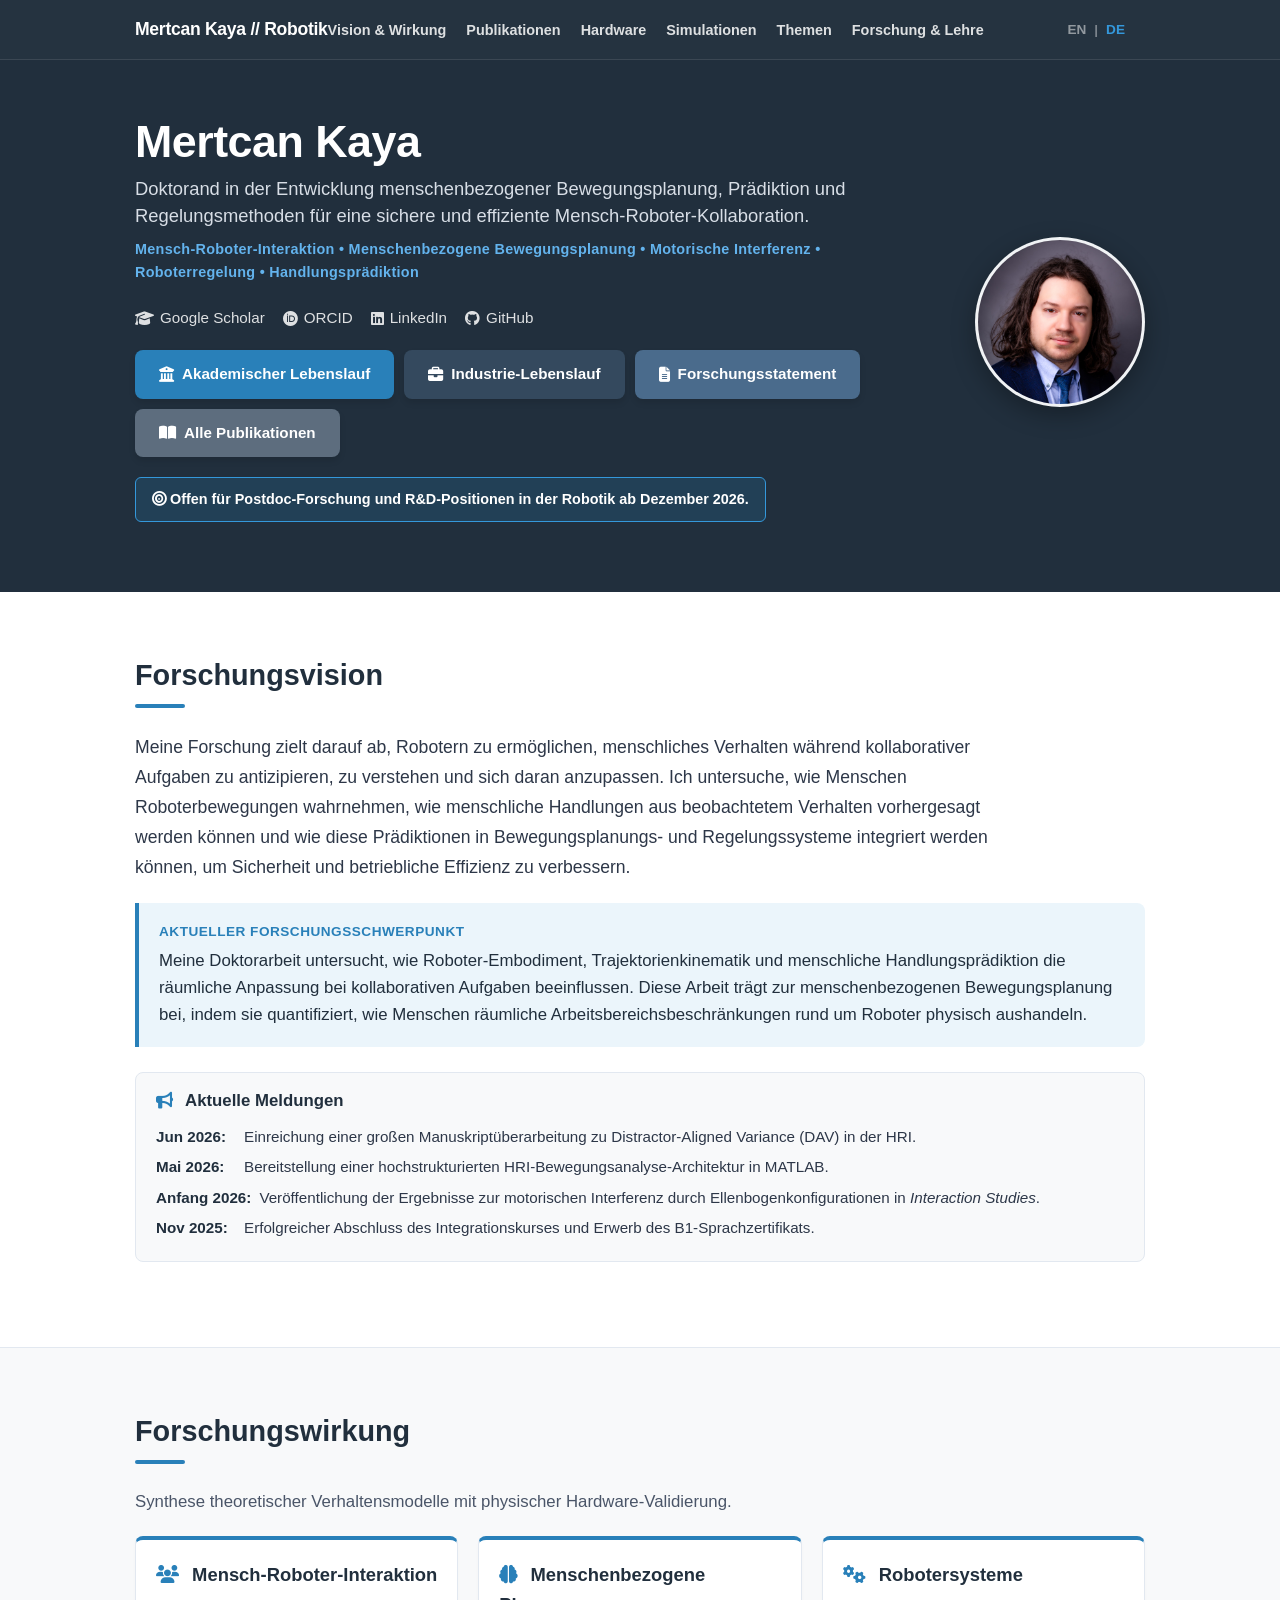
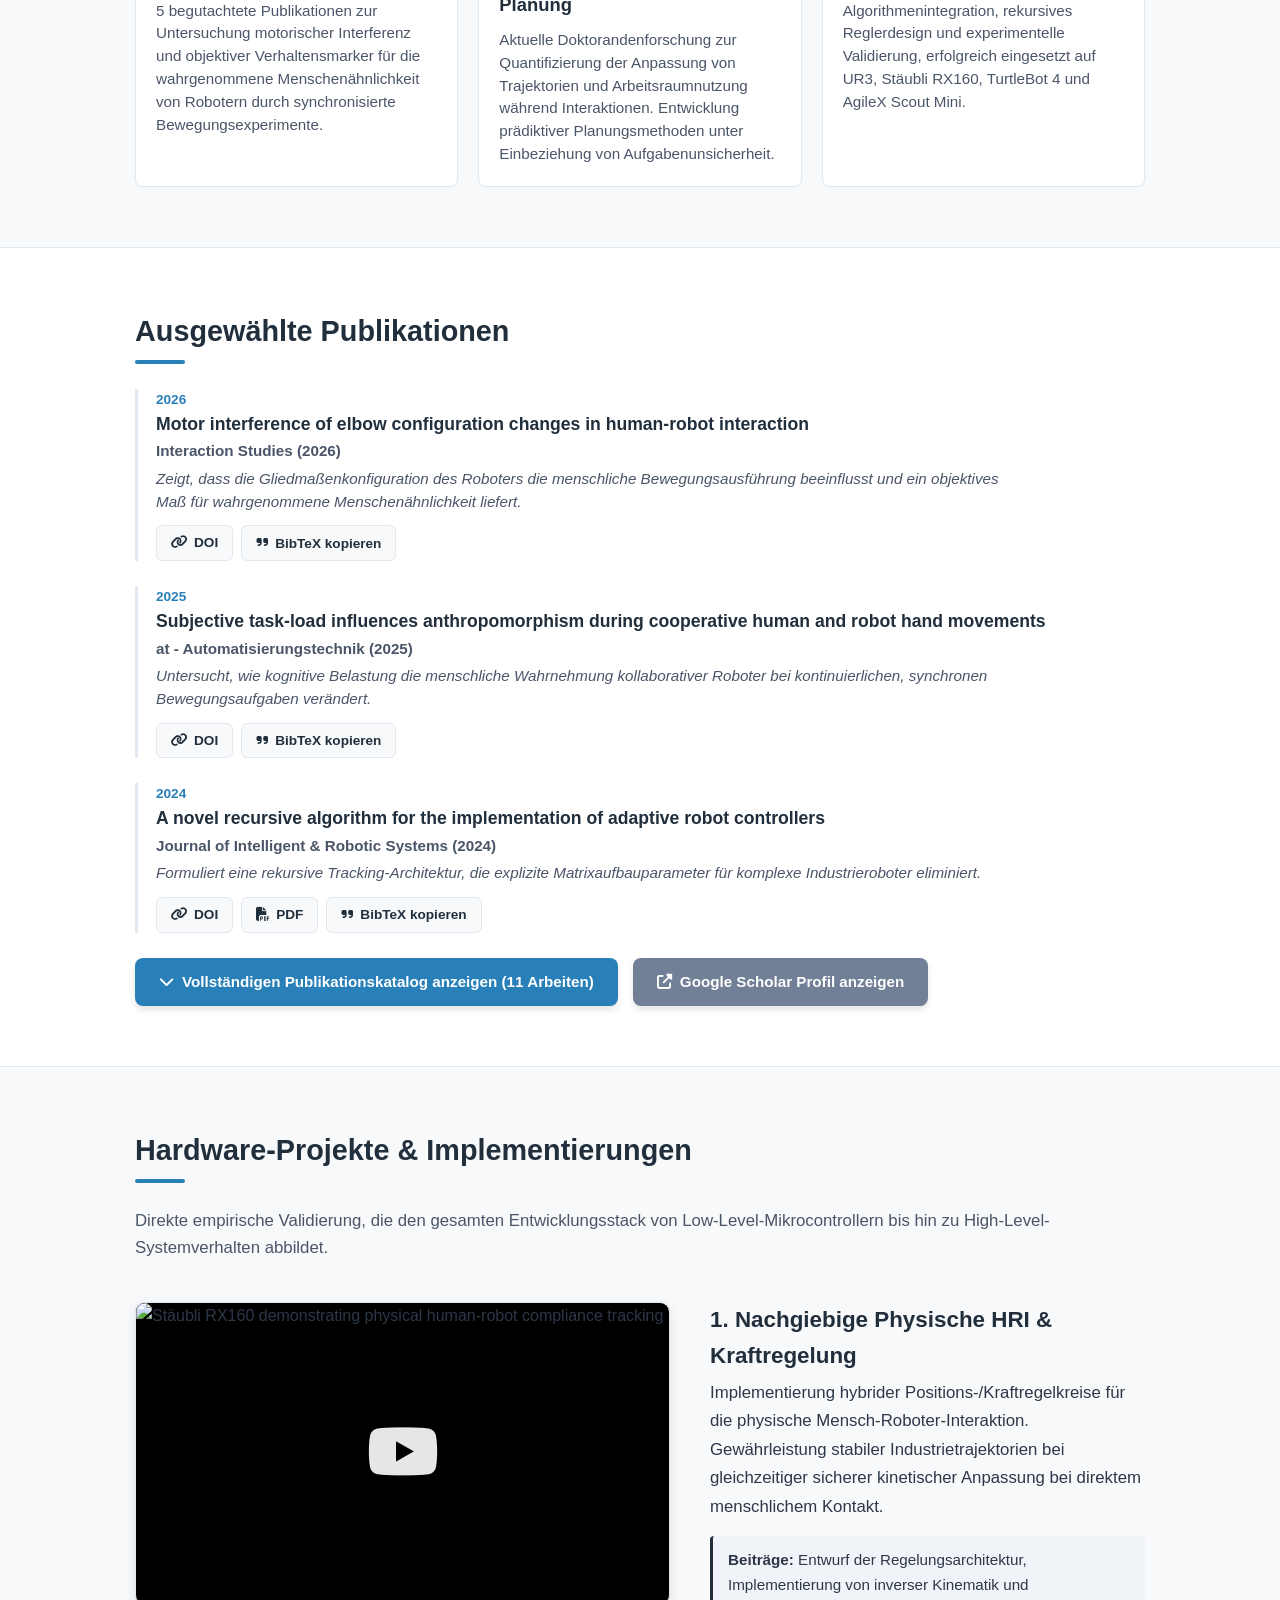
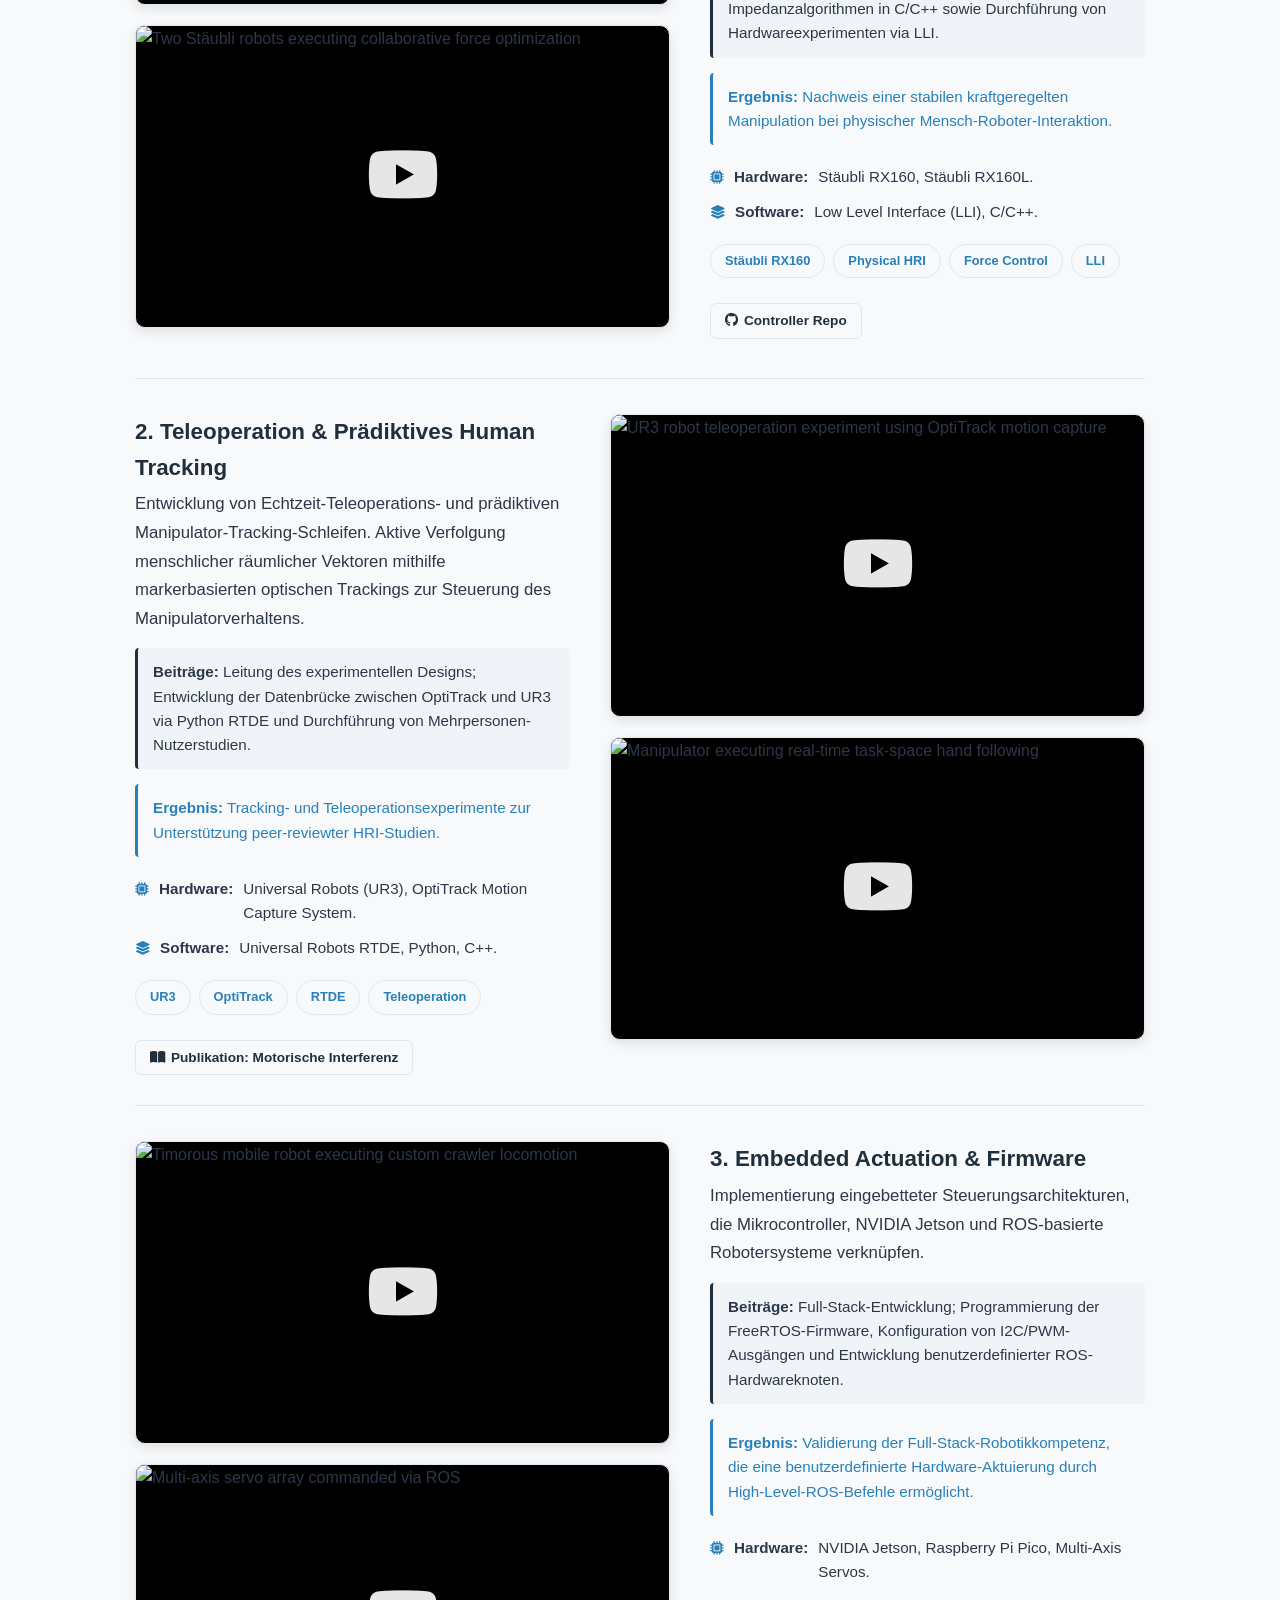
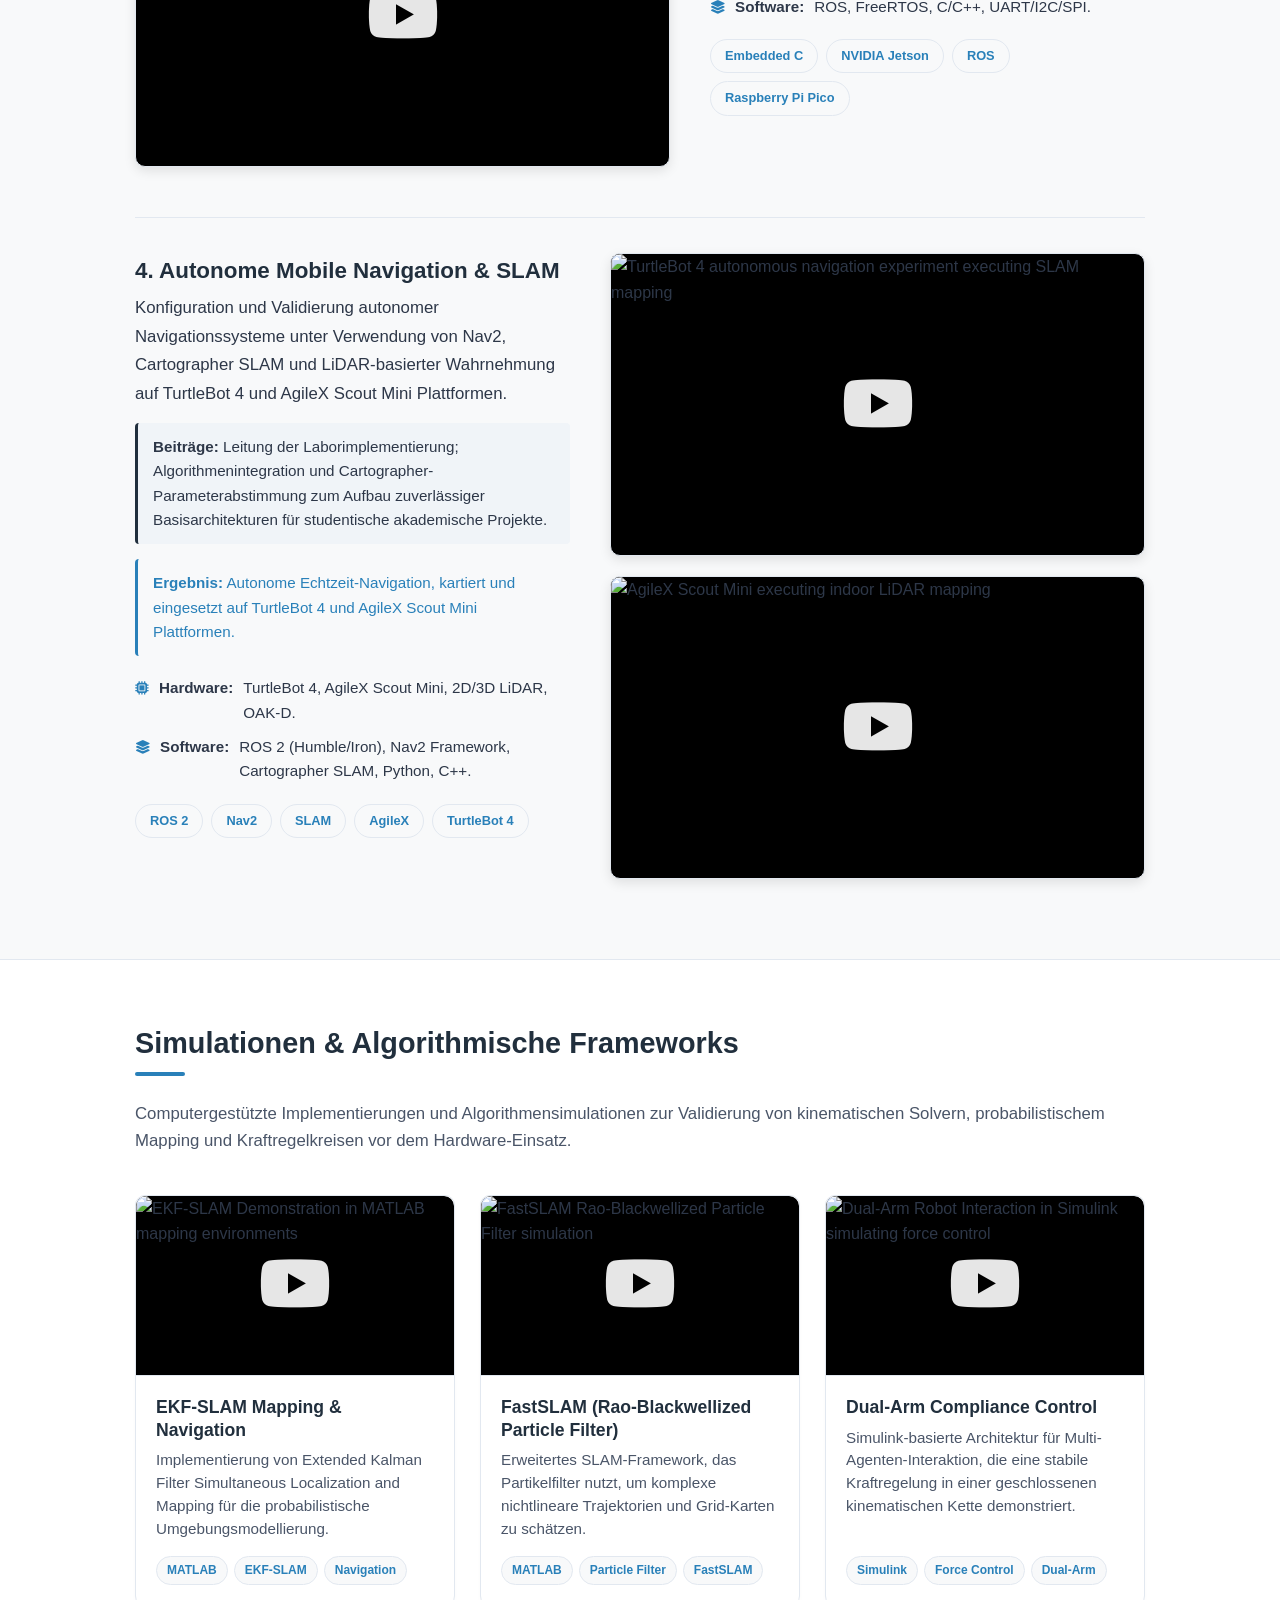
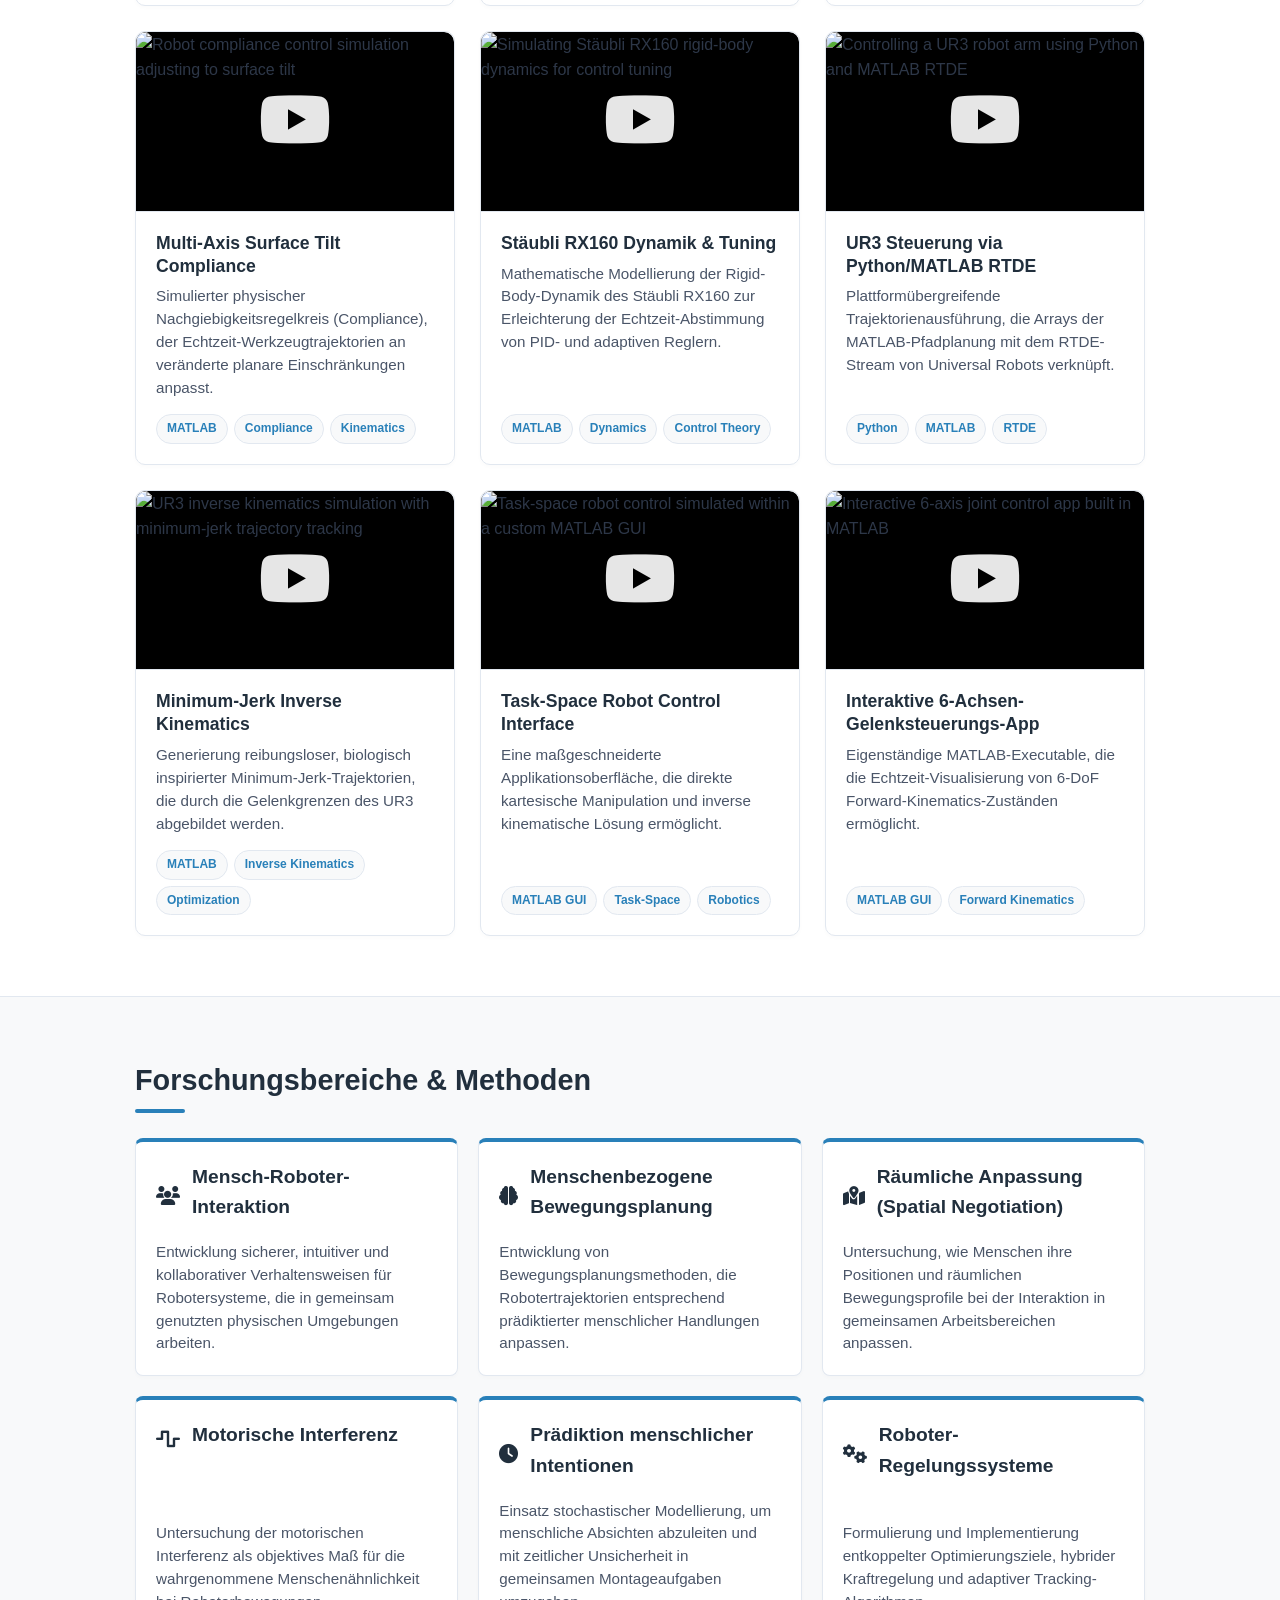
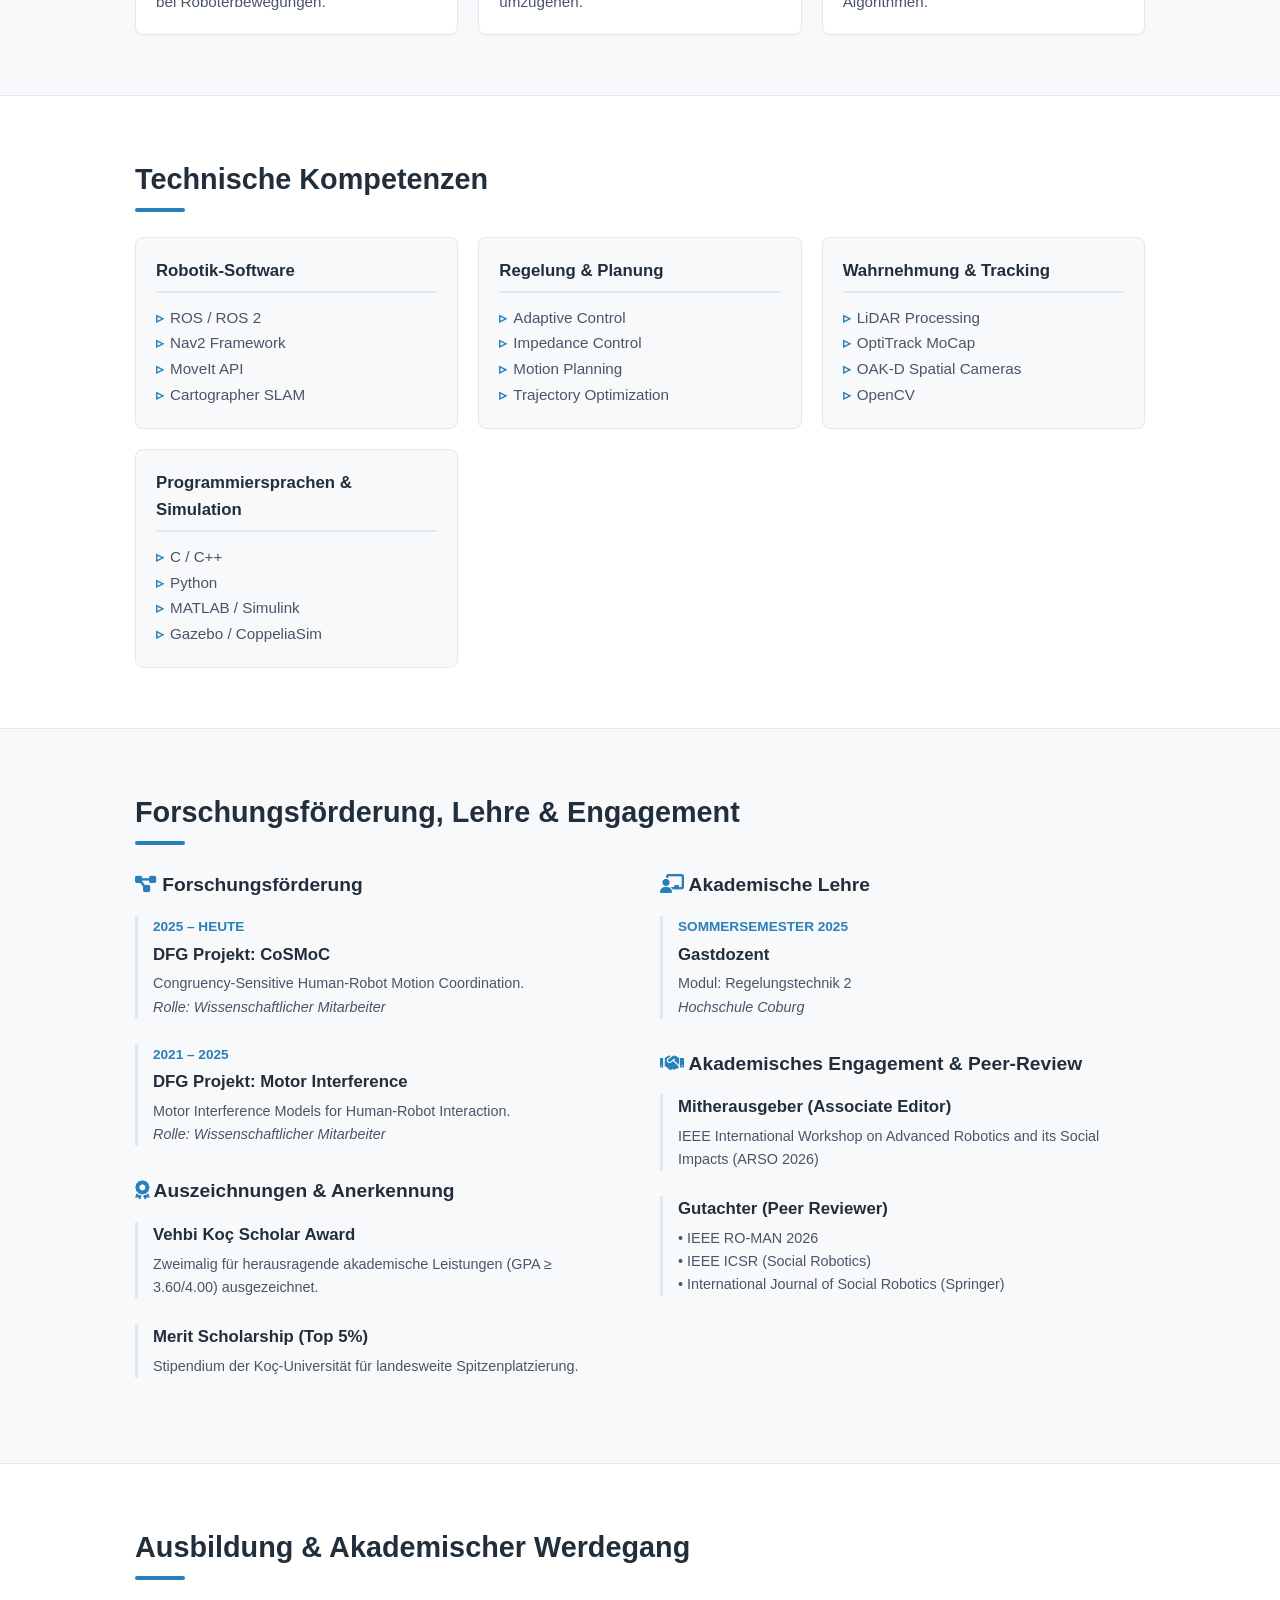
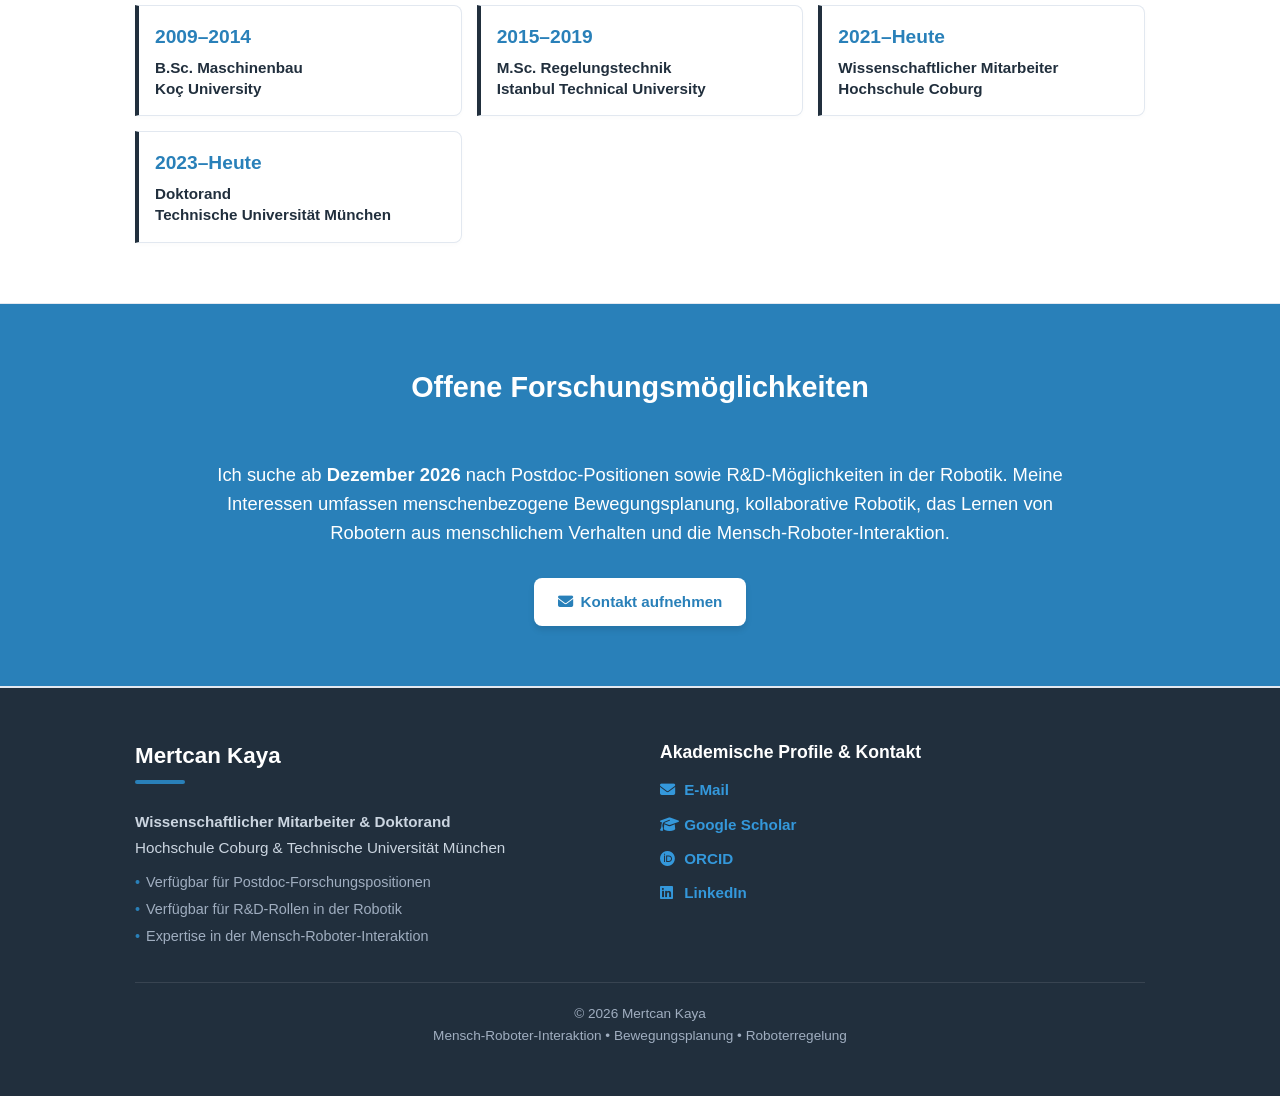
==== index-de.html @ 9ffda9ee "Add German page" ====
<!DOCTYPE html>
<html lang="de">
<head>
    <!-- ==========================================
         DOCUMENT METADATA & SEO CONFIGURATION
         ========================================== -->
    <meta charset="UTF-8">
    <meta name="viewport" content="width=device-width, initial-scale=1.0">
    <title>Mertcan Kaya | Forscher für Mensch-Roboter-Interaktion & Robotik</title>
    
    <meta name="description" content="Mertcan Kaya - Doktorand spezialisiert auf menschenbezogene Bewegungsplanung, Regelungstechnik und Mensch-Roboter-Interaktion (HRI).">
    <meta name="keywords" content="Mensch-Roboter-Interaktion, Menschenbezogene Bewegungsplanung, Robotik, Bewegungsplanung, Motorische Interferenz, Roboterregelung, ROS, Intention Prediction, Embedded Systems">
    <meta name="author" content="Mertcan Kaya">
    <link rel="canonical" href="https://mertcan-kaya.github.io/index-de.html">

    <!-- OpenGraph Tags -->
    <meta property="og:type" content="website">
    <meta property="og:url" content="https://mertcan-kaya.github.io/index-de.html">
    <meta property="og:title" content="Mertcan Kaya | Robotik-Forscher">
    <meta property="og:description" content="Doktorand in der Entwicklung menschenbezogener Bewegungsplanung, Prädiktion und Regelungsmethoden für eine sichere und effiziente Mensch-Roboter-Kollaboration.">
    <meta property="og:image" content="https://mertcan-kaya.github.io/profile.jpg">

    <!-- JSON-LD SCHEMA MARKUP -->
    <script type="application/ld+json">
    {
      "@context": "https://schema.org",
      "@type": "Person",
      "name": "Mertcan Kaya",
      "jobTitle": "Wissenschaftlicher Mitarbeiter & Doktorand",
      "worksFor": {
        "@type": "CollegeOrUniversity",
        "name": "Hochschule Coburg"
      },
      "alumniOf": [
        {
          "@type": "CollegeOrUniversity",
          "name": "Technische Universität München"
        },
        {
          "@type": "CollegeOrUniversity",
          "name": "Istanbul Technical University"
        },
        {
          "@type": "CollegeOrUniversity",
          "name": "Koç University"
        }
      ],
      "knowsAbout": [
        "Human-Robot Interaction",
        "Motion Planning",
        "Robot Control",
        "ROS",
        "Human Intention Prediction",
        "Motor Interference",
        "Embedded Systems"
      ],
      "sameAs": [
        "https://scholar.google.com/citations?user=cU3jkSAAAAAJ",
        "https://orcid.org/0000-0002-3174-9394",
        "https://github.com/mertcan-kaya",
        "https://linkedin.com/in/mertcankaya/"
      ]
    }
    </script>

    <link rel="icon" href="data:image/svg+xml,<svg xmlns=%22http://www.w3.org/2000/svg%22 viewBox=%220 0 100 100%22><text y=%22.9em%22 font-size=%2280%22>🤖</text></svg>">
    <link rel="stylesheet" href="https://cdnjs.cloudflare.com/ajax/libs/font-awesome/6.4.0/css/all.min.css">
    
    <!-- ==========================================
         GLOBAL CSS STYLESHEET
         ========================================== -->
    <style>
        :root {
            --techslate: #212F3D;      
            --textgray: #2D3748;       
            --linkblue: #2980B9;       
            --lightbg: #F8F9FA;        
            --ytred: #CC0000;          
            --bordergray: #E2E8F0;     
        }

        * { box-sizing: border-box; margin: 0; padding: 0; }
        html { scroll-behavior: smooth; scroll-padding-top: 80px; }
        body { font-family: -apple-system, BlinkMacSystemFont, "Segoe UI", Roboto, Helvetica, Arial, sans-serif; color: var(--textgray); line-height: 1.6; background-color: #FFFFFF; padding-top: 60px; }
        a { color: var(--linkblue); text-decoration: none; transition: color 0.2s; }
        a:hover { color: var(--techslate); }

        /* --- Sticky Navigation & Mobile Menu --- */
        .navbar { position: fixed; top: 0; left: 0; width: 100%; height: 60px; background-color: rgba(33, 47, 61, 0.98); z-index: 1000; border-bottom: 1px solid rgba(255,255,255,0.1); }
        .nav-container { max-width: 1050px; margin: 0 auto; height: 100%; display: flex; justify-content: space-between; align-items: center; padding: 0 20px; }
        .nav-brand { color: #FFFFFF; font-weight: 700; font-size: 1.1rem; letter-spacing: -0.3px; transition: opacity 0.2s; }
        .nav-brand:hover { opacity: 0.8; }
        
        .nav-links { display: flex; gap: 20px; list-style: none; }
        .nav-links a { color: rgba(255,255,255,0.85); font-size: 0.9rem; font-weight: 600; }
        .nav-links a:hover { color: #FFFFFF; }
        .menu-toggle { display: none; color: #FFFFFF; font-size: 1.5rem; cursor: pointer; background: none; border: none; }

        /* --- Language Switcher --- */
        .lang-switch { display: flex; gap: 8px; align-items: center; color: rgba(255,255,255,0.4); font-size: 0.85rem; font-weight: 700; margin-left: auto; margin-right: 20px; }
        .lang-switch a { color: rgba(255,255,255,0.5); transition: color 0.2s; }
        .lang-switch a:hover { color: #FFFFFF; }
        .lang-switch a.active { color: #3498DB; pointer-events: none; }
        
        /* --- Layout Containers --- */
        .container { max-width: 1050px; margin: 0 auto; padding: 0 20px; }
        section { padding: 60px 0; border-bottom: 1px solid var(--bordergray); }
        .bg-light { background-color: var(--lightbg); }

        /* --- Hero Section & Banner --- */
        header { background-color: var(--techslate); color: #FFFFFF; padding: 55px 0; }
        .hero-layout { display: flex; align-items: center; justify-content: space-between; gap: 40px; }
        .hero-text { flex: 1; }
        .hero-text h1 { font-size: 2.8rem; font-weight: 800; margin: 0 0 6px 0; letter-spacing: -0.5px; line-height: 1.2; }
        .hero-text .subtitle { font-size: 1.15rem; opacity: 0.95; margin: 0 0 8px 0; font-weight: 400; color: #E2E8F0; line-height: 1.5; }
        .keyword-strip { font-size: 0.9rem; color: #63B3ED; font-weight: 600; margin-bottom: 22px; letter-spacing: 0.3px; }
        
        .hero-photo-container { flex-shrink: 0; margin: 0; }
        .hero-photo { width: 170px; height: 170px; border-radius: 50%; object-fit: cover; border: 3px solid rgba(255, 255, 255, 0.25); box-shadow: 0 8px 24px rgba(0,0,0,0.3); background-color: #ECEFF1; }
        
        .social-links { display: flex; gap: 18px; flex-wrap: wrap; margin: 0 0 20px 0; }
        .social-links a { color: #FFFFFF; font-size: 0.95rem; display: inline-flex; align-items: center; gap: 6px; opacity: 0.85; transition: opacity 0.2s, transform 0.2s; }
        .social-links a:hover { opacity: 1; color: #3498DB; transform: translateY(-2px); }
        .cta-banner { background-color: rgba(41, 128, 185, 0.2); border: 1px solid #3498DB; color: #FFFFFF; padding: 10px 16px; border-radius: 6px; display: inline-block; font-weight: 600; font-size: 0.9rem; margin-bottom: 15px; }
        .btn-group { margin: 12px 0 20px 0; display: flex; gap: 10px; flex-wrap: wrap; }

        /* --- Section Headings --- */
        h2 { font-size: 1.8rem; color: var(--techslate); margin-bottom: 25px; position: relative; padding-bottom: 10px; font-weight: 800; }
        h2::after { content: ''; position: absolute; left: 0; bottom: 0; width: 50px; height: 4px; background-color: var(--linkblue); border-radius: 2px; }
        h3 { font-size: 1.2rem; color: var(--techslate); font-weight: 700; margin-bottom: 8px; }

        /* --- Research Vision & Impact --- */
        .vision-text { font-size: 1.1rem; color: var(--textgray); line-height: 1.7; margin-bottom: 20px; max-width: 900px; }
        .focus-block { background-color: #EBF5FB; border-left: 4px solid var(--linkblue); padding: 18px 20px; border-radius: 0 8px 8px 0; margin-bottom: 25px; font-size: 1.05rem; color: var(--techslate); line-height: 1.6; }
        .focus-block strong { color: var(--linkblue); font-weight: 800; display: block; margin-bottom: 6px; text-transform: uppercase; font-size: 0.85rem; letter-spacing: 0.5px; }
        
        .news-ticker { background-color: var(--lightbg); border: 1px solid var(--bordergray); padding: 15px 20px; border-radius: 8px; margin-bottom: 25px; }
        .news-ticker h3 { font-size: 1.05rem; margin-bottom: 10px; color: var(--techslate); }
        .news-ticker ul { list-style: none; font-size: 0.95rem; color: var(--textgray); }
        .news-ticker li { margin-bottom: 6px; display: flex; gap: 8px; }
        .news-ticker li strong { color: var(--techslate); min-width: 80px; flex-shrink: 0; }

        /* --- Impact Grid --- */
        .contrib-grid { display: grid; grid-template-columns: repeat(auto-fit, minmax(300px, 1fr)); gap: 20px; margin-top: 15px; }
        .contrib-card { background: #FFFFFF; border: 1px solid var(--bordergray); border-radius: 8px; padding: 20px; box-shadow: 0 2px 4px rgba(0,0,0,0.02); display: flex; flex-direction: column; border-top: 4px solid var(--linkblue); transition: transform 0.2s, box-shadow 0.2s; }
        .contrib-card:hover { transform: translateY(-4px); box-shadow: 0 8px 16px rgba(0,0,0,0.06); }
        .contrib-card h3 { font-size: 1.15rem; color: var(--techslate); font-weight: 700; margin-bottom: 10px; }
        .contrib-card p { font-size: 0.95rem; color: #4A5568; line-height: 1.5; }

        /* --- Publications --- */
        .pub-list { list-style: none; margin-bottom: 20px; }
        .pub-item { margin-bottom: 25px; padding-left: 18px; border-left: 3px solid var(--bordergray); transition: border-color 0.2s; }
        .pub-item:hover { border-left-color: var(--linkblue); }
        .pub-year { font-size: 0.85rem; color: var(--linkblue); font-weight: 700; margin-bottom: 2px; }
        .pub-title { font-weight: 700; font-size: 1.1rem; color: var(--techslate); margin-bottom: 4px; line-height: 1.3; }
        .pub-venue { font-size: 0.95rem; color: #4A5568; font-weight: 600; margin-bottom: 4px; }
        .pub-summary { font-size: 0.95rem; color: #4A5568; font-style: italic; margin-bottom: 12px; line-height: 1.5; max-width: 850px; }
        .pub-actions { display: flex; gap: 8px; flex-wrap: wrap; }
        @keyframes fadeInDown { from { opacity: 0; transform: translateY(-10px); } to { opacity: 1; transform: translateY(0); } }
        .drawer-anim { animation: fadeInDown 0.4s ease-out forwards; }

        /* --- Hardware Projects --- */
        .project-block { display: flex; flex-wrap: wrap; gap: 40px; margin-bottom: 35px; }
        .project-info { flex: 1 1 400px; }
        .project-media { flex: 1 1 500px; }
        .project-objective { font-size: 1.05rem; margin-bottom: 15px; color: var(--textgray); line-height: 1.7; }
        .project-role { font-size: 0.95rem; background-color: #F0F4F8; padding: 12px 15px; border-left: 3px solid var(--techslate); border-radius: 4px; margin-bottom: 15px; color: var(--textgray); }
        .project-outcome { font-size: 0.95rem; font-weight: 500; color: var(--linkblue); background-color: var(--lightbg); padding: 12px 15px; border-left: 3px solid var(--linkblue); border-radius: 4px; margin-bottom: 20px; }
        
        .spec-list { list-style: none; margin-bottom: 20px; }
        .spec-list li { font-size: 0.95rem; margin-bottom: 10px; display: flex; align-items: baseline; gap: 10px; }
        .spec-list li i { color: var(--linkblue); font-size: 0.85rem; padding-top: 4px; }
        .tech-tags { display: flex; flex-wrap: wrap; gap: 8px; margin-bottom: 25px; }
        .tech-tags span { background: var(--lightbg); color: var(--linkblue); font-size: 0.8rem; font-weight: 700; padding: 6px 14px; border-radius: 20px; border: 1px solid var(--bordergray); }

        .video-container { position: relative; padding-bottom: 56.25%; height: 0; overflow: hidden; background: #000; cursor: pointer; border-radius: 10px; box-shadow: 0 4px 12px rgba(0,0,0,0.1); border: 1px solid var(--bordergray); margin-bottom: 20px; transition: transform 0.2s, box-shadow 0.2s; }
        .video-container:hover { transform: translateY(-4px); box-shadow: 0 8px 24px rgba(0,0,0,0.15); }
        .video-container iframe, .video-container img { position: absolute; top: 0; left: 0; width: 100%; height: 100%; border: 0; object-fit: cover; }
        .play-overlay-btn { position: absolute; top: 50%; left: 50%; transform: translate(-50%, -50%); font-size: 4rem; color: rgba(255, 255, 255, 0.9); z-index: 2; pointer-events: none; text-shadow: 0 4px 12px rgba(0,0,0,0.4); transition: transform 0.2s, color 0.2s; }
        .video-container:hover .play-overlay-btn { color: var(--ytred); transform: translate(-50%, -50%) scale(1.1); }

        /* --- Sim Grid --- */
        .sim-grid { display: grid; grid-template-columns: repeat(auto-fit, minmax(300px, 1fr)); gap: 25px; margin-top: 20px; }
        .sim-card { background: #FFFFFF; border: 1px solid var(--bordergray); border-radius: 10px; overflow: hidden; box-shadow: 0 2px 4px rgba(0,0,0,0.02); display: flex; flex-direction: column; transition: transform 0.2s, box-shadow 0.2s; }
        .sim-card:hover { transform: translateY(-4px); box-shadow: 0 8px 16px rgba(0,0,0,0.06); }
        .sim-card .video-container { margin-bottom: 0; border-radius: 10px 10px 0 0; border: none; border-bottom: 1px solid var(--bordergray); box-shadow: none; }
        .sim-card .video-container iframe { border-radius: 10px 10px 0 0; }
        .sim-content { padding: 20px; flex-grow: 1; display: flex; flex-direction: column; }
        .sim-content h3 { font-size: 1.1rem; color: var(--techslate); margin-bottom: 8px; line-height: 1.3; font-weight: 700; }
        .sim-content p { font-size: 0.95rem; color: #4A5568; line-height: 1.5; margin-bottom: 15px; flex-grow: 1; }
        .sim-tags { display: flex; flex-wrap: wrap; gap: 6px; list-style: none; margin-top: auto; }
        .sim-tags li { background: var(--lightbg); color: var(--linkblue); font-size: 0.75rem; font-weight: 700; padding: 4px 10px; border-radius: 20px; border: 1px solid var(--bordergray); }

        /* --- Research Themes Grid --- */
        .repo-grid { display: grid; grid-template-columns: repeat(auto-fit, minmax(300px, 1fr)); gap: 20px; margin-top: 20px; }
        .repo-card { background: #FFFFFF; border: 1px solid var(--bordergray); border-radius: 8px; padding: 20px; box-shadow: 0 2px 4px rgba(0,0,0,0.02); display: flex; flex-direction: column; justify-content: space-between; border-top: 4px solid var(--linkblue); transition: transform 0.2s, box-shadow 0.2s; }
        .repo-card:hover { transform: translateY(-4px); box-shadow: 0 8px 16px rgba(0,0,0,0.06); }
        .repo-header { display: flex; align-items: center; gap: 12px; margin-bottom: 10px; }
        .repo-header i { font-size: 1.2rem; color: var(--techslate); }
        .repo-description { font-size: 0.95rem; color: #4A5568; line-height: 1.5; }

        /* --- Education & Appointments Timeline --- */
        .timeline-grid { display: grid; grid-template-columns: repeat(auto-fit, minmax(250px, 1fr)); gap: 15px; margin-top: 20px; }
        .timeline-card { background: #FFFFFF; border: 1px solid var(--bordergray); border-left: 4px solid var(--techslate); padding: 16px; border-radius: 0 8px 8px 0; box-shadow: 0 2px 4px rgba(0,0,0,0.02); transition: border-color 0.2s; }
        .timeline-card:hover { border-left-color: var(--linkblue); }
        .timeline-year { font-size: 1.2rem; font-weight: 800; color: var(--linkblue); margin-bottom: 4px; }
        .timeline-title { font-size: 0.95rem; font-weight: 600; color: var(--techslate); line-height: 1.4; }

        /* --- Technical Skills Matrix --- */
        .skills-grid { display: grid; grid-template-columns: repeat(auto-fit, minmax(240px, 1fr)); gap: 20px; margin-top: 20px; }
        .skills-category { background: var(--lightbg); padding: 20px; border-radius: 8px; border: 1px solid var(--bordergray); }
        .skills-category h3 { font-size: 1.05rem; color: var(--techslate); margin-bottom: 12px; border-bottom: 2px solid var(--bordergray); padding-bottom: 6px; }
        .skills-category ul { list-style: none; font-size: 0.95rem; color: #4A5568; line-height: 1.7; }
        .skills-category ul li::before { content: '▹'; color: var(--linkblue); margin-right: 6px; font-weight: bold; }

        /* --- Academic Block Elements (Funding/Awards) --- */
        .academic-block { margin-bottom: 25px; padding-left: 15px; border-left: 3px solid var(--bordergray); }
        .academic-block-title { font-weight: 700; color: var(--techslate); font-size: 1.05rem; }
        .academic-block-meta { font-size: 0.85rem; color: var(--linkblue); font-weight: 700; margin-bottom: 4px; text-transform: uppercase; }
        .academic-block-desc { font-size: 0.9rem; color: #4A5568; margin-top: 4px; }

        /* --- Buttons --- */
        .btn-small { font-size: 0.85rem; padding: 6px 14px; background: var(--lightbg); color: var(--techslate); border: 1px solid var(--bordergray); border-radius: 6px; font-weight: 600; cursor: pointer; transition: all 0.2s; display: inline-flex; align-items: center; gap: 6px; }
        .btn-small:hover { background: var(--bordergray); transform: translateY(-2px); box-shadow: 0 2px 4px rgba(0,0,0,0.05); }

        .btn { display: inline-flex; align-items: center; gap: 8px; padding: 12px 24px; background-color: var(--techslate); color: #FFFFFF; font-weight: 600; border-radius: 8px; font-size: 0.95rem; border: none; cursor: pointer; transition: all 0.2s; box-shadow: 0 4px 6px rgba(0,0,0,0.1); }
        .btn:hover { background-color: var(--linkblue); color: #FFFFFF; transform: translateY(-2px); box-shadow: 0 6px 12px rgba(0,0,0,0.15); }
        .btn-secondary { background-color: #718096; }

        /* --- Call to Action & Footer --- */
        #opportunities { background-color: var(--linkblue); color: #FFFFFF; text-align: center; padding: 60px 20px; }
        #opportunities h2 { color: #FFFFFF; font-weight: 800; }
        #opportunities h2::after { display: none; }
        
        footer { background: var(--techslate); padding: 50px 0; color: #FFFFFF; border-top: 1px solid var(--bordergray); }
        .contact-grid { display: grid; grid-template-columns: repeat(auto-fit, minmax(300px, 1fr)); gap: 40px; text-align: left; }
        .footer-text { font-size: 0.95rem; color: #CBD5E0; line-height: 1.7; }
        .footer-links a { color: #3498DB; display: block; margin-bottom: 10px; font-weight: 600; font-size: 0.95rem; transition: color 0.2s; }
        .footer-links a:hover { color: #FFFFFF; }
        .availability-list { list-style: none; margin-top: 10px; font-size: 0.9rem; color: #A0AEC0; }
        .availability-list li { margin-bottom: 4px; }
        .availability-list li::before { content: '•'; color: var(--linkblue); margin-right: 6px; }

        /* --- Responsive Viewport Logic --- */
        @media (max-width: 768px) {
            .hero-layout { flex-direction: column; text-align: center; gap: 25px; }
            .hero-photo-container { order: -1; } 
            .social-links, .btn-group { justify-content: center; }
            body { padding-top: 60px; }
            .menu-toggle { display: block; }
            .lang-switch { margin-right: 15px; }
            .nav-links { display: none; flex-direction: column; position: absolute; top: 60px; left: 0; width: 100%; background-color: rgba(33, 47, 61, 0.98); padding: 15px 20px; gap: 15px; border-bottom: 1px solid rgba(255,255,255,0.1); box-shadow: 0 4px 12px rgba(0,0,0,0.1); }
            .nav-links.active { display: flex; }
            .pub-actions { justify-content: flex-start; }
        }
    </style>
</head>
<body>

    <!-- ==========================================
         STICKY NAVIGATION HEADER
         ========================================== -->
    <nav class="navbar">
        <div class="nav-container">
            <div class="nav-brand">Mertcan Kaya // Robotik</div>
            
            <ul class="nav-links" id="navLinks">
                <li><a href="#vision" onclick="toggleMenu()">Vision & Wirkung</a></li>
                <li><a href="#publications" onclick="toggleMenu()">Publikationen</a></li>
                <li><a href="#demos" onclick="toggleMenu()">Hardware</a></li>
                <li><a href="#simulations" onclick="toggleMenu()">Simulationen</a></li>
                <li><a href="#themes" onclick="toggleMenu()">Themen</a></li>
                <li><a href="#funding" onclick="toggleMenu()">Forschung & Lehre</a></li>
            </ul>

            <!-- Language Switcher -->
            <div class="lang-switch">
                <a href="index.html">EN</a> | <a href="index-de.html" class="active">DE</a>
            </div>

            <button class="menu-toggle" onclick="toggleMenu()" aria-label="Toggle navigation">
                <i class="fas fa-bars"></i>
            </button>
        </div>
    </nav>

    <!-- ==========================================
         HERO SECTION (ACADEMIC PROFILE)
         ========================================== -->
    <header>
        <div class="container">
            <div class="hero-layout">
                <div class="hero-text">
                    <h1>Mertcan Kaya</h1>
                    
                    <div class="subtitle">Doktorand in der Entwicklung menschenbezogener Bewegungsplanung, Prädiktion und Regelungsmethoden für eine sichere und effiziente Mensch-Roboter-Kollaboration.</div>
                    
                    <div class="keyword-strip">
                        Mensch-Roboter-Interaktion &bull; Menschenbezogene Bewegungsplanung &bull; Motorische Interferenz &bull; Roboterregelung &bull; Handlungsprädiktion
                    </div>
                    
                    <div class="social-links">
                        <a href="https://scholar.google.com/citations?user=cU3jkSAAAAAJ" target="_blank" rel="noopener noreferrer"><i class="fas fa-graduation-cap"></i> Google Scholar</a>
                        <a href="https://orcid.org/0000-0002-3174-9394" target="_blank" rel="noopener noreferrer"><i class="fab fa-orcid"></i> ORCID</a>
                        <a href="https://linkedin.com/in/mertcankaya/" target="_blank" rel="noopener noreferrer"><i class="fab fa-linkedin"></i> LinkedIn</a>
                        <a href="https://github.com/mertcan-kaya" target="_blank" rel="noopener noreferrer"><i class="fab fa-github"></i> GitHub</a>
                    </div>

                    <div class="btn-group">
                        <a href="Mertcan_Kaya_Academic_CV.pdf" class="btn" style="background-color: var(--linkblue);" download><i class="fas fa-university"></i> Akademischer Lebenslauf</a>
                        <a href="Mertcan_Kaya_Industry_Resume.pdf" class="btn btn-secondary" style="background-color: #34495E;" download><i class="fas fa-briefcase"></i> Industrie-Lebenslauf</a>
                        <a href="Mertcan_Kaya_Research_Statement.pdf" class="btn btn-secondary" style="background-color: #4A6B8C;" download><i class="fas fa-file-alt"></i> Forschungsstatement</a>
                        <a href="Mertcan_Kaya_Complete_Publications.pdf" class="btn btn-secondary" style="background-color: #5D6D7E;" download><i class="fas fa-book-open"></i> Alle Publikationen</a>
                    </div>

                    <div class="cta-banner">
                        <i class="fas fa-bullseye"></i> Offen für Postdoc-Forschung und R&D-Positionen in der Robotik ab Dezember 2026.
                    </div>
                </div>
                <div class="hero-photo-container">
                    <img src="profile.jpg" alt="Porträt von Mertcan Kaya" class="hero-photo">
                </div>
            </div>
        </div>
    </header>

    <!-- ==========================================
         RESEARCH VISION & FOCUS
         ========================================== -->
    <section id="vision">
        <div class="container">
            <h2>Forschungsvision</h2>
            <p class="vision-text">
                Meine Forschung zielt darauf ab, Robotern zu ermöglichen, menschliches Verhalten während kollaborativer Aufgaben zu antizipieren, zu verstehen und sich daran anzupassen. Ich untersuche, wie Menschen Roboterbewegungen wahrnehmen, wie menschliche Handlungen aus beobachtetem Verhalten vorhergesagt werden können und wie diese Prädiktionen in Bewegungsplanungs- und Regelungssysteme integriert werden können, um Sicherheit und betriebliche Effizienz zu verbessern.
            </p>

            <div class="focus-block">
                <strong>Aktueller Forschungsschwerpunkt</strong>
                Meine Doktorarbeit untersucht, wie Roboter-Embodiment, Trajektorienkinematik und menschliche Handlungsprädiktion die räumliche Anpassung bei kollaborativen Aufgaben beeinflussen. Diese Arbeit trägt zur menschenbezogenen Bewegungsplanung bei, indem sie quantifiziert, wie Menschen räumliche Arbeitsbereichsbeschränkungen rund um Roboter physisch aushandeln.
            </div>

            <div class="news-ticker">
                <h3><i class="fas fa-bullhorn" style="color: var(--linkblue); margin-right: 8px;"></i> Aktuelle Meldungen</h3>
                <ul>
                    <li><strong>Jun 2026:</strong> <span>Einreichung einer großen Manuskriptüberarbeitung zu Distractor-Aligned Variance (DAV) in der HRI.</span></li>
                    <li><strong>Mai 2026:</strong> <span>Bereitstellung einer hochstrukturierten HRI-Bewegungsanalyse-Architektur in MATLAB.</span></li>
                    <li><strong>Anfang 2026:</strong> <span>Veröffentlichung der Ergebnisse zur motorischen Interferenz durch Ellenbogenkonfigurationen in <em>Interaction Studies</em>.</span></li>
                    <li><strong>Nov 2025:</strong> <span>Erfolgreicher Abschluss des Integrationskurses und Erwerb des B1-Sprachzertifikats.</span></li>
                </ul>
            </div>
        </div>
    </section>

    <!-- ==========================================
         RESEARCH IMPACT (IDENTITY)
         ========================================== -->
    <section id="impact" class="bg-light">
        <div class="container">
            <h2>Forschungswirkung</h2>
            <p style="font-size: 1.05rem; color: #4A5568; margin-bottom: 20px;">Synthese theoretischer Verhaltensmodelle mit physischer Hardware-Validierung.</p>
            
            <div class="contrib-grid">
                <div class="contrib-card">
                    <h3><i class="fas fa-users" style="color: var(--linkblue); margin-right: 8px;"></i> Mensch-Roboter-Interaktion</h3>
                    <p>5 begutachtete Publikationen zur Untersuchung motorischer Interferenz und objektiver Verhaltensmarker für die wahrgenommene Menschenähnlichkeit von Robotern durch synchronisierte Bewegungsexperimente.</p>
                </div>
                <div class="contrib-card">
                    <h3><i class="fas fa-brain" style="color: var(--linkblue); margin-right: 8px;"></i> Menschenbezogene Planung</h3>
                    <p>Aktuelle Doktorandenforschung zur Quantifizierung der Anpassung von Trajektorien und Arbeitsraumnutzung während Interaktionen. Entwicklung prädiktiver Planungsmethoden unter Einbeziehung von Aufgabenunsicherheit.</p>
                </div>
                <div class="contrib-card">
                    <h3><i class="fas fa-cogs" style="color: var(--linkblue); margin-right: 8px;"></i> Robotersysteme</h3>
                    <p>Algorithmenintegration, rekursives Reglerdesign und experimentelle Validierung, erfolgreich eingesetzt auf UR3, Stäubli RX160, TurtleBot 4 und AgileX Scout Mini.</p>
                </div>
            </div>
        </div>
    </section>

    <!-- ==========================================
         FEATURED PUBLICATIONS (WITH SUMMARIES)
         ========================================== -->
    <section id="publications">
        <div class="container">
            <h2>Ausgewählte Publikationen</h2>
            
            <ul class="pub-list">
                <!-- Paper 1 -->
                <li class="pub-item">
                    <div class="pub-year">2026</div>
                    <div class="pub-title">Motor interference of elbow configuration changes in human-robot interaction</div>
                    <div class="pub-venue">Interaction Studies (2026)</div>
                    <p class="pub-summary">Zeigt, dass die Gliedmaßenkonfiguration des Roboters die menschliche Bewegungsausführung beeinflusst und ein objektives Maß für wahrgenommene Menschenähnlichkeit liefert.</p>
                    <div class="pub-actions">
                        <a href="https://doi.org/10.1075/is.25026.kay" target="_blank" rel="noopener noreferrer" class="btn-small"><i class="fas fa-link"></i> DOI</a>
                        <button class="btn-small" onclick="copyBibtex(this)" data-bibtex="@article{kaya2026motor, title={Motor interference of elbow configuration changes in human-robot interaction}, author={Kaya, Mertcan and Becker, K. and Greve, J. and Keller, J. and Meserle, M. and Först, C. and Siegel, R. and Stelzer, J. and Kühnlenz, Kolja}, journal={Interaction Studies}, volume={26}, number={1}, pages={130--149}, year={2026}, publisher={John Benjamins} }"><i class="fas fa-quote-right"></i> BibTeX kopieren</button>
                    </div>
                </li>
                <!-- Paper 2 -->
                <li class="pub-item">
                    <div class="pub-year">2025</div>
                    <div class="pub-title">Subjective task-load influences anthropomorphism during cooperative human and robot hand movements</div>
                    <div class="pub-venue">at - Automatisierungstechnik (2025)</div>
                    <p class="pub-summary">Untersucht, wie kognitive Belastung die menschliche Wahrnehmung kollaborativer Roboter bei kontinuierlichen, synchronen Bewegungsaufgaben verändert.</p>
                    <div class="pub-actions">
                        <a href="https://doi.org/10.1515/auto-2024-0031" target="_blank" rel="noopener noreferrer" class="btn-small"><i class="fas fa-link"></i> DOI</a>
                        <button class="btn-small" onclick="copyBibtex(this)" data-bibtex="@article{kaya2025subjective, title={Subjective task-load influences anthropomorphism during cooperative human and robot hand movements}, author={Kaya, Mertcan and Kühnlenz, Kolja}, journal={at-Automatisierungstechnik}, volume={73}, number={1}, pages={22--28}, year={2025}, publisher={De Gruyter} }"><i class="fas fa-quote-right"></i> BibTeX kopieren</button>
                    </div>
                </li>
                <!-- Paper 3 -->
                <li class="pub-item">
                    <div class="pub-year">2024</div>
                    <div class="pub-title">A novel recursive algorithm for the implementation of adaptive robot controllers</div>
                    <div class="pub-venue">Journal of Intelligent & Robotic Systems (2024)</div>
                    <p class="pub-summary">Formuliert eine rekursive Tracking-Architektur, die explizite Matrixaufbauparameter für komplexe Industrieroboter eliminiert.</p>
                    <div class="pub-actions">
                        <a href="https://doi.org/10.1007/s10846-024-02135-x" target="_blank" rel="noopener noreferrer" class="btn-small"><i class="fas fa-link"></i> DOI</a>
                        <a href="https://rdcu.be/dPJo1" target="_blank" rel="noopener noreferrer" class="btn-small"><i class="fas fa-file-pdf"></i> PDF</a>
                        <button class="btn-small" onclick="copyBibtex(this)" data-bibtex="@article{kaya2024novel, title={A novel recursive algorithm for the implementation of adaptive robot controllers}, author={Kaya, Mertcan and Akbulut, M. A. and Bayraktaroglu, Z. Y. and Kühnlenz, Kolja}, journal={Journal of Intelligent \& Robotic Systems}, volume={110}, number={3}, pages={115}, year={2024}, publisher={Springer} }"><i class="fas fa-quote-right"></i> BibTeX kopieren</button>
                    </div>
                </li>
            </ul>

            <!-- Expandable Drawer for remaining papers -->
            <div id="extended-pubs" style="display: none; padding-top: 10px; border-top: 1px dashed var(--bordergray);">
                
                <h3 style="font-size: 1.15rem; margin: 25px 0 15px 0; color: var(--techslate);">Begutachtete Konferenzbeiträge</h3>
                <ul class="pub-list">
                    <li class="pub-item">
                        <div class="pub-year">2025</div>
                        <div class="pub-title">Towards motor interference of limb configuration changes — A potential measure for human-likeness of robots</div>
                        <div class="pub-venue">Artificial Intelligence in HCI. HCII 2025</div>
                        <div class="pub-actions">
                            <a href="https://doi.org/10.1007/978-3-031-93429-2_9" target="_blank" rel="noopener noreferrer" class="btn-small"><i class="fas fa-link"></i> DOI</a>
                        </div>
                    </li>
                    <li class="pub-item">
                        <div class="pub-year">2024</div>
                        <div class="pub-title">Explorative study on motor interference during synchronous human and robot arm movements under varied presence of a robot head</div>
                        <div class="pub-venue">IEEE International Conference on Robotics and Biomimetics (ROBIO)</div>
                        <div class="pub-actions">
                            <a href="https://doi.org/10.1109/ROBIO64047.2024.10907577" target="_blank" rel="noopener noreferrer" class="btn-small"><i class="fas fa-link"></i> DOI</a>
                        </div>
                    </li>
                    <li class="pub-item">
                        <div class="pub-year">2023</div>
                        <div class="pub-title">Towards prediction of motor interference during synchronous human-robot arm movements using subjective ratings of anthropomorphism</div>
                        <div class="pub-venue">IEEE International Conference on Robot and Human Interactive Communication (RO-MAN)</div>
                        <div class="pub-actions">
                            <a href="https://doi.org/10.1109/RO-MAN57019.2023.10309618" target="_blank" rel="noopener noreferrer" class="btn-small"><i class="fas fa-link"></i> DOI</a>
                        </div>
                    </li>
                    <li class="pub-item">
                        <div class="pub-year">2022</div>
                        <div class="pub-title">Motor interference of incongruent hand motions in HRI depends on movement velocity</div>
                        <div class="pub-venue">Social Robotics. ICSR 2022</div>
                        <div class="pub-actions">
                            <a href="https://doi.org/10.1007/978-3-031-24667-8_30" target="_blank" rel="noopener noreferrer" class="btn-small"><i class="fas fa-link"></i> DOI</a>
                        </div>
                    </li>
                    <li class="pub-item">
                        <div class="pub-year">2018</div>
                        <div class="pub-title">İşbirlikçi robot uygulamaları için hibrit konum/kuvvet kontrolü</div>
                        <div class="pub-venue">TOK2018 Otomatik Kontrol Ulusal Toplantısı</div>
                        <div class="pub-actions">
                            <a href="https://www.researchgate.net/publication/327819785_Isbirlikci_Robot_Uygulamalari_icin_Hibrit_KonumKuvvet_Kontrolu" target="_blank" rel="noopener noreferrer" class="btn-small"><i class="fas fa-external-link-alt"></i> ResearchGate</a>
                        </div>
                    </li>
                    <li class="pub-item">
                        <div class="pub-year">2018</div>
                        <div class="pub-title">6-eksenli endüstriyel manipülatörün eklem sürtünmelerinin tanılanması</div>
                        <div class="pub-venue">TOK2018 Otomatik Kontrol Ulusal Toplantısı</div>
                        <div class="pub-actions">
                            <a href="https://www.researchgate.net/publication/327821137_6-eksenli_Endustriyel_Manipulatorun_Eklem_Surtunmelerinin_Tanilanmasi" target="_blank" rel="noopener noreferrer" class="btn-small"><i class="fas fa-external-link-alt"></i> ResearchGate</a>
                        </div>
                    </li>
                </ul>

                <h3 style="font-size: 1.15rem; margin: 25px 0 15px 0; color: var(--techslate);">Preprints & Eingereichte Manuskripte</h3>
                <ul class="pub-list">
                    <li class="pub-item">
                        <div class="pub-year">2026</div>
                        <div class="pub-title">Disentangling Hardware Embodiment and Trajectory Kinematics During Human-Robot Spatial Negotiation</div>
                        <div class="pub-venue">Under Review: Advanced Robotics Research</div>
                        <div class="pub-actions">
                            <a href="https://doi.org/10.5281/zenodo.20611666" target="_blank" rel="noopener noreferrer" class="btn-small"><i class="fas fa-link"></i> Preprint DOI</a>
                        </div>
                    </li>
                    <li class="pub-item">
                        <div class="pub-year">2026</div>
                        <div class="pub-title">The Geometry of Interference: Quantifying Spatial Leakage and Biomechanical Adaptation During Human-Robot Collaboration</div>
                        <div class="pub-venue">Preprint Archive</div>
                        <div class="pub-actions">
                            <a href="https://doi.org/10.5281/zenodo.20609858" target="_blank" rel="noopener noreferrer" class="btn-small"><i class="fas fa-link"></i> Preprint DOI</a>
                        </div>
                    </li>
                </ul>
            </div>

            <!-- Interactive Buttons -->
            <div style="margin-top: 25px; display: flex; gap: 15px; flex-wrap: wrap;">
                <button id="togglePubBtn" onclick="togglePublications()" class="btn" style="background-color: var(--linkblue);">
                    <i class="fas fa-chevron-down"></i> Vollständigen Publikationskatalog anzeigen (11 Arbeiten)
                </button>
                <a href="https://scholar.google.com/citations?user=cU3jkSAAAAAJ" target="_blank" rel="noopener noreferrer" class="btn btn-secondary">
                    <i class="fas fa-external-link-alt"></i> Google Scholar Profil anzeigen
                </a>
            </div>
        </div>
    </section>

    <!-- ==========================================
         DEEP-DIVE HARDWARE PROJECTS (WITH ROLES)
         ========================================== -->
    <section id="demos" class="bg-light">
        <div class="container">
            <h2>Hardware-Projekte & Implementierungen</h2>
            <p style="margin-bottom: 40px; font-size: 1.05rem; color: #4A5568;">Direkte empirische Validierung, die den gesamten Entwicklungsstack von Low-Level-Mikrocontrollern bis hin zu High-Level-Systemverhalten abbildet.</p>
            
            <!-- Project 1: Physical HRI & Force Control -->
            <div class="project-block" style="border-bottom: 1px solid var(--bordergray); padding-bottom: 30px;">
                <div class="project-media">
                    <div class="video-container" onclick="injectActiveStream(this, 'B89a4sofGeU')">
                        <img src="https://img.youtube.com/vi/B89a4sofGeU/maxresdefault.jpg" alt="Stäubli RX160 demonstrating physical human-robot compliance tracking">
                        <div class="play-overlay-btn"><i class="fab fa-youtube"></i></div>
                    </div>
                    <div class="video-container" onclick="injectActiveStream(this, 'FfO-nDWP9zw')">
                        <img src="https://img.youtube.com/vi/FfO-nDWP9zw/maxresdefault.jpg" alt="Two Stäubli robots executing collaborative force optimization">
                        <div class="play-overlay-btn"><i class="fab fa-youtube"></i></div>
                    </div>
                </div>

                <div class="project-info">
                    <h3 style="font-size: 1.4rem; border:none; margin-bottom: 5px;">1. Nachgiebige Physische HRI & Kraftregelung</h3>
                    <p class="project-objective">
                        Implementierung hybrider Positions-/Kraftregelkreise für die physische Mensch-Roboter-Interaktion. Gewährleistung stabiler Industrietrajektorien bei gleichzeitiger sicherer kinetischer Anpassung bei direktem menschlichem Kontakt.
                    </p>
                    <div class="project-role">
                        <strong>Beiträge:</strong> Entwurf der Regelungsarchitektur, Implementierung von inverser Kinematik und Impedanzalgorithmen in C/C++ sowie Durchführung von Hardwareexperimenten via LLI.
                    </div>
                    <div class="project-outcome">
                        <strong>Ergebnis:</strong> Nachweis einer stabilen kraftgeregelten Manipulation bei physischer Mensch-Roboter-Interaktion.
                    </div>
                    
                    <ul class="spec-list">
                        <li><i class="fas fa-microchip"></i> <strong>Hardware:</strong> Stäubli RX160, Stäubli RX160L.</li>
                        <li><i class="fas fa-layer-group"></i> <strong>Software:</strong> Low Level Interface (LLI), C/C++.</li>
                    </ul>

                    <div class="tech-tags">
                        <span>Stäubli RX160</span><span>Physical HRI</span><span>Force Control</span><span>LLI</span>
                    </div>

                    <div class="project-actions">
                        <a href="https://github.com/mertcan-kaya/adaptive-newton-euler-algorithm-simulation" target="_blank" rel="noopener noreferrer" class="btn-small"><i class="fab fa-github"></i> Controller Repo</a>
                    </div>
                </div>
            </div>

            <!-- Project 2: Predictive Tracking & Teleoperation -->
            <div class="project-block" style="border-bottom: 1px solid var(--bordergray); padding-bottom: 30px;">
                <div class="project-info">
                    <h3 style="font-size: 1.4rem; border:none; margin-bottom: 5px;">2. Teleoperation & Prädiktives Human Tracking</h3>
                    <p class="project-objective">
                        Entwicklung von Echtzeit-Teleoperations- und prädiktiven Manipulator-Tracking-Schleifen. Aktive Verfolgung menschlicher räumlicher Vektoren mithilfe markerbasierten optischen Trackings zur Steuerung des Manipulatorverhaltens.
                    </p>
                    <div class="project-role">
                        <strong>Beiträge:</strong> Leitung des experimentellen Designs; Entwicklung der Datenbrücke zwischen OptiTrack und UR3 via Python RTDE und Durchführung von Mehrpersonen-Nutzerstudien.
                    </div>
                    <div class="project-outcome">
                        <strong>Ergebnis:</strong> Tracking- und Teleoperationsexperimente zur Unterstützung peer-reviewter HRI-Studien.
                    </div>
                    
                    <ul class="spec-list">
                        <li><i class="fas fa-microchip"></i> <strong>Hardware:</strong> Universal Robots (UR3), OptiTrack Motion Capture System.</li>
                        <li><i class="fas fa-layer-group"></i> <strong>Software:</strong> Universal Robots RTDE, Python, C++.</li>
                    </ul>

                    <div class="tech-tags">
                        <span>UR3</span><span>OptiTrack</span><span>RTDE</span><span>Teleoperation</span>
                    </div>

                    <div class="project-actions">
                        <a href="https://doi.org/10.1075/is.25026.kay" target="_blank" rel="noopener noreferrer" class="btn-small"><i class="fas fa-book-open"></i> Publikation: Motorische Interferenz</a>
                    </div>
                </div>

                <div class="project-media">
                    <div class="video-container" onclick="injectActiveStream(this, 'aLx3pHwVC0A')">
                        <img src="https://img.youtube.com/vi/aLx3pHwVC0A/maxresdefault.jpg" alt="UR3 robot teleoperation experiment using OptiTrack motion capture">
                        <div class="play-overlay-btn"><i class="fab fa-youtube"></i></div>
                    </div>
                    <div class="video-container" onclick="injectActiveStream(this, 'zUnmRKnR9GQ')">
                        <img src="https://img.youtube.com/vi/zUnmRKnR9GQ/maxresdefault.jpg" alt="Manipulator executing real-time task-space hand following">
                        <div class="play-overlay-btn"><i class="fab fa-youtube"></i></div>
                    </div>
                </div>
            </div>

            <!-- Project 3: Embedded Firmware -->
            <div class="project-block" style="border-bottom: 1px solid var(--bordergray); padding-bottom: 30px;">
                <div class="project-media">
                    <div class="video-container" onclick="injectActiveStream(this, 'VcGA7Ie5stE')">
                        <img src="https://img.youtube.com/vi/VcGA7Ie5stE/maxresdefault.jpg" alt="Timorous mobile robot executing custom crawler locomotion">
                        <div class="play-overlay-btn"><i class="fab fa-youtube"></i></div>
                    </div>
                    <div class="video-container" onclick="injectActiveStream(this, 'uuwwoLcsMk8')">
                        <img src="https://img.youtube.com/vi/uuwwoLcsMk8/maxresdefault.jpg" alt="Multi-axis servo array commanded via ROS">
                        <div class="play-overlay-btn"><i class="fab fa-youtube"></i></div>
                    </div>
                </div>

                <div class="project-info">
                    <h3 style="font-size: 1.4rem; border:none; margin-bottom: 5px;">3. Embedded Actuation & Firmware</h3>
                    <p class="project-objective">
                        Implementierung eingebetteter Steuerungsarchitekturen, die Mikrocontroller, NVIDIA Jetson und ROS-basierte Robotersysteme verknüpfen.
                    </p>
                    <div class="project-role">
                        <strong>Beiträge:</strong> Full-Stack-Entwicklung; Programmierung der FreeRTOS-Firmware, Konfiguration von I2C/PWM-Ausgängen und Entwicklung benutzerdefinierter ROS-Hardwareknoten.
                    </div>
                    <div class="project-outcome">
                        <strong>Ergebnis:</strong> Validierung der Full-Stack-Robotikkompetenz, die eine benutzerdefinierte Hardware-Aktuierung durch High-Level-ROS-Befehle ermöglicht.
                    </div>
                    
                    <ul class="spec-list">
                        <li><i class="fas fa-microchip"></i> <strong>Hardware:</strong> NVIDIA Jetson, Raspberry Pi Pico, Multi-Axis Servos.</li>
                        <li><i class="fas fa-layer-group"></i> <strong>Software:</strong> ROS, FreeRTOS, C/C++, UART/I2C/SPI.</li>
                    </ul>

                    <div class="tech-tags">
                        <span>Embedded C</span><span>NVIDIA Jetson</span><span>ROS</span><span>Raspberry Pi Pico</span>
                    </div>
                </div>
            </div>

            <!-- Project 4: Navigation -->
            <div class="project-block" style="margin-bottom: 0;">
                <div class="project-info">
                    <h3 style="font-size: 1.4rem; border:none; margin-bottom: 5px;">4. Autonome Mobile Navigation & SLAM</h3>
                    <p class="project-objective">
                        Konfiguration und Validierung autonomer Navigationssysteme unter Verwendung von Nav2, Cartographer SLAM und LiDAR-basierter Wahrnehmung auf TurtleBot 4 und AgileX Scout Mini Plattformen.
                    </p>
                    <div class="project-role">
                        <strong>Beiträge:</strong> Leitung der Laborimplementierung; Algorithmenintegration und Cartographer-Parameterabstimmung zum Aufbau zuverlässiger Basisarchitekturen für studentische akademische Projekte.
                    </div>
                    <div class="project-outcome">
                        <strong>Ergebnis:</strong> Autonome Echtzeit-Navigation, kartiert und eingesetzt auf TurtleBot 4 und AgileX Scout Mini Plattformen.
                    </div>
                    
                    <ul class="spec-list">
                        <li><i class="fas fa-microchip"></i> <strong>Hardware:</strong> TurtleBot 4, AgileX Scout Mini, 2D/3D LiDAR, OAK-D.</li>
                        <li><i class="fas fa-layer-group"></i> <strong>Software:</strong> ROS 2 (Humble/Iron), Nav2 Framework, Cartographer SLAM, Python, C++.</li>
                    </ul>

                    <div class="tech-tags">
                        <span>ROS 2</span><span>Nav2</span><span>SLAM</span><span>AgileX</span><span>TurtleBot 4</span>
                    </div>
                </div>

                <div class="project-media">
                    <div class="video-container" onclick="injectActiveStream(this, 'wKTWUI6W_yU')">
                        <img src="https://img.youtube.com/vi/wKTWUI6W_yU/maxresdefault.jpg" alt="TurtleBot 4 autonomous navigation experiment executing SLAM mapping">
                        <div class="play-overlay-btn"><i class="fab fa-youtube"></i></div>
                    </div>
                    <div class="video-container" onclick="injectActiveStream(this, 'zq1n08jojjY')">
                        <img src="https://img.youtube.com/vi/zq1n08jojjY/maxresdefault.jpg" alt="AgileX Scout Mini executing indoor LiDAR mapping">
                        <div class="play-overlay-btn"><i class="fab fa-youtube"></i></div>
                    </div>
                </div>
            </div>

        </div>
    </section>

    <!-- ==========================================
         SIMULATION & SOFTWARE ENGINEERING
         ========================================== -->
    <section id="simulations">
        <div class="container">
            <h2>Simulationen & Algorithmische Frameworks</h2>
            <p style="margin-bottom: 40px; font-size: 1.05rem; color: #4A5568;">Computergestützte Implementierungen und Algorithmensimulationen zur Validierung von kinematischen Solvern, probabilistischem Mapping und Kraftregelkreisen vor dem Hardware-Einsatz.</p>
            
            <div class="sim-grid">
                <!-- Card 1 -->
                <div class="sim-card">
                    <div class="video-container" onclick="injectActiveStream(this, '5aXs2z0-k20')">
                        <img src="https://img.youtube.com/vi/5aXs2z0-k20/maxresdefault.jpg" alt="EKF-SLAM Demonstration in MATLAB mapping environments">
                        <div class="play-overlay-btn"><i class="fab fa-youtube"></i></div>
                    </div>
                    <div class="sim-content">
                        <h3>EKF-SLAM Mapping & Navigation</h3>
                        <p>Implementierung von Extended Kalman Filter Simultaneous Localization and Mapping für die probabilistische Umgebungsmodellierung.</p>
                        <ul class="sim-tags">
                            <li>MATLAB</li><li>EKF-SLAM</li><li>Navigation</li>
                        </ul>
                    </div>
                </div>
                
                <!-- Card 2 -->
                <div class="sim-card">
                    <div class="video-container" onclick="injectActiveStream(this, 'hYqvL2lM8AM')">
                        <img src="https://img.youtube.com/vi/hYqvL2lM8AM/maxresdefault.jpg" alt="FastSLAM Rao-Blackwellized Particle Filter simulation">
                        <div class="play-overlay-btn"><i class="fab fa-youtube"></i></div>
                    </div>
                    <div class="sim-content">
                        <h3>FastSLAM (Rao-Blackwellized Particle Filter)</h3>
                        <p>Erweitertes SLAM-Framework, das Partikelfilter nutzt, um komplexe nichtlineare Trajektorien und Grid-Karten zu schätzen.</p>
                        <ul class="sim-tags">
                            <li>MATLAB</li><li>Particle Filter</li><li>FastSLAM</li>
                        </ul>
                    </div>
                </div>

                <!-- Card 3 -->
                <div class="sim-card">
                    <div class="video-container" onclick="injectActiveStream(this, '71y0swKdNmU')">
                        <img src="https://img.youtube.com/vi/71y0swKdNmU/maxresdefault.jpg" alt="Dual-Arm Robot Interaction in Simulink simulating force control">
                        <div class="play-overlay-btn"><i class="fab fa-youtube"></i></div>
                    </div>
                    <div class="sim-content">
                        <h3>Dual-Arm Compliance Control</h3>
                        <p>Simulink-basierte Architektur für Multi-Agenten-Interaktion, die eine stabile Kraftregelung in einer geschlossenen kinematischen Kette demonstriert.</p>
                        <ul class="sim-tags">
                            <li>Simulink</li><li>Force Control</li><li>Dual-Arm</li>
                        </ul>
                    </div>
                </div>

                <!-- Card 4 -->
                <div class="sim-card">
                    <div class="video-container" onclick="injectActiveStream(this, 'noft-dm6Gng')">
                        <img src="https://img.youtube.com/vi/noft-dm6Gng/maxresdefault.jpg" alt="Robot compliance control simulation adjusting to surface tilt">
                        <div class="play-overlay-btn"><i class="fab fa-youtube"></i></div>
                    </div>
                    <div class="sim-content">
                        <h3>Multi-Axis Surface Tilt Compliance</h3>
                        <p>Simulierter physischer Nachgiebigkeitsregelkreis (Compliance), der Echtzeit-Werkzeugtrajektorien an veränderte planare Einschränkungen anpasst.</p>
                        <ul class="sim-tags">
                            <li>MATLAB</li><li>Compliance</li><li>Kinematics</li>
                        </ul>
                    </div>
                </div>

                <!-- Card 5 -->
                <div class="sim-card">
                    <div class="video-container" onclick="injectActiveStream(this, 'Jq6Gz3_m04o')">
                        <img src="https://img.youtube.com/vi/Jq6Gz3_m04o/maxresdefault.jpg" alt="Simulating Stäubli RX160 rigid-body dynamics for control tuning">
                        <div class="play-overlay-btn"><i class="fab fa-youtube"></i></div>
                    </div>
                    <div class="sim-content">
                        <h3>Stäubli RX160 Dynamik & Tuning</h3>
                        <p>Mathematische Modellierung der Rigid-Body-Dynamik des Stäubli RX160 zur Erleichterung der Echtzeit-Abstimmung von PID- und adaptiven Reglern.</p>
                        <ul class="sim-tags">
                            <li>MATLAB</li><li>Dynamics</li><li>Control Theory</li>
                        </ul>
                    </div>
                </div>

                <!-- Card 6 -->
                <div class="sim-card">
                    <div class="video-container" onclick="injectActiveStream(this, 'CrSR1my7nMs')">
                        <img src="https://img.youtube.com/vi/CrSR1my7nMs/maxresdefault.jpg" alt="Controlling a UR3 robot arm using Python and MATLAB RTDE">
                        <div class="play-overlay-btn"><i class="fab fa-youtube"></i></div>
                    </div>
                    <div class="sim-content">
                        <h3>UR3 Steuerung via Python/MATLAB RTDE</h3>
                        <p>Plattformübergreifende Trajektorienausführung, die Arrays der MATLAB-Pfadplanung mit dem RTDE-Stream von Universal Robots verknüpft.</p>
                        <ul class="sim-tags">
                            <li>Python</li><li>MATLAB</li><li>RTDE</li>
                        </ul>
                    </div>
                </div>

                <!-- Card 7 -->
                <div class="sim-card">
                    <div class="video-container" onclick="injectActiveStream(this, 'r2KRwtLdDbg')">
                        <img src="https://img.youtube.com/vi/r2KRwtLdDbg/maxresdefault.jpg" alt="UR3 inverse kinematics simulation with minimum-jerk trajectory tracking">
                        <div class="play-overlay-btn"><i class="fab fa-youtube"></i></div>
                    </div>
                    <div class="sim-content">
                        <h3>Minimum-Jerk Inverse Kinematics</h3>
                        <p>Generierung reibungsloser, biologisch inspirierter Minimum-Jerk-Trajektorien, die durch die Gelenkgrenzen des UR3 abgebildet werden.</p>
                        <ul class="sim-tags">
                            <li>MATLAB</li><li>Inverse Kinematics</li><li>Optimization</li>
                        </ul>
                    </div>
                </div>

                <!-- Card 8 -->
                <div class="sim-card">
                    <div class="video-container" onclick="injectActiveStream(this, 'dfl15NNtMaI')">
                        <img src="https://img.youtube.com/vi/dfl15NNtMaI/maxresdefault.jpg" alt="Task-space robot control simulated within a custom MATLAB GUI">
                        <div class="play-overlay-btn"><i class="fab fa-youtube"></i></div>
                    </div>
                    <div class="sim-content">
                        <h3>Task-Space Robot Control Interface</h3>
                        <p>Eine maßgeschneiderte Applikationsoberfläche, die direkte kartesische Manipulation und inverse kinematische Lösung ermöglicht.</p>
                        <ul class="sim-tags">
                            <li>MATLAB GUI</li><li>Task-Space</li><li>Robotics</li>
                        </ul>
                    </div>
                </div>

                <!-- Card 9 -->
                <div class="sim-card">
                    <div class="video-container" onclick="injectActiveStream(this, 'qGfQyo6yixs')">
                        <img src="https://img.youtube.com/vi/qGfQyo6yixs/maxresdefault.jpg" alt="Interactive 6-axis joint control app built in MATLAB">
                        <div class="play-overlay-btn"><i class="fab fa-youtube"></i></div>
                    </div>
                    <div class="sim-content">
                        <h3>Interaktive 6-Achsen-Gelenksteuerungs-App</h3>
                        <p>Eigenständige MATLAB-Executable, die die Echtzeit-Visualisierung von 6-DoF Forward-Kinematics-Zuständen ermöglicht.</p>
                        <ul class="sim-tags">
                            <li>MATLAB GUI</li><li>Forward Kinematics</li>
                        </ul>
                    </div>
                </div>
            </div>
        </div>
    </section>

    <!-- ==========================================
         RESEARCH AREAS & METHODOLOGIES
         ========================================== -->
    <section id="themes" class="bg-light">
        <div class="container">
            <h2>Forschungsbereiche & Methoden</h2>
            
            <div class="repo-grid">
                <div class="repo-card">
                    <div class="repo-header"><i class="fas fa-users"></i><h3>Mensch-Roboter-Interaktion</h3></div>
                    <p class="repo-description">Entwicklung sicherer, intuitiver und kollaborativer Verhaltensweisen für Robotersysteme, die in gemeinsam genutzten physischen Umgebungen arbeiten.</p>
                </div>
                <div class="repo-card">
                    <div class="repo-header"><i class="fas fa-brain"></i><h3>Menschenbezogene Bewegungsplanung</h3></div>
                    <p class="repo-description">Entwicklung von Bewegungsplanungsmethoden, die Robotertrajektorien entsprechend prädiktierter menschlicher Handlungen anpassen.</p>
                </div>
                <div class="repo-card">
                    <div class="repo-header"><i class="fas fa-map-marked-alt"></i><h3>Räumliche Anpassung (Spatial Negotiation)</h3></div>
                    <p class="repo-description">Untersuchung, wie Menschen ihre Positionen und räumlichen Bewegungsprofile bei der Interaktion in gemeinsamen Arbeitsbereichen anpassen.</p>
                </div>
                <div class="repo-card">
                    <div class="repo-header"><i class="fas fa-wave-square"></i><h3>Motorische Interferenz</h3></div>
                    <p class="repo-description">Untersuchung der motorischen Interferenz als objektives Maß für die wahrgenommene Menschenähnlichkeit bei Roboterbewegungen.</p>
                </div>
                <div class="repo-card">
                    <div class="repo-header"><i class="fas fa-clock"></i><h3>Prädiktion menschlicher Intentionen</h3></div>
                    <p class="repo-description">Einsatz stochastischer Modellierung, um menschliche Absichten abzuleiten und mit zeitlicher Unsicherheit in gemeinsamen Montageaufgaben umzugehen.</p>
                </div>
                <div class="repo-card">
                    <div class="repo-header"><i class="fas fa-cogs"></i><h3>Roboter-Regelungssysteme</h3></div>
                    <p class="repo-description">Formulierung und Implementierung entkoppelter Optimierungsziele, hybrider Kraftregelung und adaptiver Tracking-Algorithmen.</p>
                </div>
            </div>
        </div>
    </section>

    <!-- ==========================================
         TECHNICAL COMPETENCY MATRIX
         ========================================== -->
    <section id="skills">
        <div class="container">
            <h2>Technische Kompetenzen</h2>
            <div class="skills-grid">
                <div class="skills-category">
                    <h3>Robotik-Software</h3>
                    <ul>
                        <li>ROS / ROS 2</li>
                        <li>Nav2 Framework</li>
                        <li>MoveIt API</li>
                        <li>Cartographer SLAM</li>
                    </ul>
                </div>
                <div class="skills-category">
                    <h3>Regelung & Planung</h3>
                    <ul>
                        <li>Adaptive Control</li>
                        <li>Impedance Control</li>
                        <li>Motion Planning</li>
                        <li>Trajectory Optimization</li>
                    </ul>
                </div>
                <div class="skills-category">
                    <h3>Wahrnehmung & Tracking</h3>
                    <ul>
                        <li>LiDAR Processing</li>
                        <li>OptiTrack MoCap</li>
                        <li>OAK-D Spatial Cameras</li>
                        <li>OpenCV</li>
                    </ul>
                </div>
                <div class="skills-category">
                    <h3>Programmiersprachen & Simulation</h3>
                    <ul>
                        <li>C / C++</li>
                        <li>Python</li>
                        <li>MATLAB / Simulink</li>
                        <li>Gazebo / CoppeliaSim</li>
                    </ul>
                </div>
            </div>
        </div>
    </section>

    <!-- ==========================================
         FUNDING, TEACHING & SERVICE
         ========================================== -->
    <section id="funding" class="bg-light">
        <div class="container">
            <h2>Forschungsförderung, Lehre & Engagement</h2>
            
            <div style="display: grid; grid-template-columns: repeat(auto-fit, minmax(300px, 1fr)); gap: 40px; margin-top: 20px;">
                <!-- Funding & Awards Column -->
                <div>
                    <h3 style="margin-bottom: 15px;"><i class="fas fa-project-diagram" style="color: var(--linkblue);"></i> Forschungsförderung</h3>
                    <div class="academic-block">
                        <div class="academic-block-meta">2025 – Heute</div>
                        <div class="academic-block-title">DFG Projekt: CoSMoC</div>
                        <div class="academic-block-desc">Congruency-Sensitive Human-Robot Motion Coordination.<br><em>Rolle: Wissenschaftlicher Mitarbeiter</em></div>
                    </div>
                    <div class="academic-block">
                        <div class="academic-block-meta">2021 – 2025</div>
                        <div class="academic-block-title">DFG Projekt: Motor Interference</div>
                        <div class="academic-block-desc">Motor Interference Models for Human-Robot Interaction.<br><em>Rolle: Wissenschaftlicher Mitarbeiter</em></div>
                    </div>
                    
                    <h3 style="margin-top: 30px; margin-bottom: 15px;"><i class="fas fa-award" style="color: var(--linkblue);"></i> Auszeichnungen & Anerkennung</h3>
                    <div class="academic-block">
                        <div class="academic-block-title">Vehbi Koç Scholar Award</div>
                        <div class="academic-block-desc">Zweimalig für herausragende akademische Leistungen (GPA &ge; 3.60/4.00) ausgezeichnet.</div>
                    </div>
                    <div class="academic-block">
                        <div class="academic-block-title">Merit Scholarship (Top 5%)</div>
                        <div class="academic-block-desc">Stipendium der Koç-Universität für landesweite Spitzenplatzierung.</div>
                    </div>
                </div>

                <!-- Academic Instruction & Service Column -->
                <div>
                    <h3 style="margin-bottom: 15px;"><i class="fas fa-chalkboard-teacher" style="color: var(--linkblue);"></i> Akademische Lehre</h3>
                    <div class="academic-block">
                        <div class="academic-block-meta">Sommersemester 2025</div>
                        <div class="academic-block-title">Gastdozent</div>
                        <div class="academic-block-desc">Modul: Regelungstechnik 2<br><em>Hochschule Coburg</em></div>
                    </div>

                    <h3 style="margin-top: 30px; margin-bottom: 15px;"><i class="fas fa-handshake" style="color: var(--linkblue);"></i> Akademisches Engagement & Peer-Review</h3>
                    <div class="academic-block">
                        <div class="academic-block-title">Mitherausgeber (Associate Editor)</div>
                        <div class="academic-block-desc">IEEE International Workshop on Advanced Robotics and its Social Impacts (ARSO 2026)</div>
                    </div>
                    <div class="academic-block">
                        <div class="academic-block-title">Gutachter (Peer Reviewer)</div>
                        <div class="academic-block-desc">
                            &bull; IEEE RO-MAN 2026<br>
                            &bull; IEEE ICSR (Social Robotics)<br>
                            &bull; International Journal of Social Robotics (Springer)
                        </div>
                    </div>
                </div>
            </div>
        </div>
    </section>

    <!-- ==========================================
         EDUCATION & ACADEMIC APPOINTMENTS
         ========================================== -->
    <section id="timeline">
        <div class="container">
            <h2>Ausbildung & Akademischer Werdegang</h2>
            <div class="timeline-grid">
                <div class="timeline-card">
                    <div class="timeline-year">2009–2014</div>
                    <div class="timeline-title">B.Sc. Maschinenbau<br>Koç University</div>
                </div>
                <div class="timeline-card">
                    <div class="timeline-year">2015–2019</div>
                    <div class="timeline-title">M.Sc. Regelungstechnik<br>Istanbul Technical University</div>
                </div>
                <div class="timeline-card">
                    <div class="timeline-year">2021–Heute</div>
                    <div class="timeline-title">Wissenschaftlicher Mitarbeiter<br>Hochschule Coburg</div>
                </div>
                <div class="timeline-card">
                    <div class="timeline-year">2023–Heute</div>
                    <div class="timeline-title">Doktorand<br>Technische Universität München</div>
                </div>
            </div>
        </div>
    </section>

    <!-- ==========================================
         OPPORTUNITIES SECTION
         ========================================== -->
    <section id="opportunities" style="background-color: var(--linkblue); color: #FFFFFF; text-align: center; padding: 60px 20px;">
        <div class="container">
            <h2 style="color: #FFFFFF; font-weight: 800;">Offene Forschungsmöglichkeiten</h2>
            <style>#opportunities h2::after { display: none; }</style>
            <p style="font-size: 1.15rem; max-width: 850px; margin: 0 auto; line-height: 1.6; padding-top: 15px;">
                Ich suche ab <strong>Dezember 2026</strong> nach Postdoc-Positionen sowie R&D-Möglichkeiten in der Robotik. Meine Interessen umfassen menschenbezogene Bewegungsplanung, kollaborative Robotik, das Lernen von Robotern aus menschlichem Verhalten und die Mensch-Roboter-Interaktion.
            </p>
            <div style="margin-top: 30px;">
                <a href="mailto:mertcan.kaya@hs-coburg.de" class="btn" style="background-color: #FFFFFF; color: var(--linkblue);"><i class="fas fa-envelope"></i> Kontakt aufnehmen</a>
            </div>
        </div>
    </section>

    <!-- ==========================================
         PROFESSIONAL ACADEMIC FOOTER
         ========================================== -->
    <footer>
        <div class="container">
            <div class="contact-grid">
                <div>
                    <h2 style="color: #FFFFFF; font-size: 1.4rem;">Mertcan Kaya</h2>
                    <p class="footer-text">
                        <strong>Wissenschaftlicher Mitarbeiter & Doktorand</strong><br>Hochschule Coburg &amp; Technische Universität München<br>
                    </p>
                    <ul class="availability-list">
                        <li>Verfügbar für Postdoc-Forschungspositionen</li>
                        <li>Verfügbar für R&D-Rollen in der Robotik</li>
                        <li>Expertise in der Mensch-Roboter-Interaktion</li>
                    </ul>
                </div>
                <div class="footer-links">
                    <h3 style="color: #FFFFFF; font-size: 1.1rem; margin-bottom: 12px;">Akademische Profile & Kontakt</h3>
                    <a href="mailto:mertcan.kaya@hs-coburg.de"><i class="fas fa-envelope" style="width: 20px;"></i> E-Mail</a>
                    <a href="https://scholar.google.com/citations?user=cU3jkSAAAAAJ" target="_blank" rel="noopener noreferrer"><i class="fas fa-graduation-cap" style="width: 20px;"></i> Google Scholar</a>
                    <a href="https://orcid.org/0000-0002-3174-9394" target="_blank" rel="noopener noreferrer"><i class="fab fa-orcid" style="width: 20px;"></i> ORCID</a>
                    <a href="https://linkedin.com/in/mertcankaya/" target="_blank" rel="noopener noreferrer"><i class="fab fa-linkedin" style="width: 20px;"></i> LinkedIn</a>
                </div>
            </div>
            
            <div style="border-top: 1px solid rgba(255,255,255,0.1); margin-top: 30px; padding-top: 20px; text-align: center; color: #A0AEC0; font-size: 0.85rem;">
                &copy; 2026 Mertcan Kaya<br>
                Mensch-Roboter-Interaktion &bull; Bewegungsplanung &bull; Roboterregelung
            </div>
        </div>
    </footer>

    <!-- ==========================================
         INTERACTIVE SCRIPTS
         ========================================== -->
    <script>
        // YouTube Lazy-Load Injection
        function injectActiveStream(container, videoId) {
            container.innerHTML = `<iframe src="https://www.youtube.com/embed/${videoId}?autoplay=1" allow="autoplay; encrypted-media" allowfullscreen style="border-radius: 10px;"></iframe>`;
            container.removeAttribute('onclick'); 
        }

        // Mobile Menu Toggle
        function toggleMenu() {
            const navLinks = document.getElementById('navLinks');
            navLinks.classList.toggle('active');
        }

        // Publication Drawer Toggle
        function togglePublications() {
            var drawer = document.getElementById("extended-pubs");
            var btn = document.getElementById("togglePubBtn");
            
            if (drawer.style.display === "none" || drawer.style.display === "") {
                drawer.style.display = "block";
                drawer.classList.add("drawer-anim"); 
                btn.innerHTML = '<i class="fas fa-chevron-up"></i> Weniger Publikationen anzeigen';
            } else {
                drawer.style.display = "none";
                drawer.classList.remove("drawer-anim");
                btn.innerHTML = '<i class="fas fa-chevron-down"></i> Vollständigen Publikationskatalog anzeigen (11 Arbeiten)';
            }
        }

        // Copy BibTeX Functionality
        function copyBibtex(button) {
            const bibtex = button.getAttribute('data-bibtex');
            if (navigator.clipboard && window.isSecureContext) {
                navigator.clipboard.writeText(bibtex).then(() => {
                    const originalText = button.innerHTML;
                    button.innerHTML = '<i class="fas fa-check"></i> Kopiert!';
                    setTimeout(() => { button.innerHTML = originalText; }, 2000);
                });
            } else {
                let textArea = document.createElement("textarea");
                textArea.value = bibtex;
                textArea.style.position = "fixed";
                document.body.appendChild(textArea);
                textArea.focus();
                textArea.select();
                try {
                    document.execCommand('copy');
                    const originalText = button.innerHTML;
                    button.innerHTML = '<i class="fas fa-check"></i> Kopiert!';
                    setTimeout(() => { button.innerHTML = originalText; }, 2000);
                } catch (err) {
                    console.error('Fallback: Oops, unable to copy', err);
                }
                document.body.removeChild(textArea);
            }
        }
    </script>

</body>
</html>
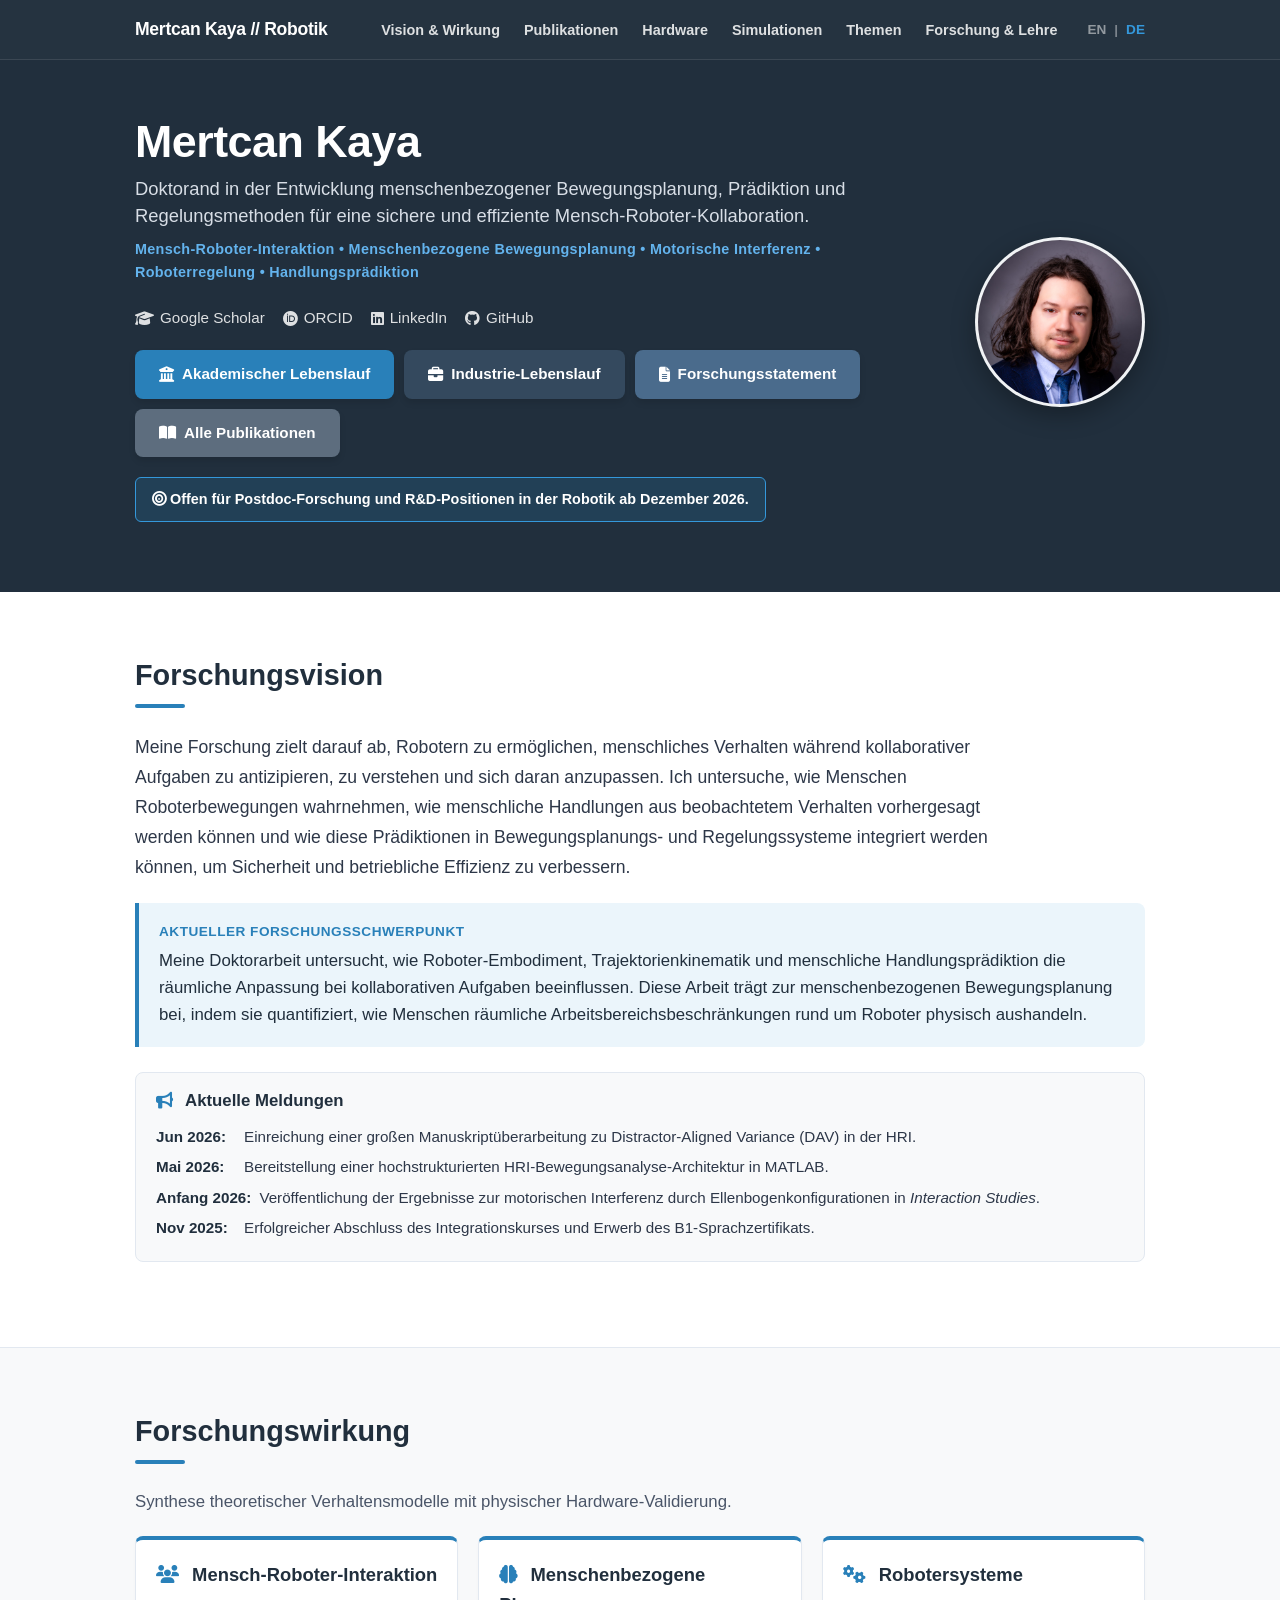
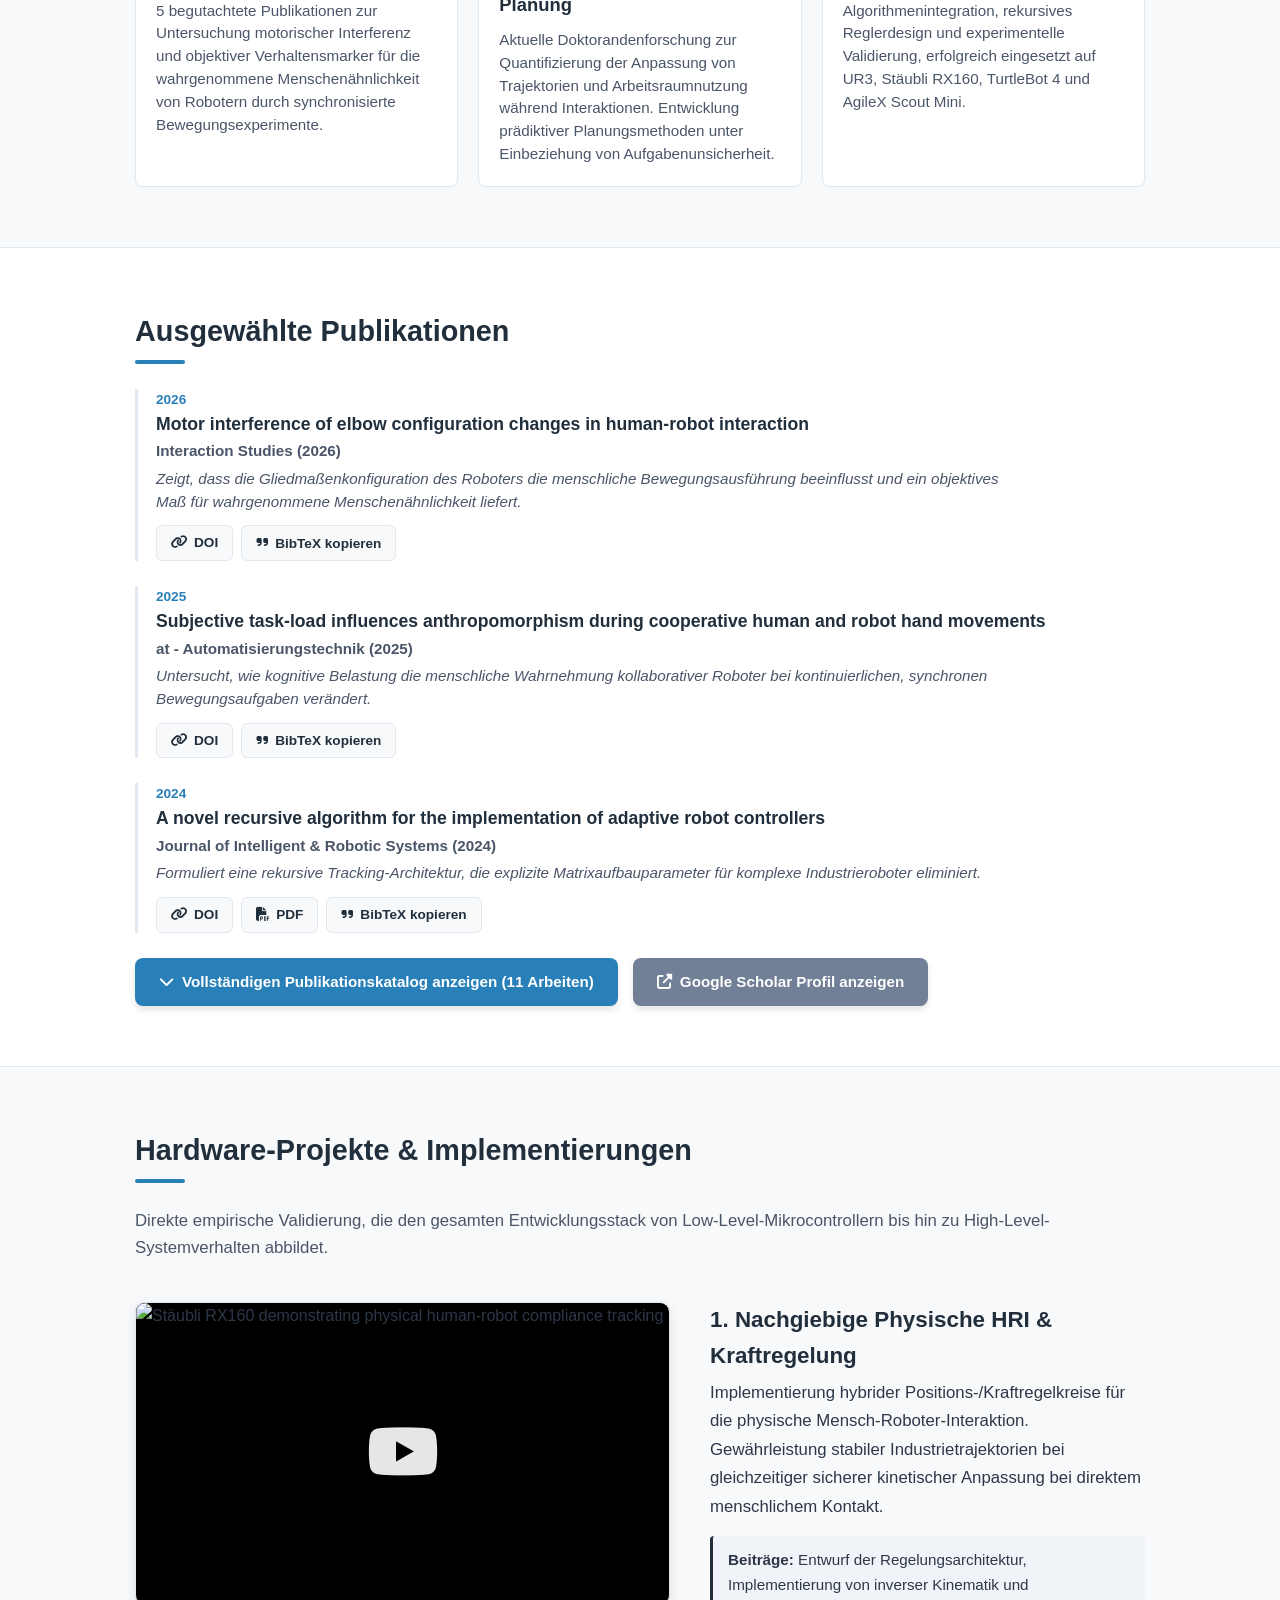
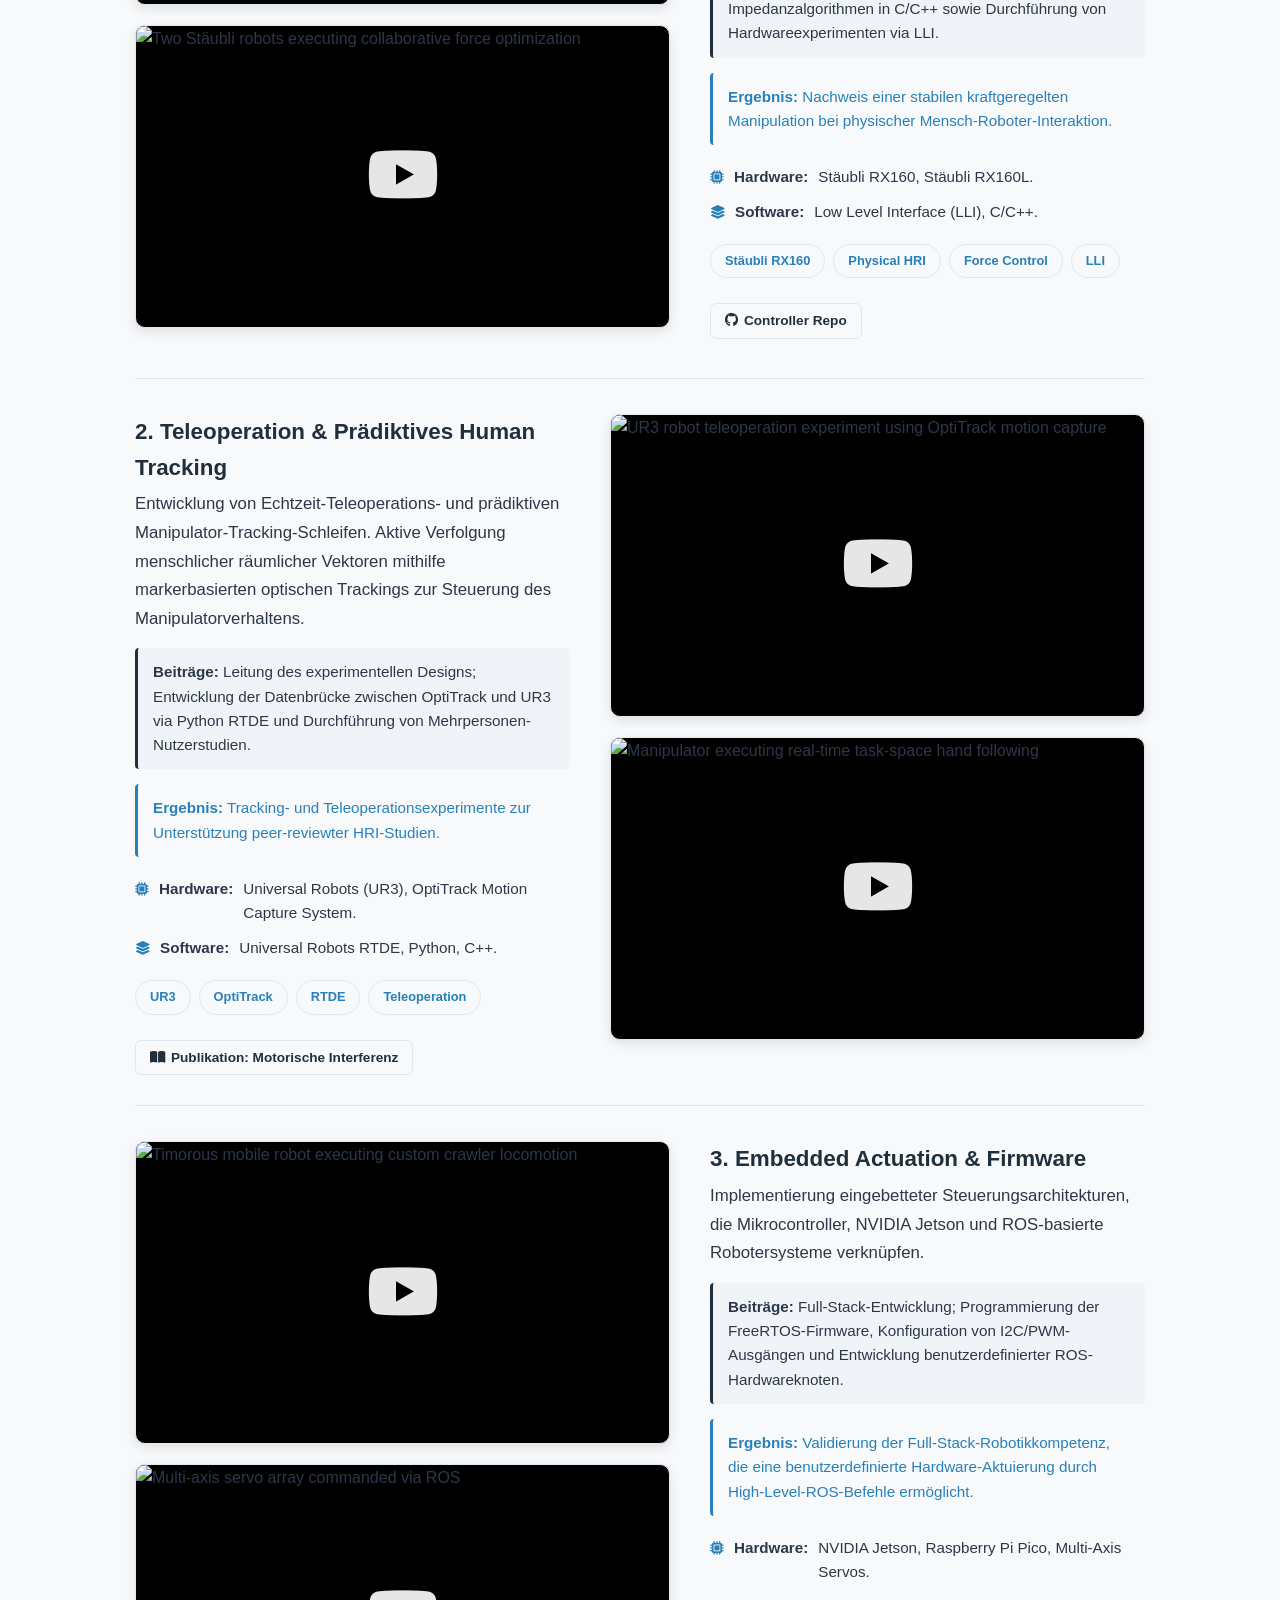
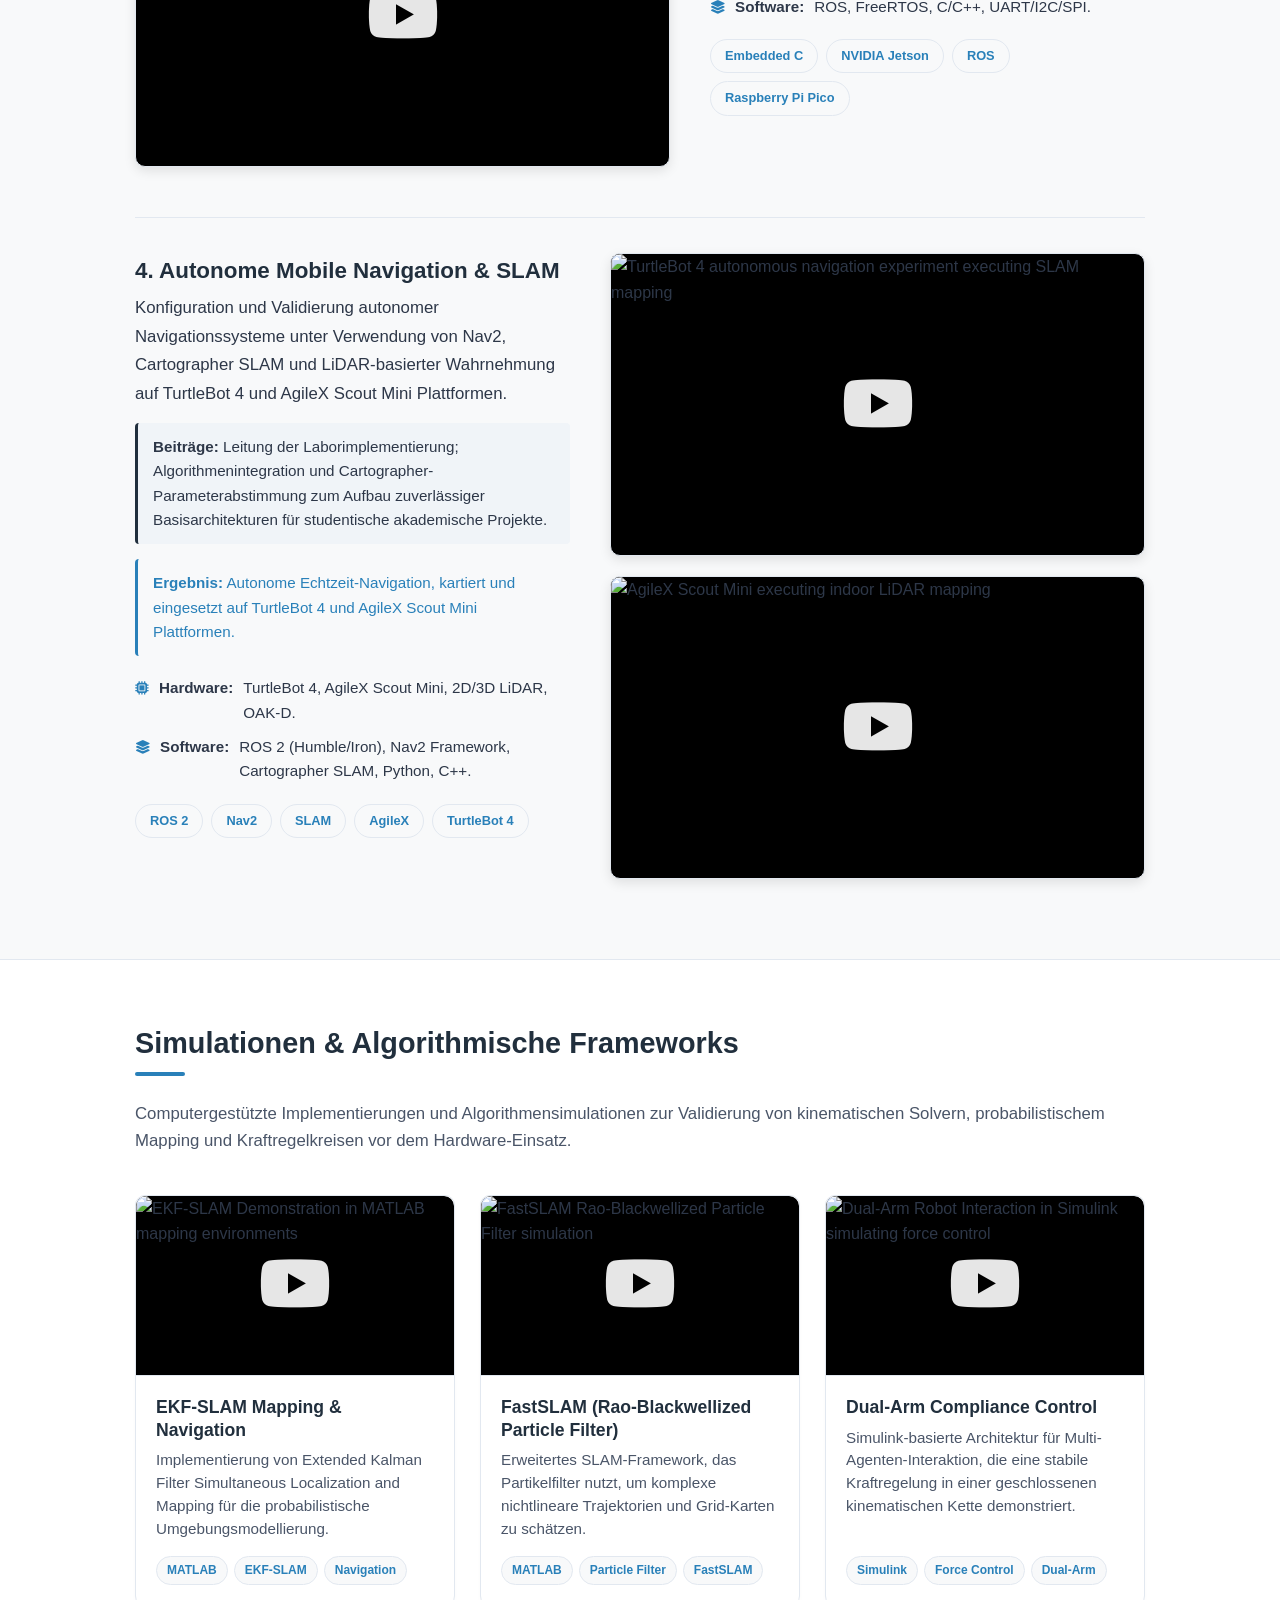
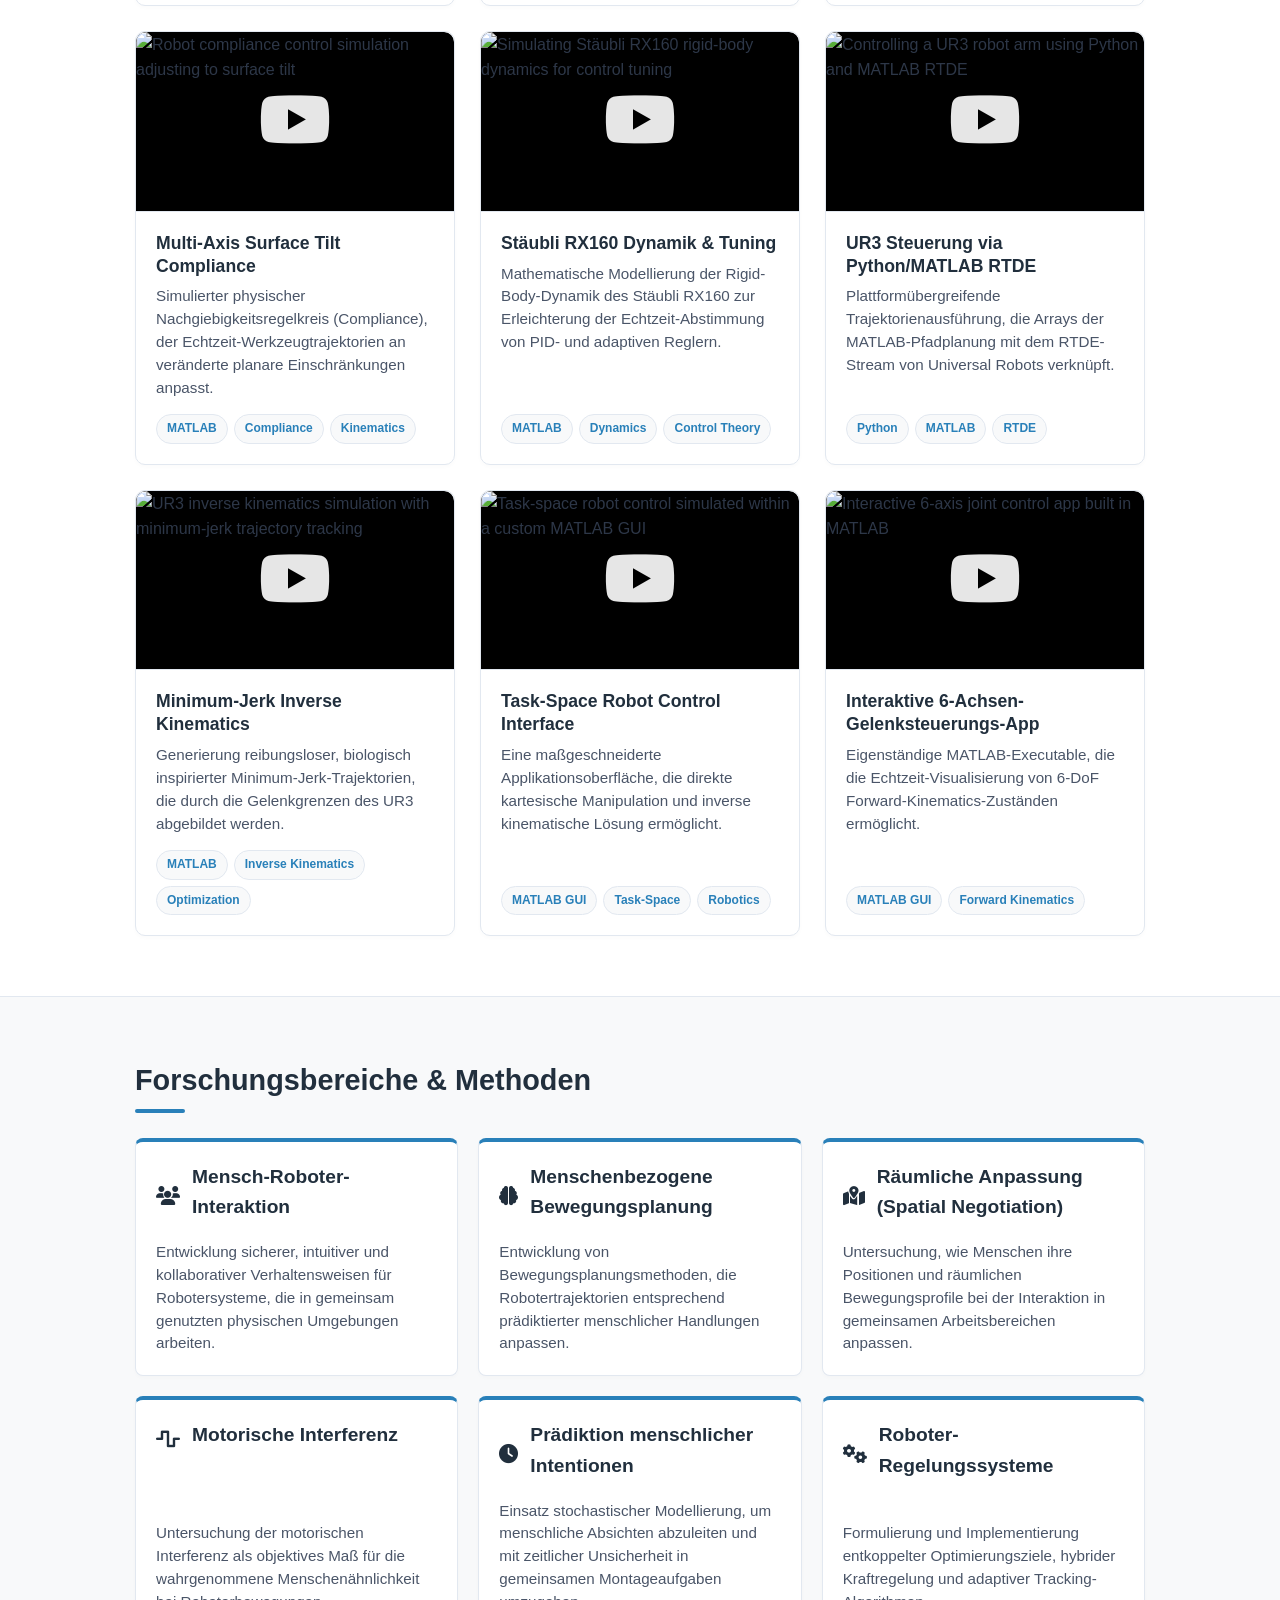
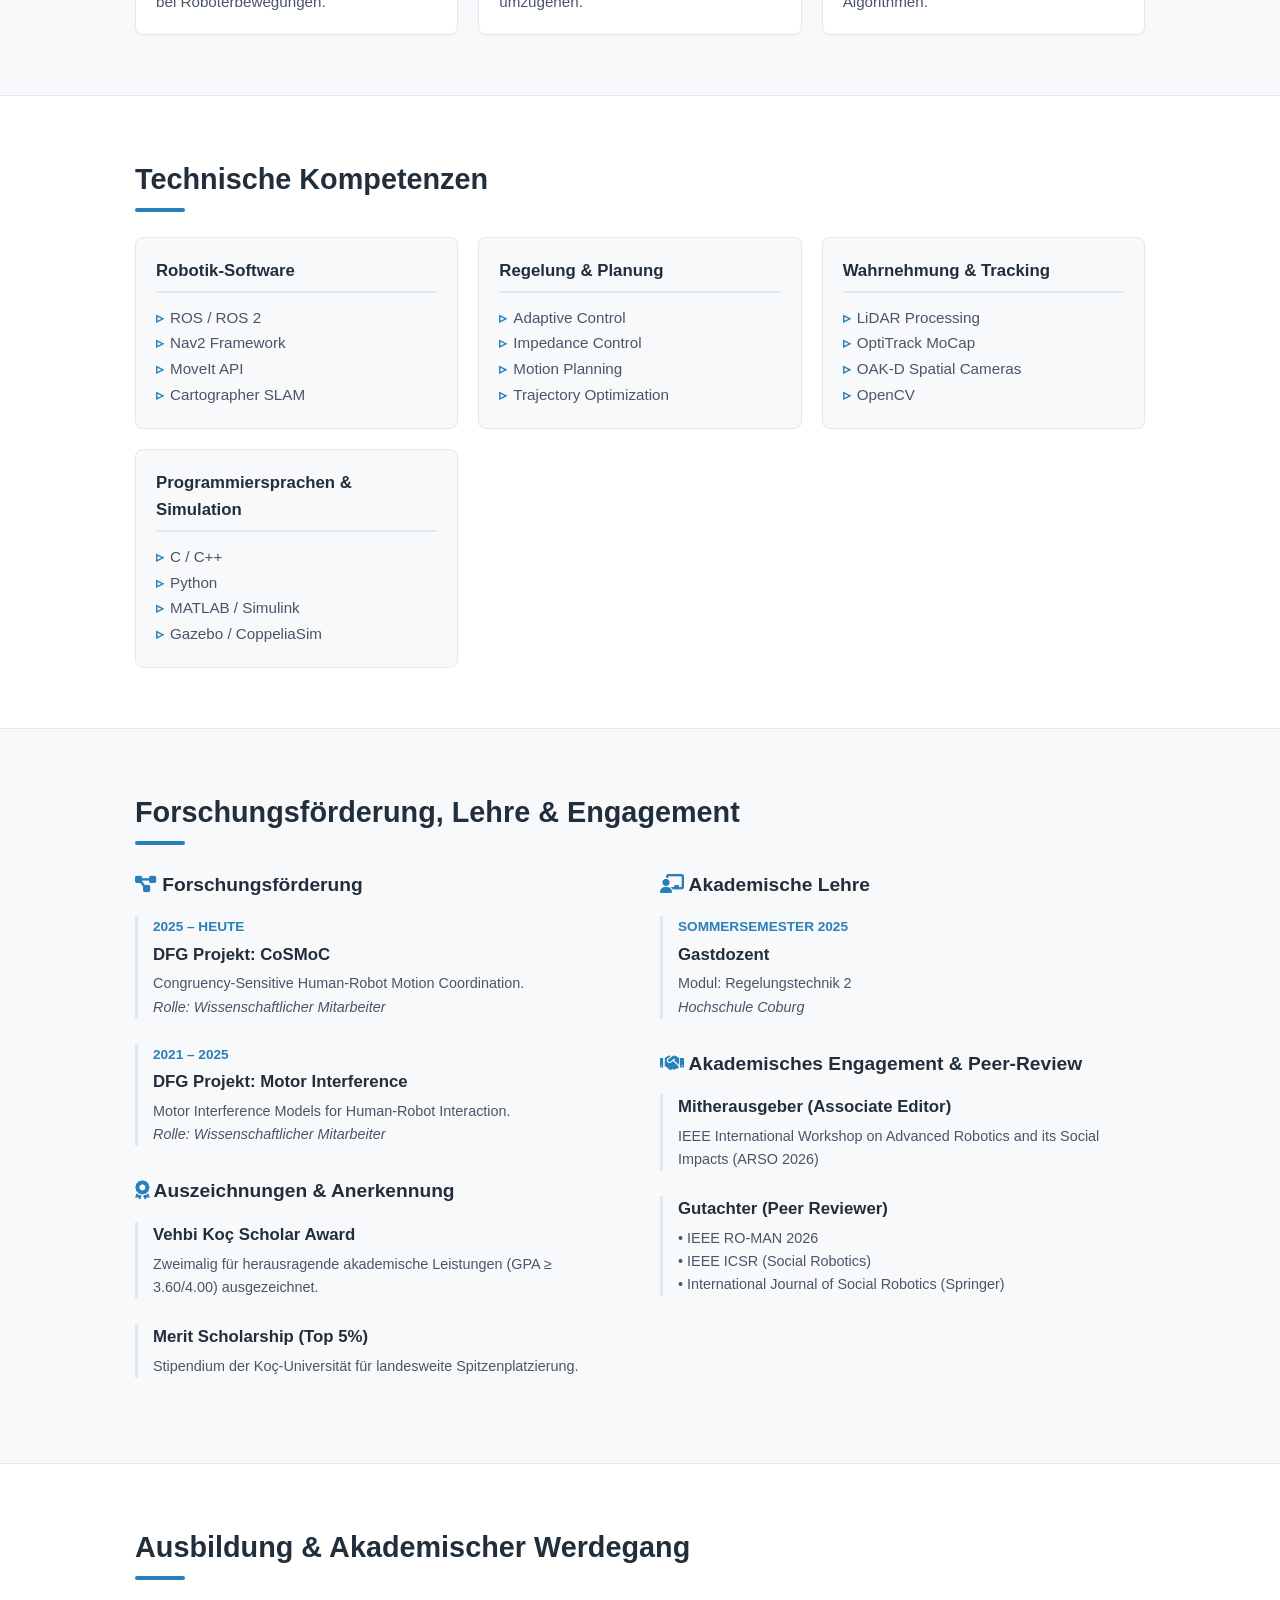
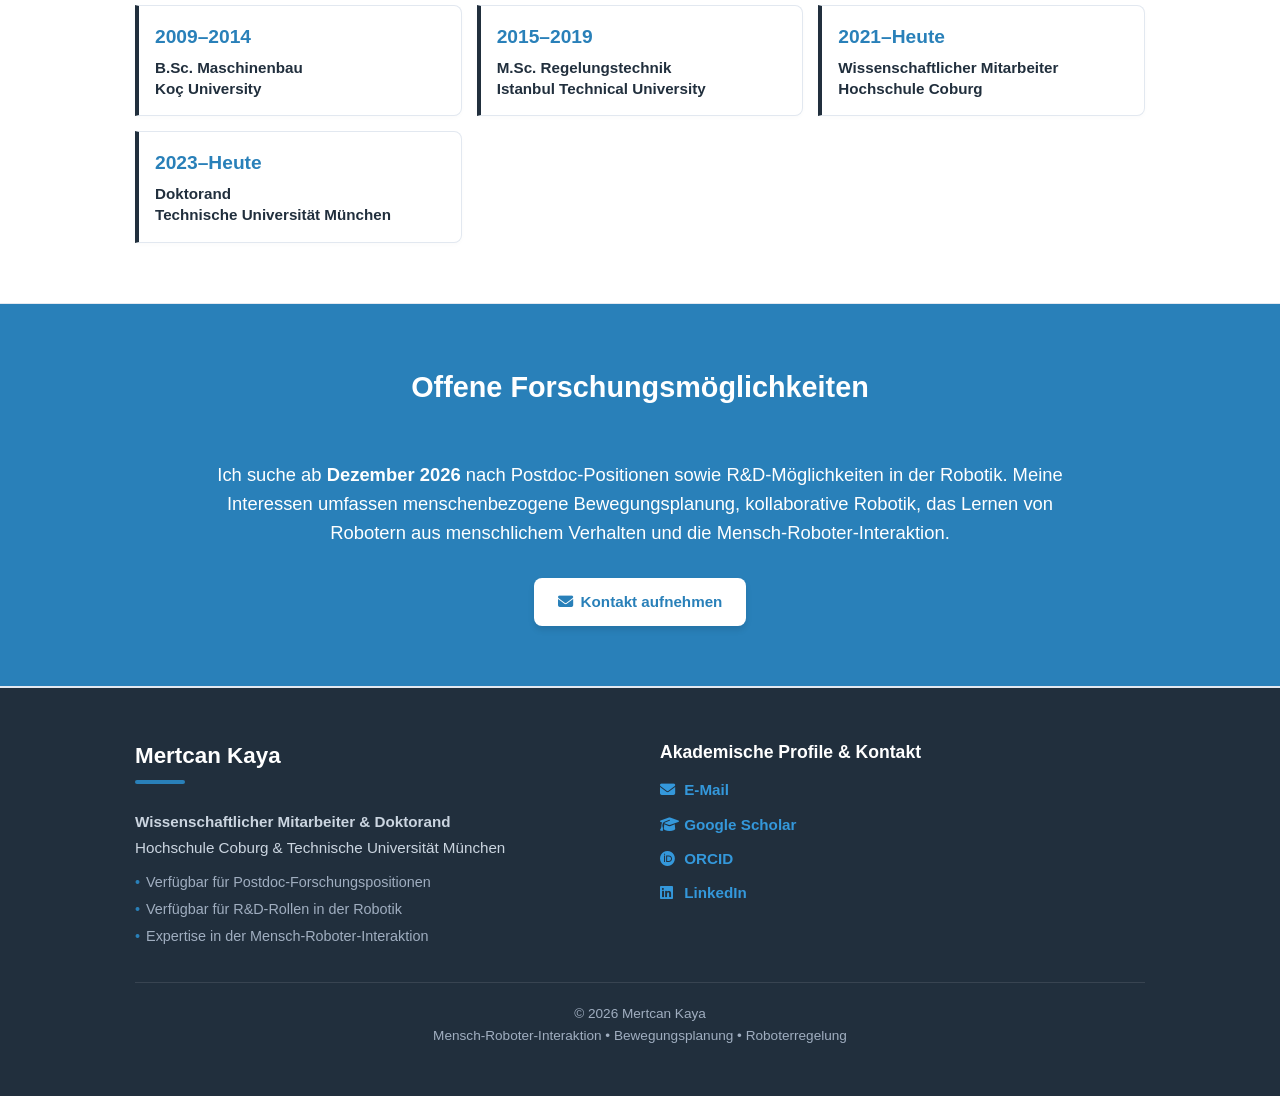
==== commit 0243f6e7: "Refine navbar and lang-switch styles for mobile Adjusted styles for navigation and language switcher" ====
--- a/index-de.html
+++ b/index-de.html
@@ -87,17 +87,17 @@
 
         /* --- Sticky Navigation & Mobile Menu --- */
         .navbar { position: fixed; top: 0; left: 0; width: 100%; height: 60px; background-color: rgba(33, 47, 61, 0.98); z-index: 1000; border-bottom: 1px solid rgba(255,255,255,0.1); }
-        .nav-container { max-width: 1050px; margin: 0 auto; height: 100%; display: flex; justify-content: space-between; align-items: center; padding: 0 20px; }
+        .nav-container { max-width: 1050px; margin: 0 auto; height: 100%; display: flex; align-items: center; padding: 0 20px; }
         .nav-brand { color: #FFFFFF; font-weight: 700; font-size: 1.1rem; letter-spacing: -0.3px; transition: opacity 0.2s; }
         .nav-brand:hover { opacity: 0.8; }
         
-        .nav-links { display: flex; gap: 20px; list-style: none; }
+        .nav-links { display: flex; gap: 24px; list-style: none; margin-left: auto; margin-right: 30px; }
         .nav-links a { color: rgba(255,255,255,0.85); font-size: 0.9rem; font-weight: 600; }
         .nav-links a:hover { color: #FFFFFF; }
         .menu-toggle { display: none; color: #FFFFFF; font-size: 1.5rem; cursor: pointer; background: none; border: none; }
 
         /* --- Language Switcher --- */
-        .lang-switch { display: flex; gap: 8px; align-items: center; color: rgba(255,255,255,0.4); font-size: 0.85rem; font-weight: 700; margin-left: auto; margin-right: 20px; }
+        .lang-switch { display: flex; gap: 8px; align-items: center; color: rgba(255,255,255,0.4); font-size: 0.85rem; font-weight: 700; }
         .lang-switch a { color: rgba(255,255,255,0.5); transition: color 0.2s; }
         .lang-switch a:hover { color: #FFFFFF; }
         .lang-switch a.active { color: #3498DB; pointer-events: none; }
@@ -248,9 +248,12 @@
             .social-links, .btn-group { justify-content: center; }
             body { padding-top: 60px; }
             .menu-toggle { display: block; }
-            .lang-switch { margin-right: 15px; }
+            
+            /* Mobile adjustment for language switcher */
+            .lang-switch { margin-left: auto; margin-right: 20px; }
+            
             .nav-links { display: none; flex-direction: column; position: absolute; top: 60px; left: 0; width: 100%; background-color: rgba(33, 47, 61, 0.98); padding: 15px 20px; gap: 15px; border-bottom: 1px solid rgba(255,255,255,0.1); box-shadow: 0 4px 12px rgba(0,0,0,0.1); }
-            .nav-links.active { display: flex; }
+            .nav-links.active { display: flex; margin-left: 0; margin-right: 0; }
             .pub-actions { justify-content: flex-start; }
         }
     </style>
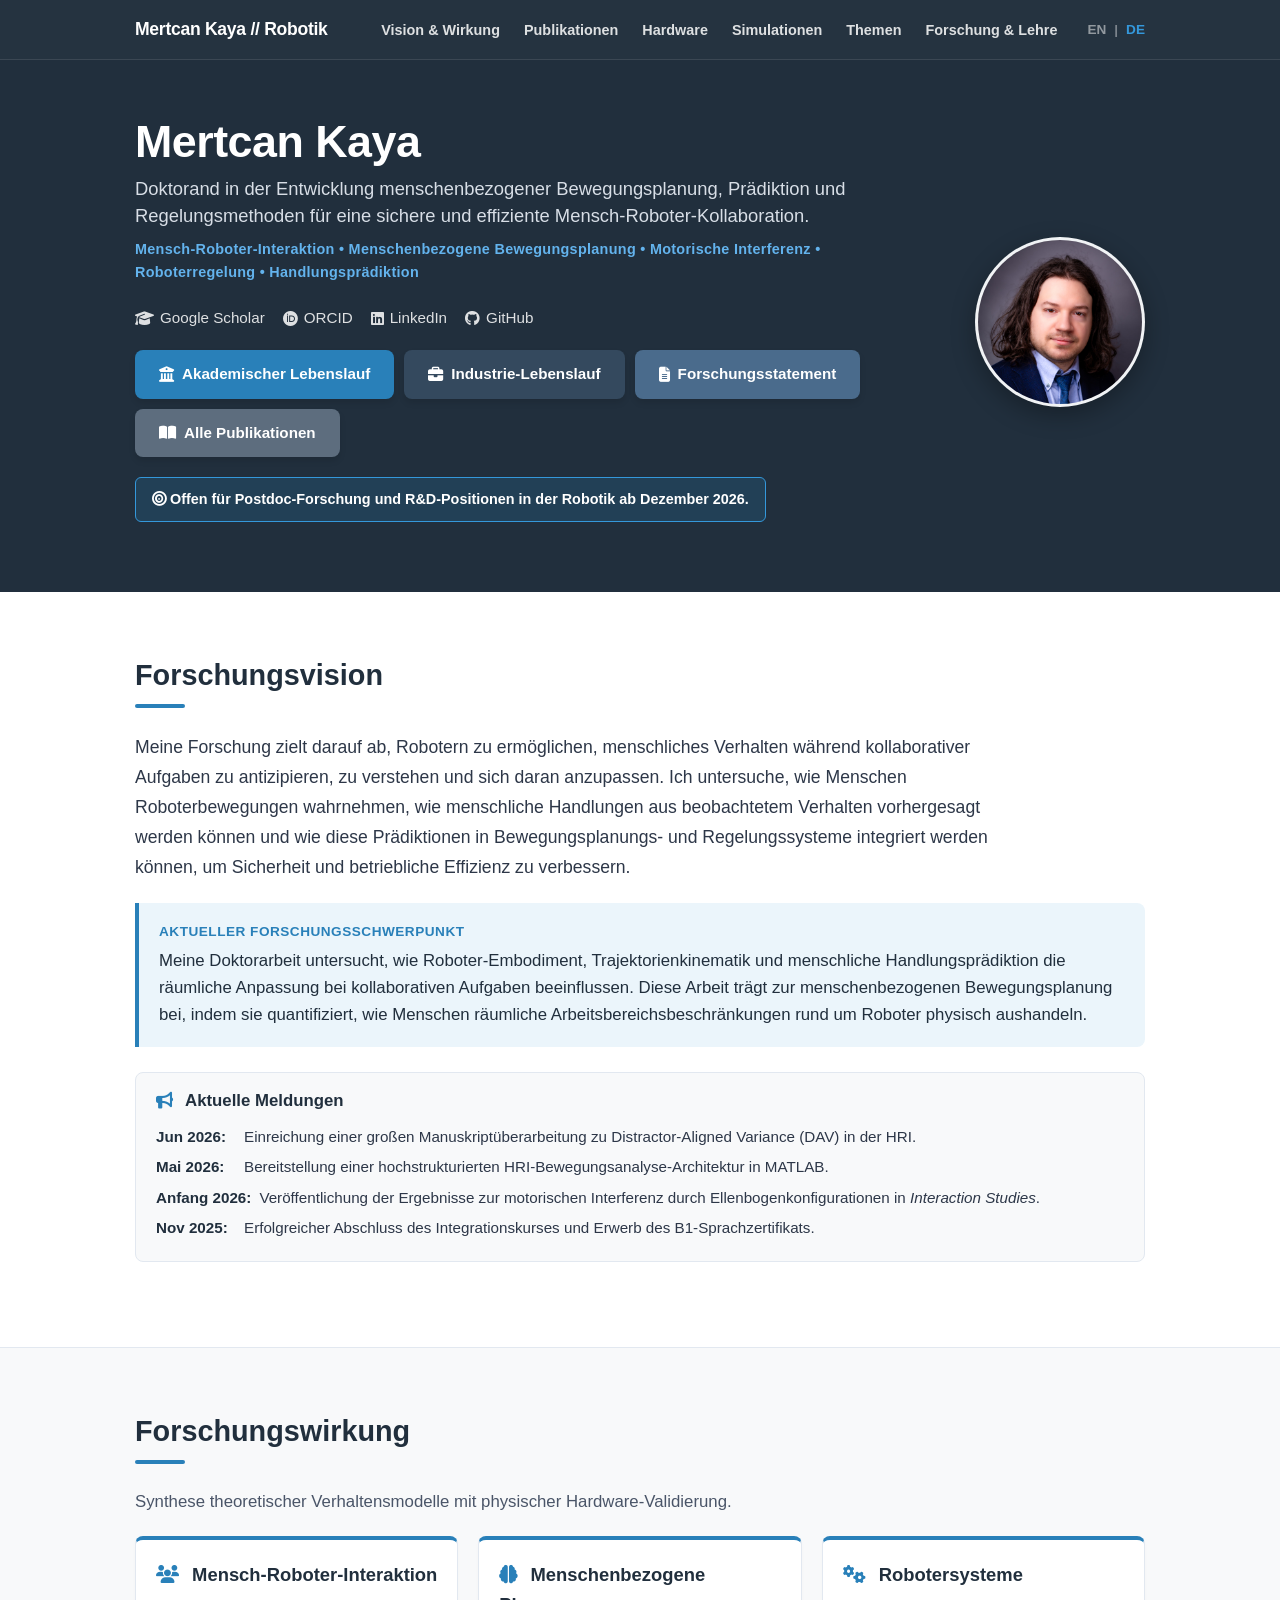
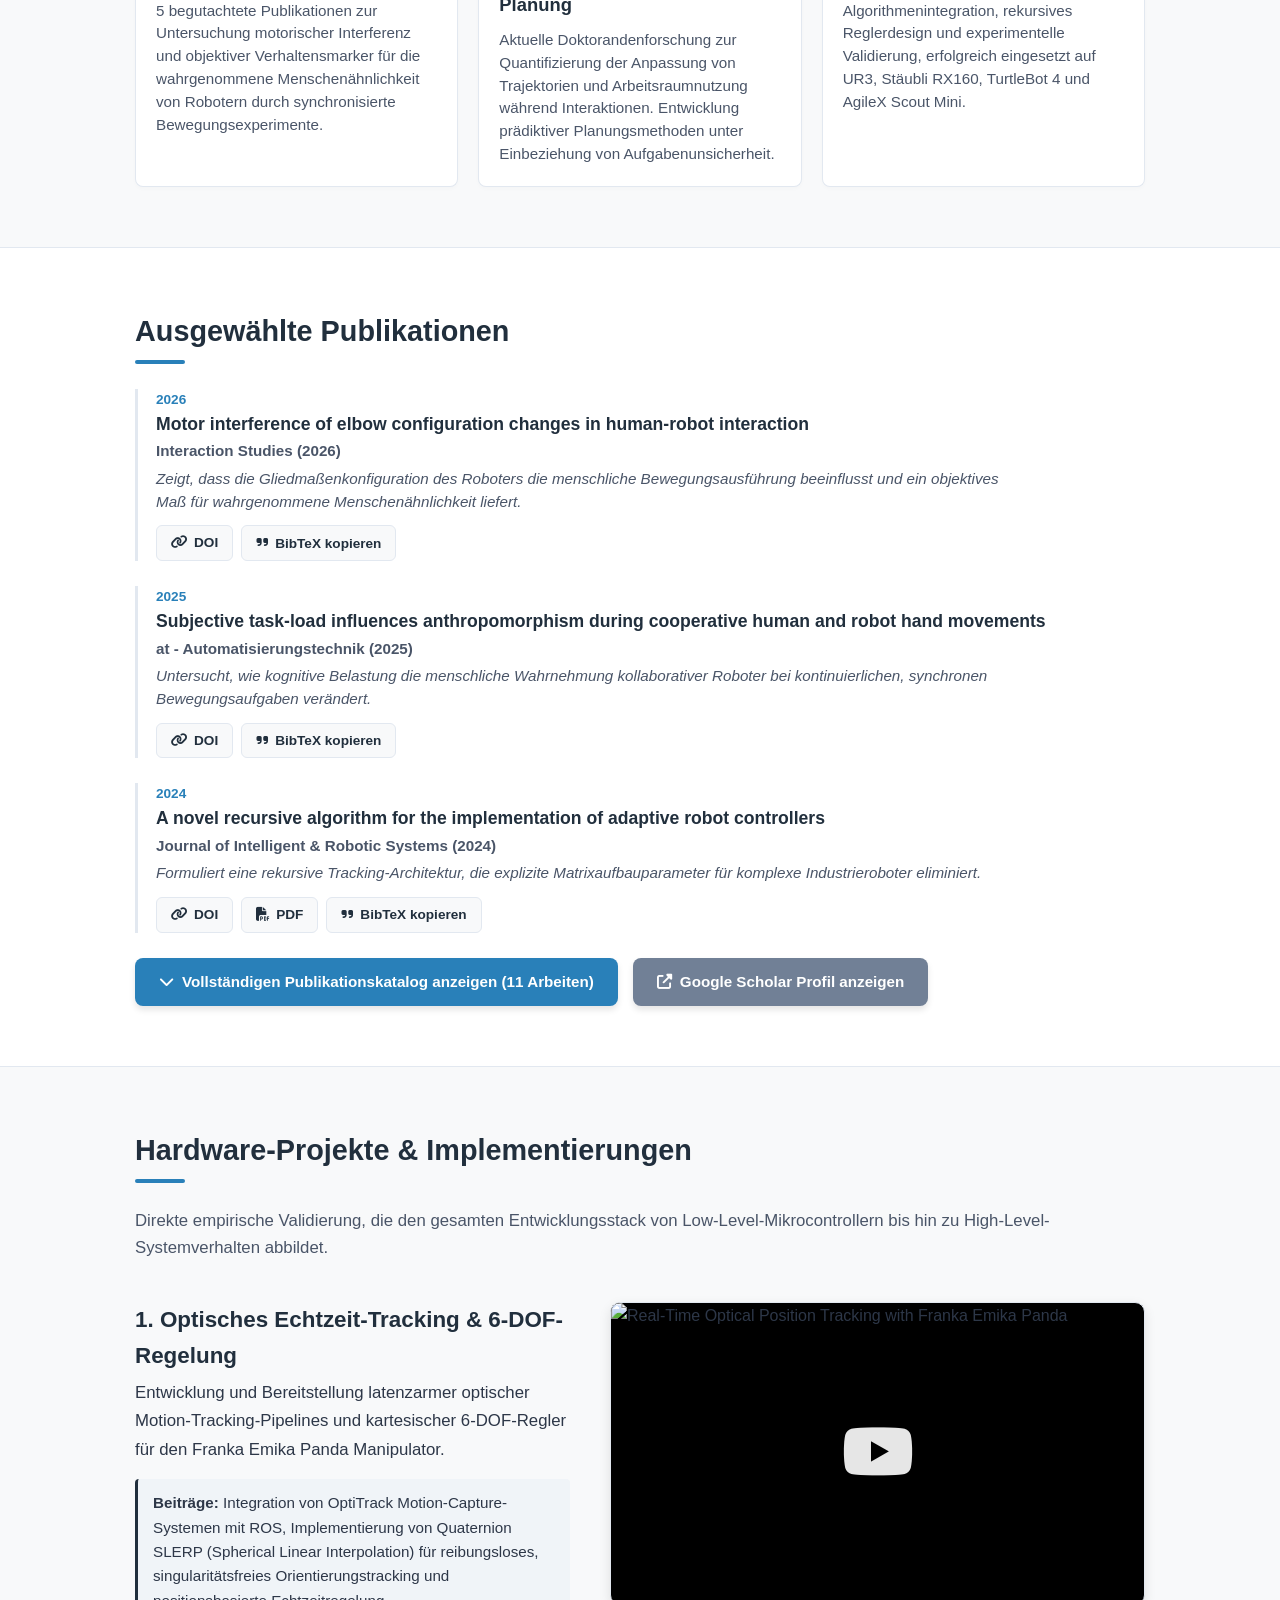
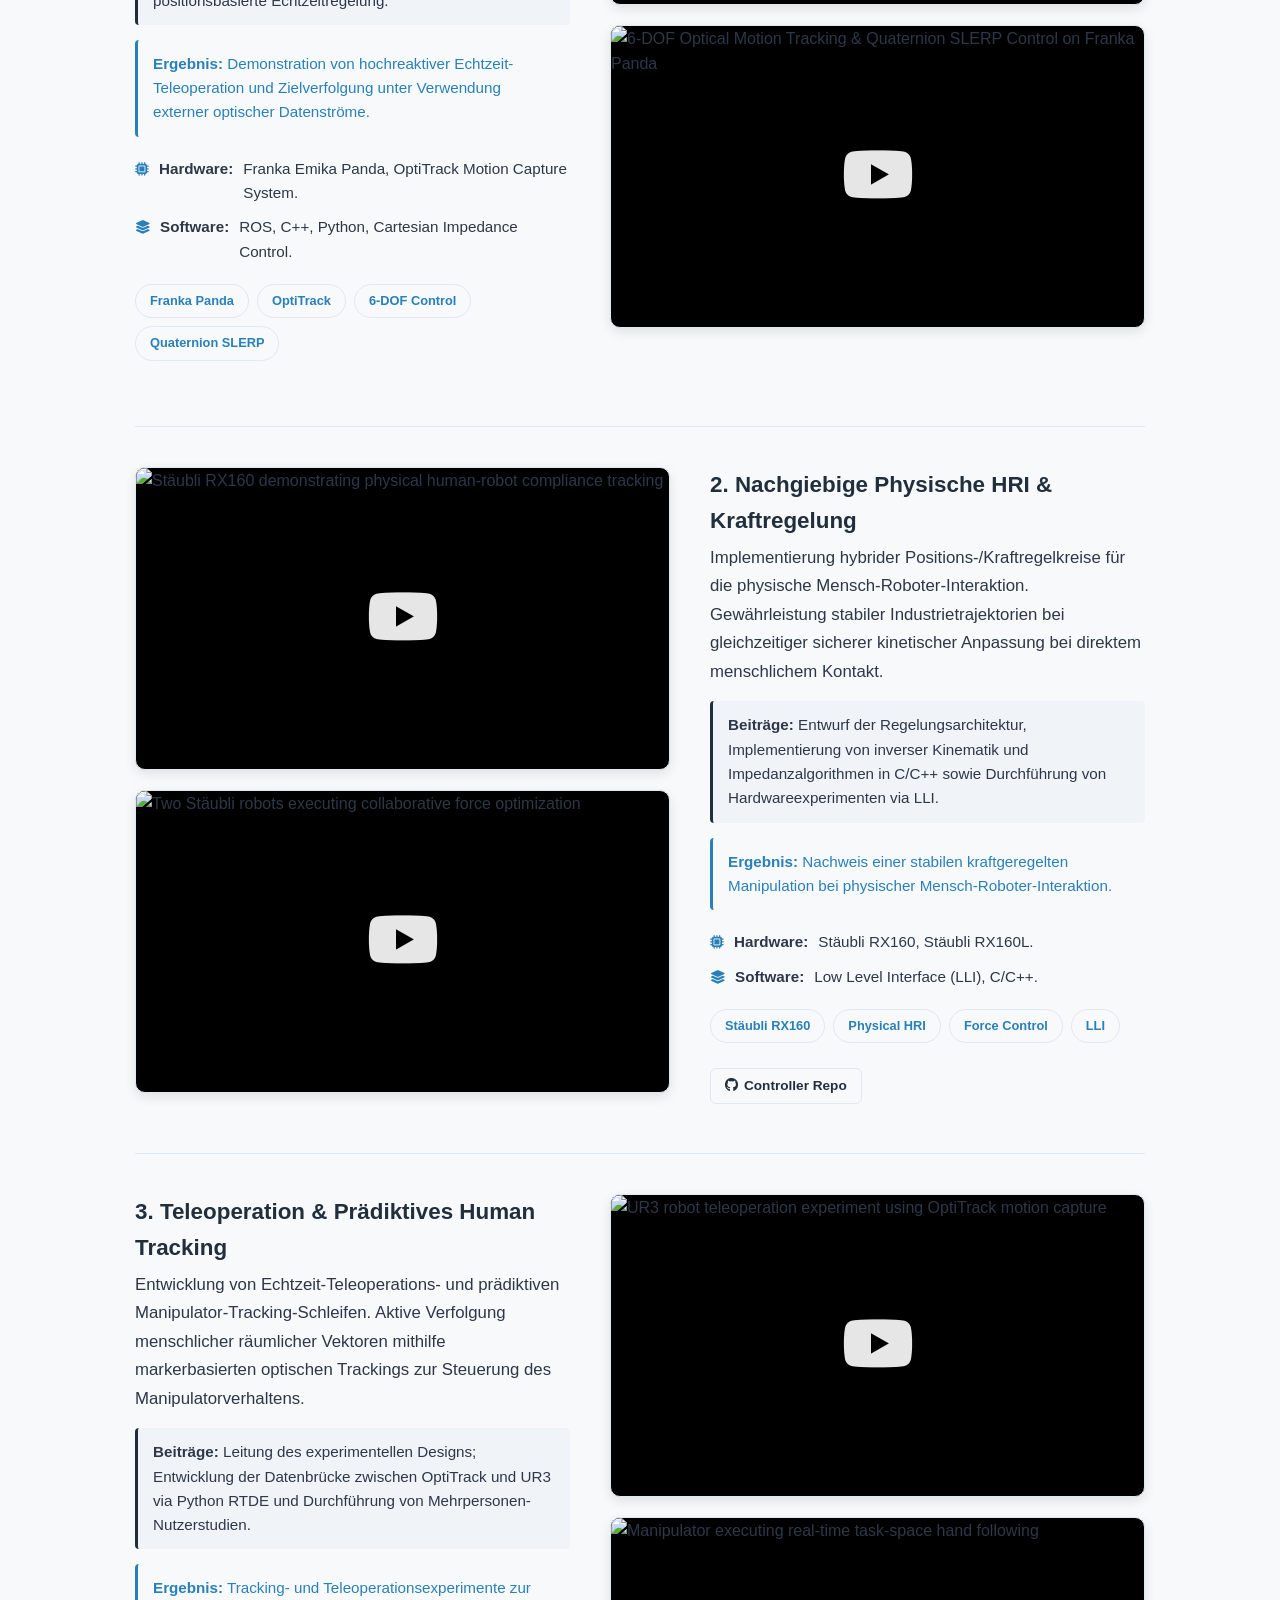
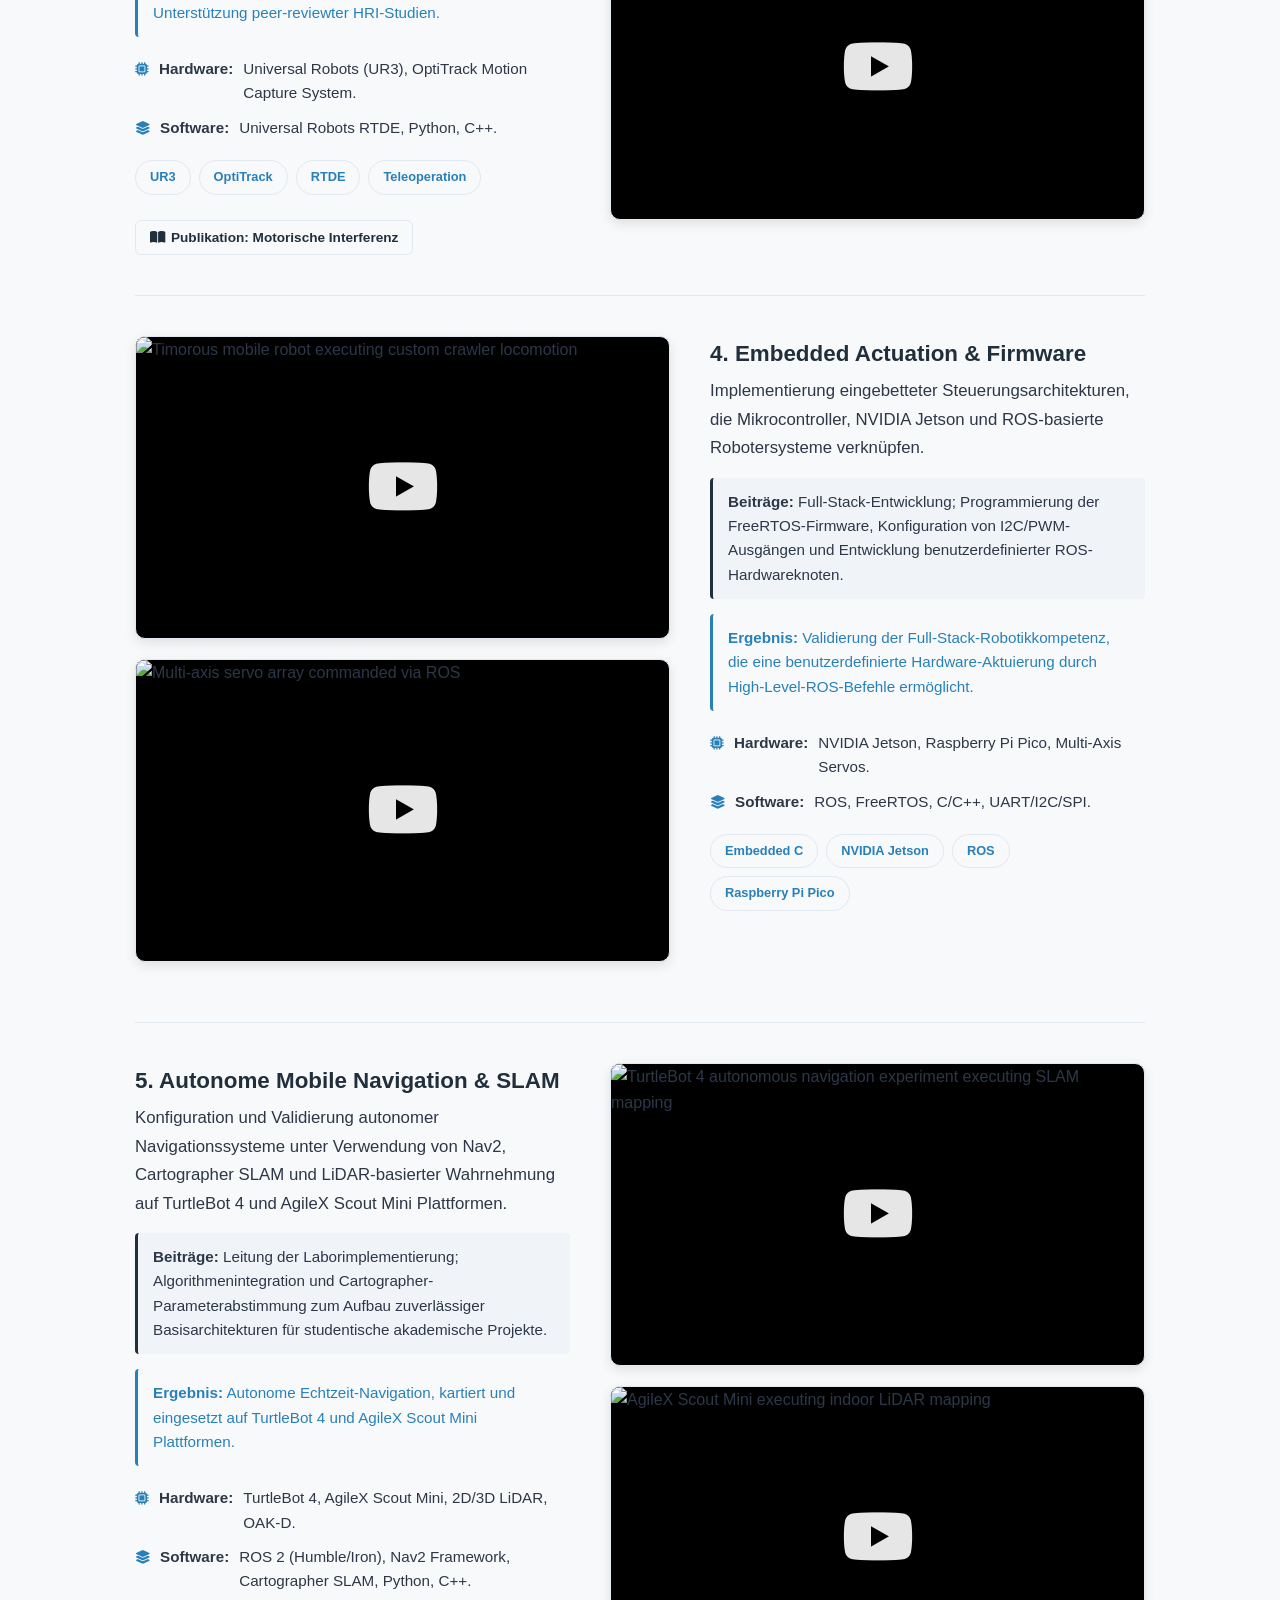
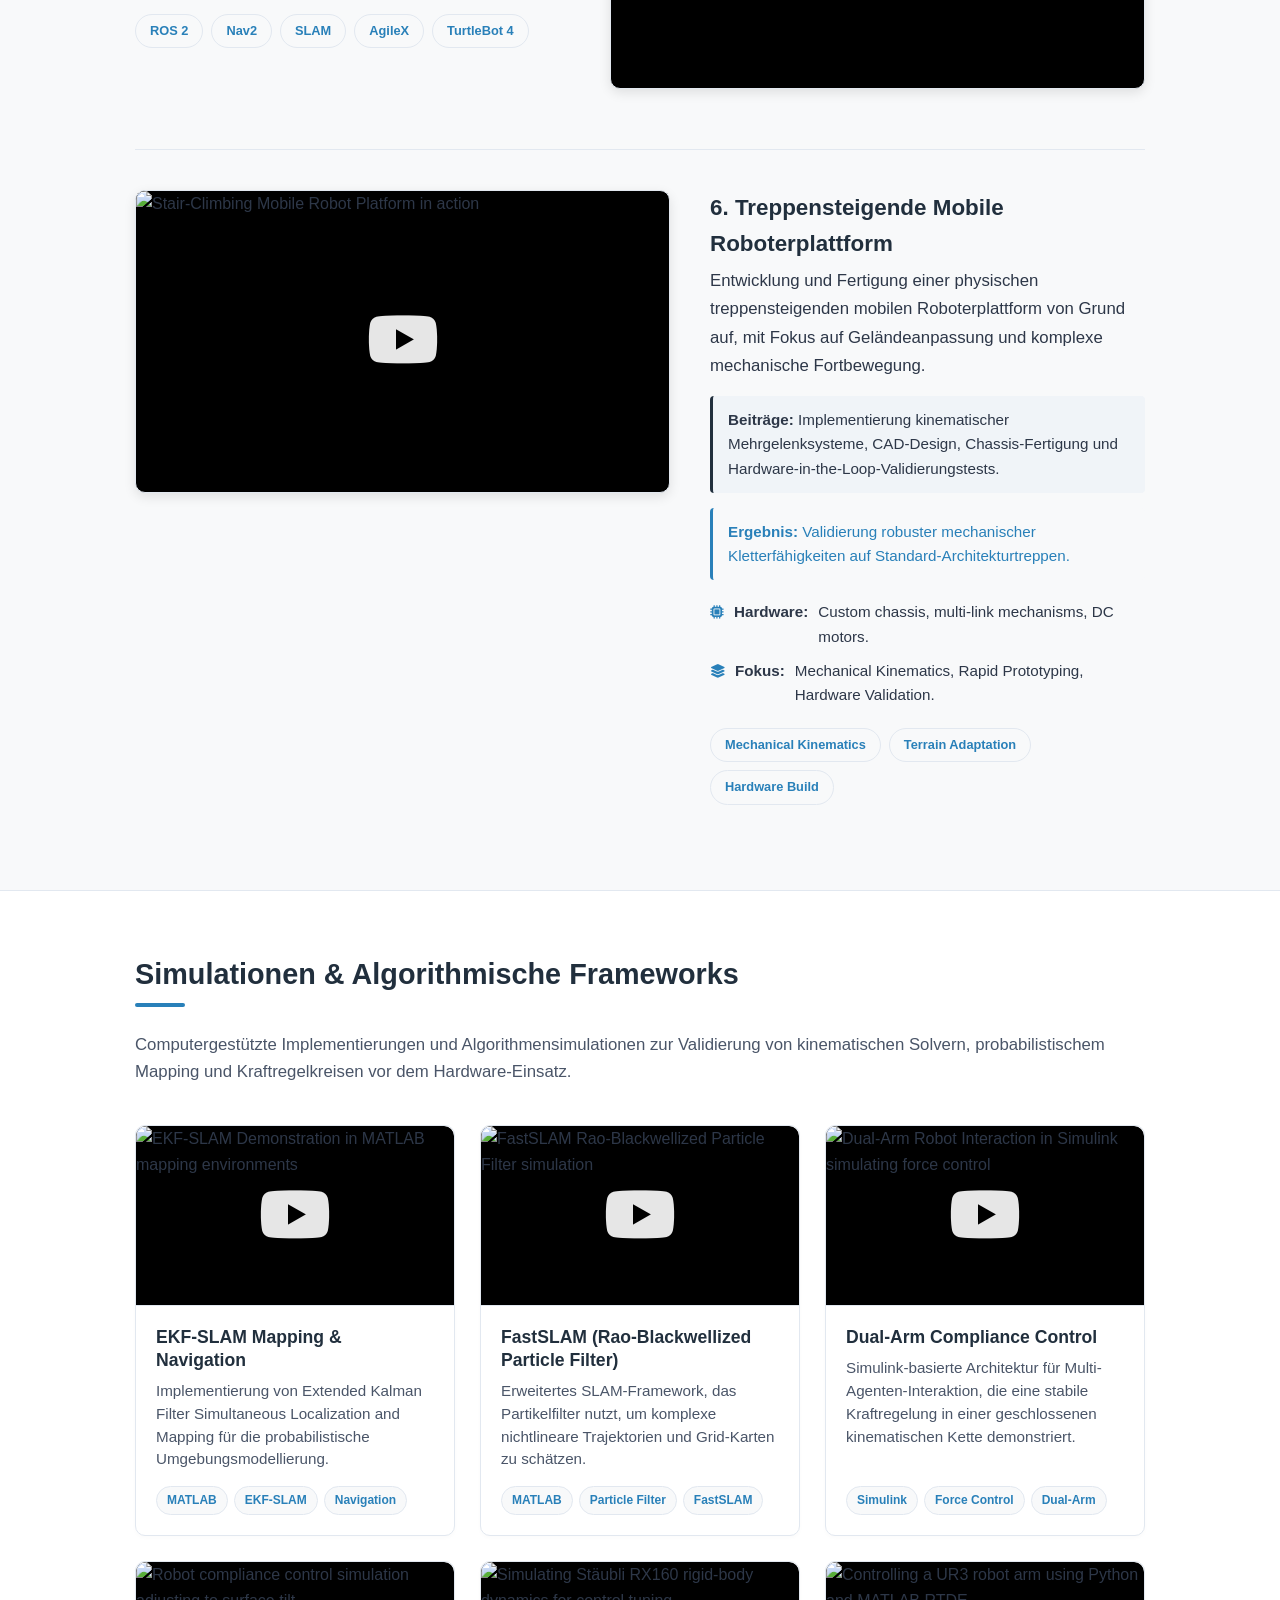
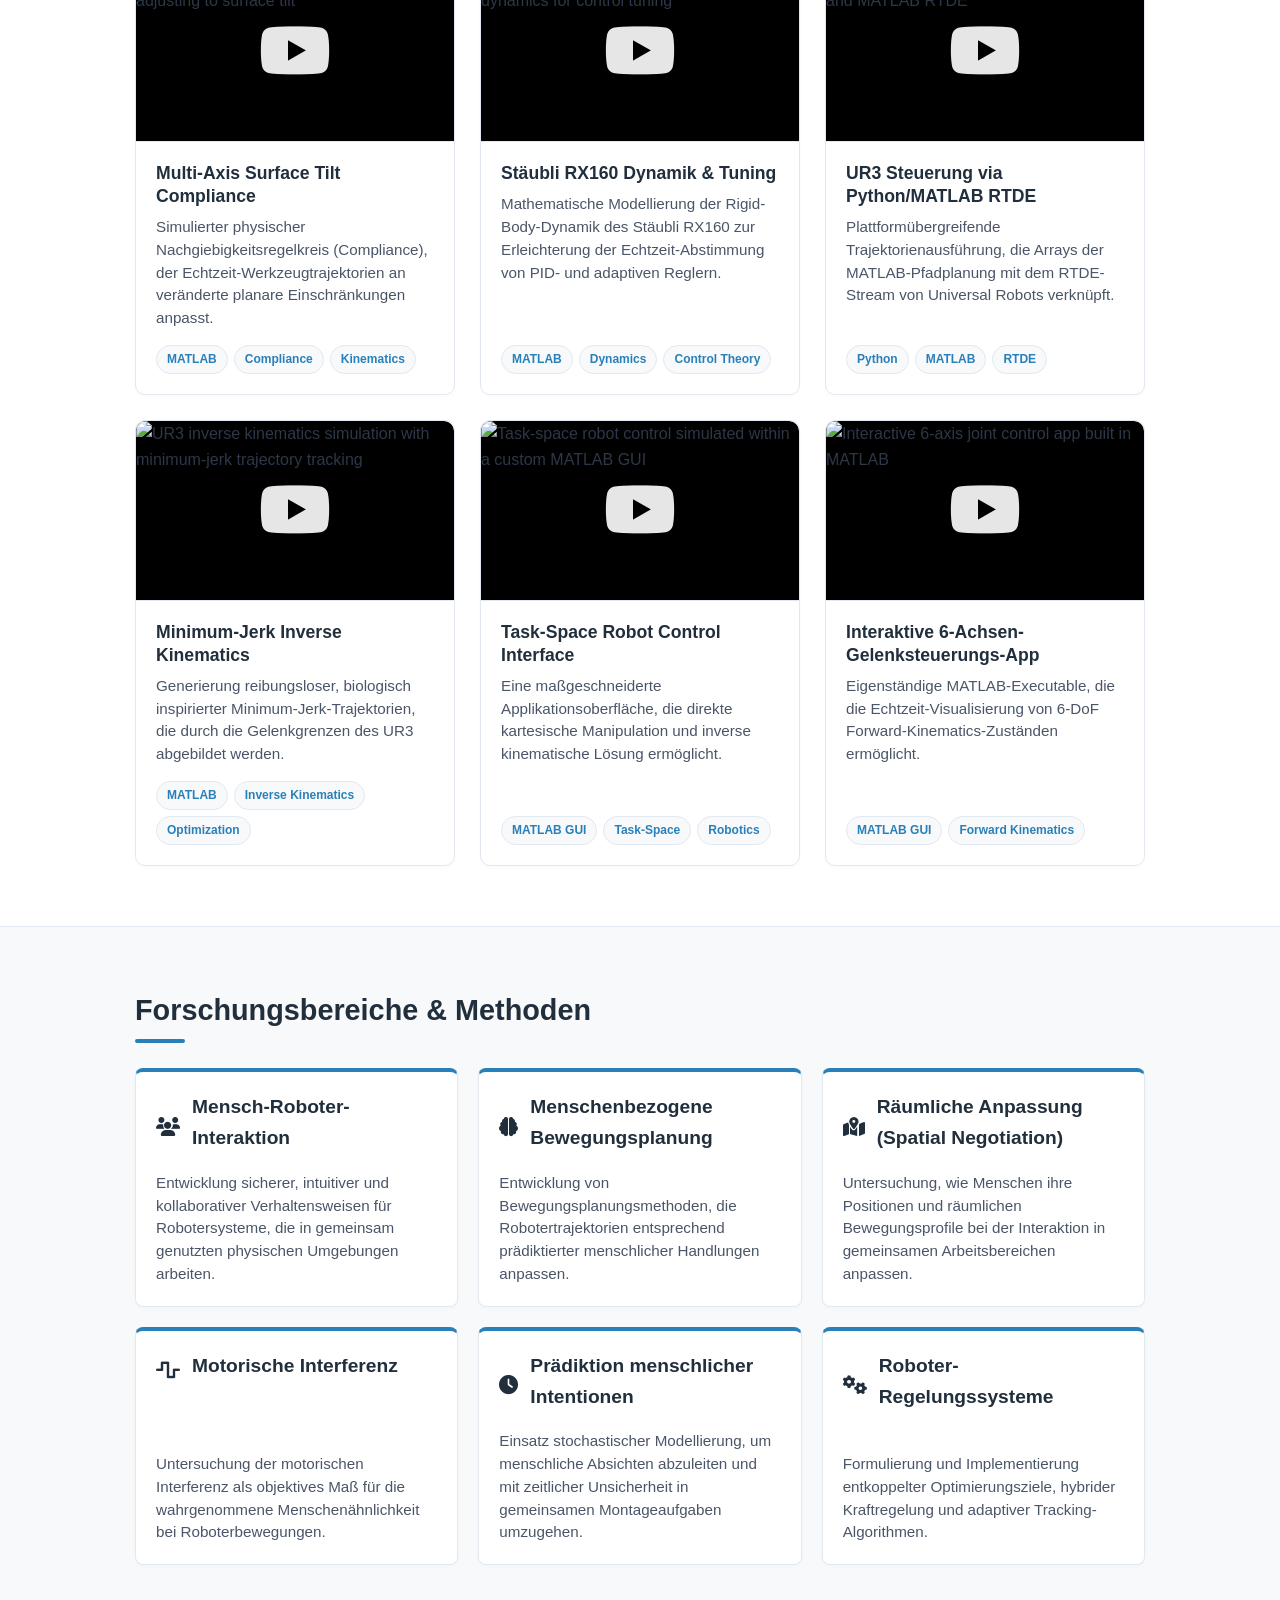
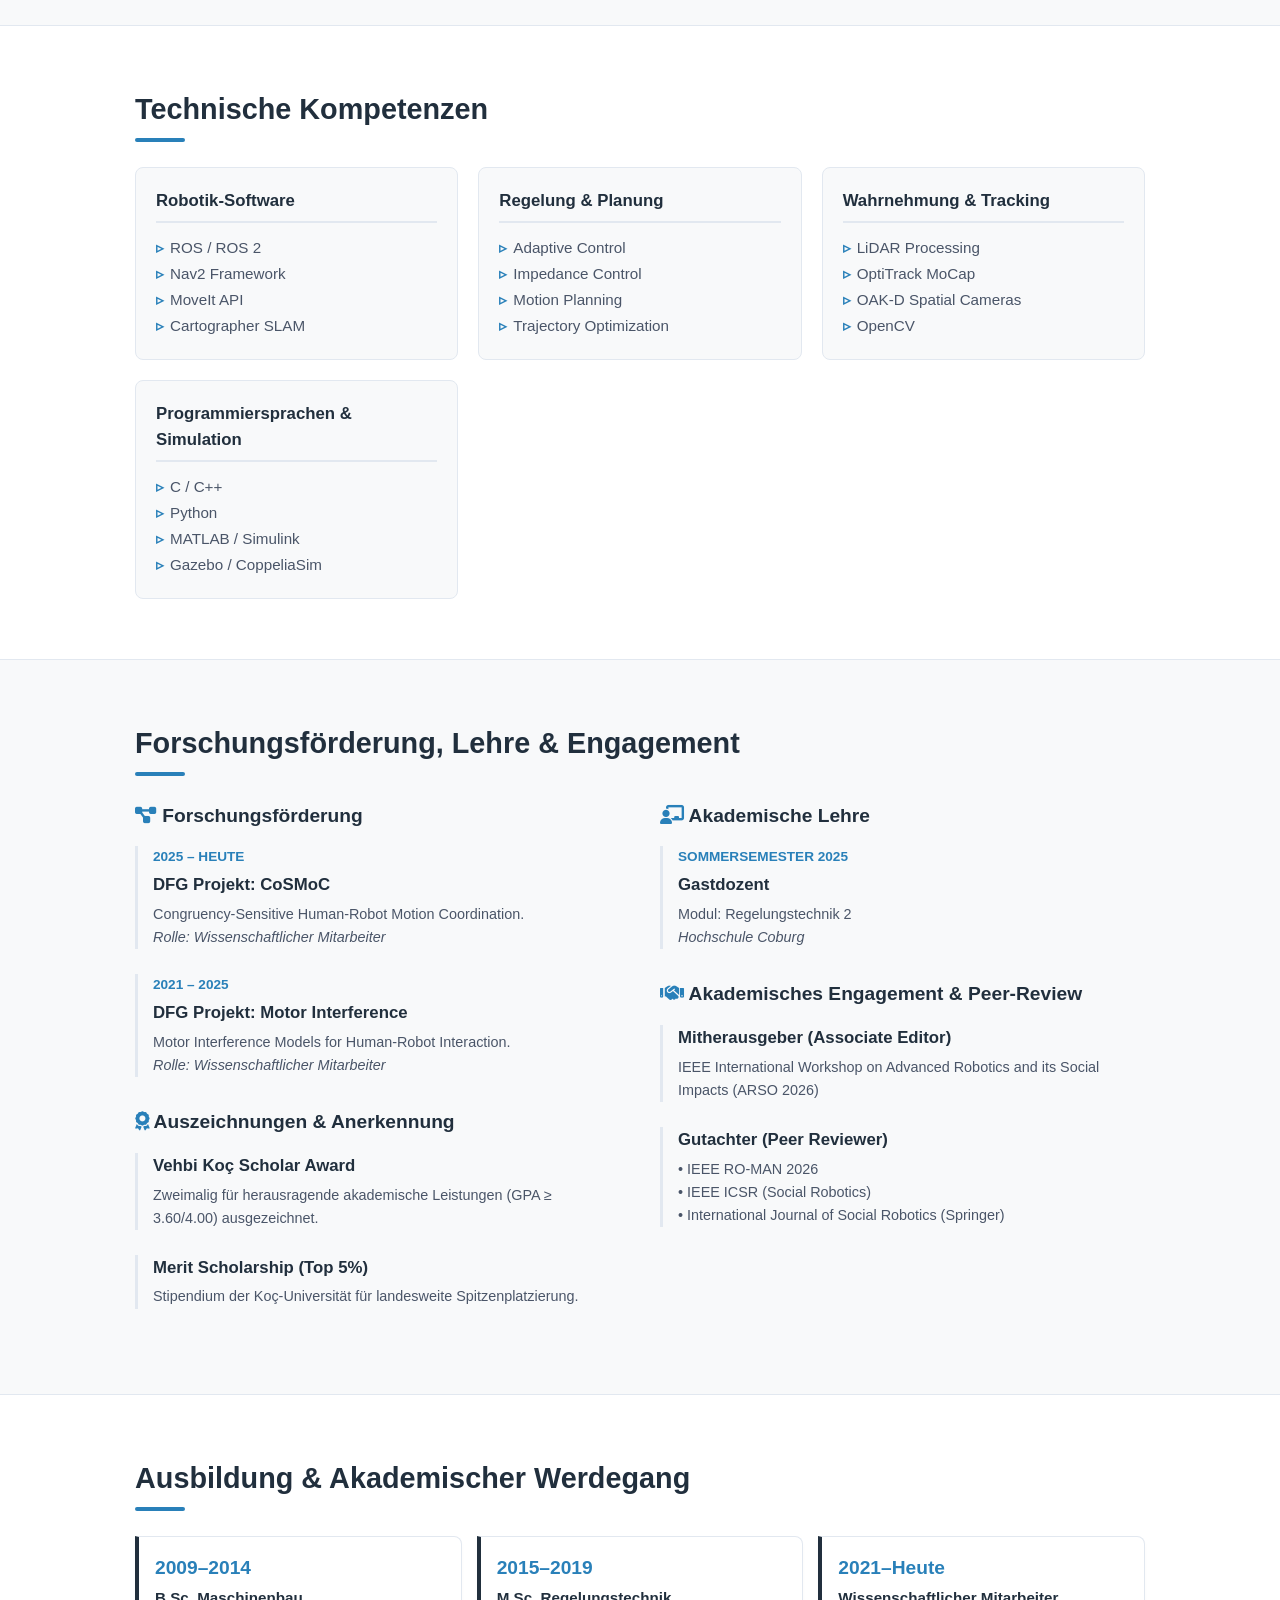
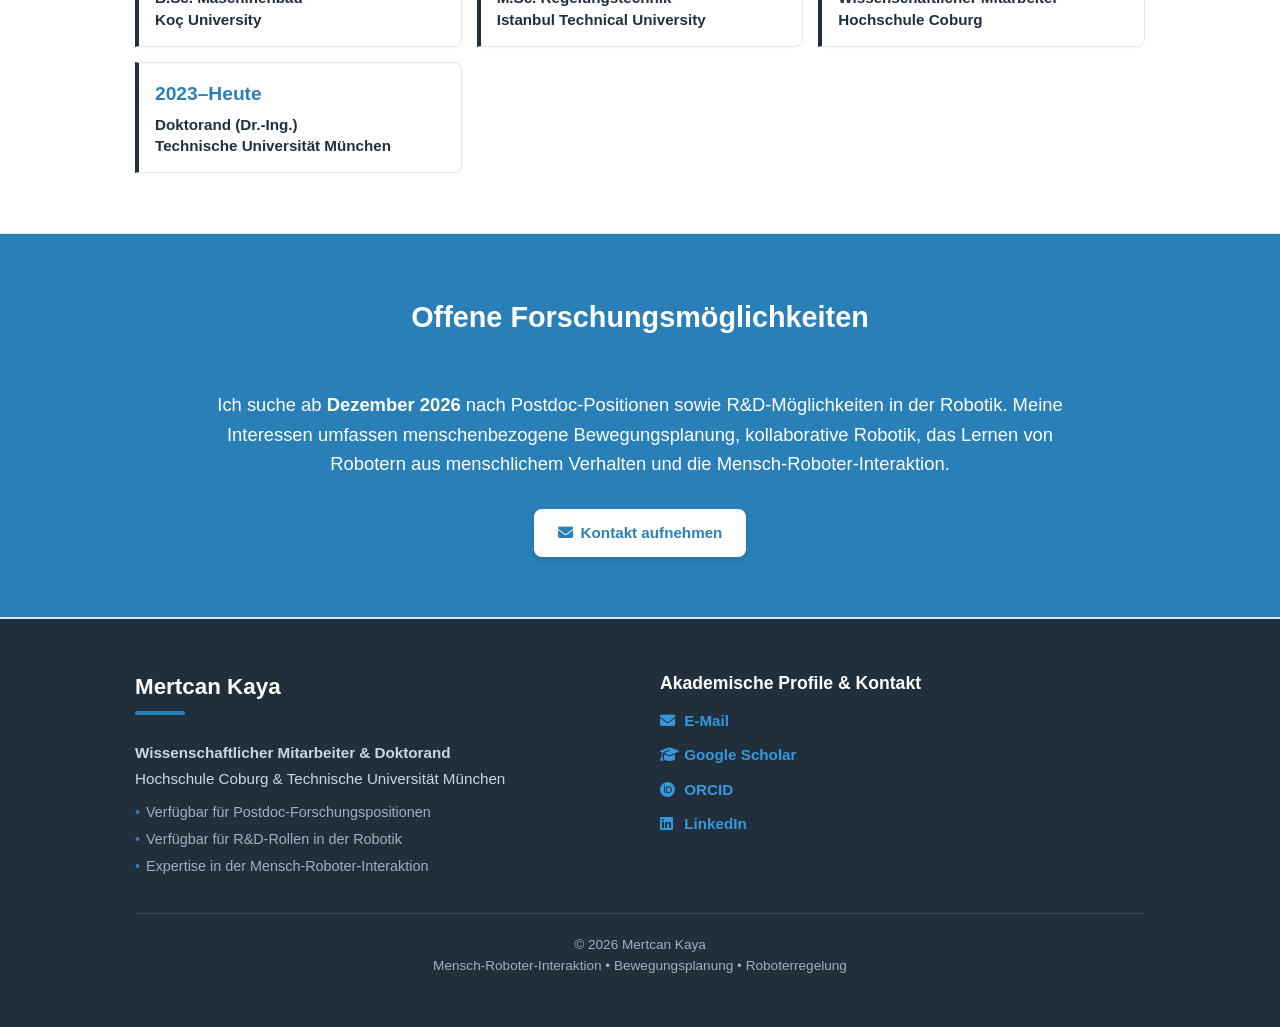
==== commit 3f72af34: "Update project descriptions and titles in index-de.html" ====
--- a/index-de.html
+++ b/index-de.html
@@ -69,194 +69,7 @@
     <!-- ==========================================
          GLOBAL CSS STYLESHEET
          ========================================== -->
-    <style>
-        :root {
-            --techslate: #212F3D;      
-            --textgray: #2D3748;       
-            --linkblue: #2980B9;       
-            --lightbg: #F8F9FA;        
-            --ytred: #CC0000;          
-            --bordergray: #E2E8F0;     
-        }
-
-        * { box-sizing: border-box; margin: 0; padding: 0; }
-        html { scroll-behavior: smooth; scroll-padding-top: 80px; }
-        body { font-family: -apple-system, BlinkMacSystemFont, "Segoe UI", Roboto, Helvetica, Arial, sans-serif; color: var(--textgray); line-height: 1.6; background-color: #FFFFFF; padding-top: 60px; }
-        a { color: var(--linkblue); text-decoration: none; transition: color 0.2s; }
-        a:hover { color: var(--techslate); }
-
-        /* --- Sticky Navigation & Mobile Menu --- */
-        .navbar { position: fixed; top: 0; left: 0; width: 100%; height: 60px; background-color: rgba(33, 47, 61, 0.98); z-index: 1000; border-bottom: 1px solid rgba(255,255,255,0.1); }
-        .nav-container { max-width: 1050px; margin: 0 auto; height: 100%; display: flex; align-items: center; padding: 0 20px; }
-        .nav-brand { color: #FFFFFF; font-weight: 700; font-size: 1.1rem; letter-spacing: -0.3px; transition: opacity 0.2s; }
-        .nav-brand:hover { opacity: 0.8; }
-        
-        .nav-links { display: flex; gap: 24px; list-style: none; margin-left: auto; margin-right: 30px; }
-        .nav-links a { color: rgba(255,255,255,0.85); font-size: 0.9rem; font-weight: 600; }
-        .nav-links a:hover { color: #FFFFFF; }
-        .menu-toggle { display: none; color: #FFFFFF; font-size: 1.5rem; cursor: pointer; background: none; border: none; }
-
-        /* --- Language Switcher --- */
-        .lang-switch { display: flex; gap: 8px; align-items: center; color: rgba(255,255,255,0.4); font-size: 0.85rem; font-weight: 700; }
-        .lang-switch a { color: rgba(255,255,255,0.5); transition: color 0.2s; }
-        .lang-switch a:hover { color: #FFFFFF; }
-        .lang-switch a.active { color: #3498DB; pointer-events: none; }
-        
-        /* --- Layout Containers --- */
-        .container { max-width: 1050px; margin: 0 auto; padding: 0 20px; }
-        section { padding: 60px 0; border-bottom: 1px solid var(--bordergray); }
-        .bg-light { background-color: var(--lightbg); }
-
-        /* --- Hero Section & Banner --- */
-        header { background-color: var(--techslate); color: #FFFFFF; padding: 55px 0; }
-        .hero-layout { display: flex; align-items: center; justify-content: space-between; gap: 40px; }
-        .hero-text { flex: 1; }
-        .hero-text h1 { font-size: 2.8rem; font-weight: 800; margin: 0 0 6px 0; letter-spacing: -0.5px; line-height: 1.2; }
-        .hero-text .subtitle { font-size: 1.15rem; opacity: 0.95; margin: 0 0 8px 0; font-weight: 400; color: #E2E8F0; line-height: 1.5; }
-        .keyword-strip { font-size: 0.9rem; color: #63B3ED; font-weight: 600; margin-bottom: 22px; letter-spacing: 0.3px; }
-        
-        .hero-photo-container { flex-shrink: 0; margin: 0; }
-        .hero-photo { width: 170px; height: 170px; border-radius: 50%; object-fit: cover; border: 3px solid rgba(255, 255, 255, 0.25); box-shadow: 0 8px 24px rgba(0,0,0,0.3); background-color: #ECEFF1; }
-        
-        .social-links { display: flex; gap: 18px; flex-wrap: wrap; margin: 0 0 20px 0; }
-        .social-links a { color: #FFFFFF; font-size: 0.95rem; display: inline-flex; align-items: center; gap: 6px; opacity: 0.85; transition: opacity 0.2s, transform 0.2s; }
-        .social-links a:hover { opacity: 1; color: #3498DB; transform: translateY(-2px); }
-        .cta-banner { background-color: rgba(41, 128, 185, 0.2); border: 1px solid #3498DB; color: #FFFFFF; padding: 10px 16px; border-radius: 6px; display: inline-block; font-weight: 600; font-size: 0.9rem; margin-bottom: 15px; }
-        .btn-group { margin: 12px 0 20px 0; display: flex; gap: 10px; flex-wrap: wrap; }
-
-        /* --- Section Headings --- */
-        h2 { font-size: 1.8rem; color: var(--techslate); margin-bottom: 25px; position: relative; padding-bottom: 10px; font-weight: 800; }
-        h2::after { content: ''; position: absolute; left: 0; bottom: 0; width: 50px; height: 4px; background-color: var(--linkblue); border-radius: 2px; }
-        h3 { font-size: 1.2rem; color: var(--techslate); font-weight: 700; margin-bottom: 8px; }
-
-        /* --- Research Vision & Impact --- */
-        .vision-text { font-size: 1.1rem; color: var(--textgray); line-height: 1.7; margin-bottom: 20px; max-width: 900px; }
-        .focus-block { background-color: #EBF5FB; border-left: 4px solid var(--linkblue); padding: 18px 20px; border-radius: 0 8px 8px 0; margin-bottom: 25px; font-size: 1.05rem; color: var(--techslate); line-height: 1.6; }
-        .focus-block strong { color: var(--linkblue); font-weight: 800; display: block; margin-bottom: 6px; text-transform: uppercase; font-size: 0.85rem; letter-spacing: 0.5px; }
-        
-        .news-ticker { background-color: var(--lightbg); border: 1px solid var(--bordergray); padding: 15px 20px; border-radius: 8px; margin-bottom: 25px; }
-        .news-ticker h3 { font-size: 1.05rem; margin-bottom: 10px; color: var(--techslate); }
-        .news-ticker ul { list-style: none; font-size: 0.95rem; color: var(--textgray); }
-        .news-ticker li { margin-bottom: 6px; display: flex; gap: 8px; }
-        .news-ticker li strong { color: var(--techslate); min-width: 80px; flex-shrink: 0; }
-
-        /* --- Impact Grid --- */
-        .contrib-grid { display: grid; grid-template-columns: repeat(auto-fit, minmax(300px, 1fr)); gap: 20px; margin-top: 15px; }
-        .contrib-card { background: #FFFFFF; border: 1px solid var(--bordergray); border-radius: 8px; padding: 20px; box-shadow: 0 2px 4px rgba(0,0,0,0.02); display: flex; flex-direction: column; border-top: 4px solid var(--linkblue); transition: transform 0.2s, box-shadow 0.2s; }
-        .contrib-card:hover { transform: translateY(-4px); box-shadow: 0 8px 16px rgba(0,0,0,0.06); }
-        .contrib-card h3 { font-size: 1.15rem; color: var(--techslate); font-weight: 700; margin-bottom: 10px; }
-        .contrib-card p { font-size: 0.95rem; color: #4A5568; line-height: 1.5; }
-
-        /* --- Publications --- */
-        .pub-list { list-style: none; margin-bottom: 20px; }
-        .pub-item { margin-bottom: 25px; padding-left: 18px; border-left: 3px solid var(--bordergray); transition: border-color 0.2s; }
-        .pub-item:hover { border-left-color: var(--linkblue); }
-        .pub-year { font-size: 0.85rem; color: var(--linkblue); font-weight: 700; margin-bottom: 2px; }
-        .pub-title { font-weight: 700; font-size: 1.1rem; color: var(--techslate); margin-bottom: 4px; line-height: 1.3; }
-        .pub-venue { font-size: 0.95rem; color: #4A5568; font-weight: 600; margin-bottom: 4px; }
-        .pub-summary { font-size: 0.95rem; color: #4A5568; font-style: italic; margin-bottom: 12px; line-height: 1.5; max-width: 850px; }
-        .pub-actions { display: flex; gap: 8px; flex-wrap: wrap; }
-        @keyframes fadeInDown { from { opacity: 0; transform: translateY(-10px); } to { opacity: 1; transform: translateY(0); } }
-        .drawer-anim { animation: fadeInDown 0.4s ease-out forwards; }
-
-        /* --- Hardware Projects --- */
-        .project-block { display: flex; flex-wrap: wrap; gap: 40px; margin-bottom: 35px; }
-        .project-info { flex: 1 1 400px; }
-        .project-media { flex: 1 1 500px; }
-        .project-objective { font-size: 1.05rem; margin-bottom: 15px; color: var(--textgray); line-height: 1.7; }
-        .project-role { font-size: 0.95rem; background-color: #F0F4F8; padding: 12px 15px; border-left: 3px solid var(--techslate); border-radius: 4px; margin-bottom: 15px; color: var(--textgray); }
-        .project-outcome { font-size: 0.95rem; font-weight: 500; color: var(--linkblue); background-color: var(--lightbg); padding: 12px 15px; border-left: 3px solid var(--linkblue); border-radius: 4px; margin-bottom: 20px; }
-        
-        .spec-list { list-style: none; margin-bottom: 20px; }
-        .spec-list li { font-size: 0.95rem; margin-bottom: 10px; display: flex; align-items: baseline; gap: 10px; }
-        .spec-list li i { color: var(--linkblue); font-size: 0.85rem; padding-top: 4px; }
-        .tech-tags { display: flex; flex-wrap: wrap; gap: 8px; margin-bottom: 25px; }
-        .tech-tags span { background: var(--lightbg); color: var(--linkblue); font-size: 0.8rem; font-weight: 700; padding: 6px 14px; border-radius: 20px; border: 1px solid var(--bordergray); }
-
-        .video-container { position: relative; padding-bottom: 56.25%; height: 0; overflow: hidden; background: #000; cursor: pointer; border-radius: 10px; box-shadow: 0 4px 12px rgba(0,0,0,0.1); border: 1px solid var(--bordergray); margin-bottom: 20px; transition: transform 0.2s, box-shadow 0.2s; }
-        .video-container:hover { transform: translateY(-4px); box-shadow: 0 8px 24px rgba(0,0,0,0.15); }
-        .video-container iframe, .video-container img { position: absolute; top: 0; left: 0; width: 100%; height: 100%; border: 0; object-fit: cover; }
-        .play-overlay-btn { position: absolute; top: 50%; left: 50%; transform: translate(-50%, -50%); font-size: 4rem; color: rgba(255, 255, 255, 0.9); z-index: 2; pointer-events: none; text-shadow: 0 4px 12px rgba(0,0,0,0.4); transition: transform 0.2s, color 0.2s; }
-        .video-container:hover .play-overlay-btn { color: var(--ytred); transform: translate(-50%, -50%) scale(1.1); }
-
-        /* --- Sim Grid --- */
-        .sim-grid { display: grid; grid-template-columns: repeat(auto-fit, minmax(300px, 1fr)); gap: 25px; margin-top: 20px; }
-        .sim-card { background: #FFFFFF; border: 1px solid var(--bordergray); border-radius: 10px; overflow: hidden; box-shadow: 0 2px 4px rgba(0,0,0,0.02); display: flex; flex-direction: column; transition: transform 0.2s, box-shadow 0.2s; }
-        .sim-card:hover { transform: translateY(-4px); box-shadow: 0 8px 16px rgba(0,0,0,0.06); }
-        .sim-card .video-container { margin-bottom: 0; border-radius: 10px 10px 0 0; border: none; border-bottom: 1px solid var(--bordergray); box-shadow: none; }
-        .sim-card .video-container iframe { border-radius: 10px 10px 0 0; }
-        .sim-content { padding: 20px; flex-grow: 1; display: flex; flex-direction: column; }
-        .sim-content h3 { font-size: 1.1rem; color: var(--techslate); margin-bottom: 8px; line-height: 1.3; font-weight: 700; }
-        .sim-content p { font-size: 0.95rem; color: #4A5568; line-height: 1.5; margin-bottom: 15px; flex-grow: 1; }
-        .sim-tags { display: flex; flex-wrap: wrap; gap: 6px; list-style: none; margin-top: auto; }
-        .sim-tags li { background: var(--lightbg); color: var(--linkblue); font-size: 0.75rem; font-weight: 700; padding: 4px 10px; border-radius: 20px; border: 1px solid var(--bordergray); }
-
-        /* --- Research Themes Grid --- */
-        .repo-grid { display: grid; grid-template-columns: repeat(auto-fit, minmax(300px, 1fr)); gap: 20px; margin-top: 20px; }
-        .repo-card { background: #FFFFFF; border: 1px solid var(--bordergray); border-radius: 8px; padding: 20px; box-shadow: 0 2px 4px rgba(0,0,0,0.02); display: flex; flex-direction: column; justify-content: space-between; border-top: 4px solid var(--linkblue); transition: transform 0.2s, box-shadow 0.2s; }
-        .repo-card:hover { transform: translateY(-4px); box-shadow: 0 8px 16px rgba(0,0,0,0.06); }
-        .repo-header { display: flex; align-items: center; gap: 12px; margin-bottom: 10px; }
-        .repo-header i { font-size: 1.2rem; color: var(--techslate); }
-        .repo-description { font-size: 0.95rem; color: #4A5568; line-height: 1.5; }
-
-        /* --- Education & Appointments Timeline --- */
-        .timeline-grid { display: grid; grid-template-columns: repeat(auto-fit, minmax(250px, 1fr)); gap: 15px; margin-top: 20px; }
-        .timeline-card { background: #FFFFFF; border: 1px solid var(--bordergray); border-left: 4px solid var(--techslate); padding: 16px; border-radius: 0 8px 8px 0; box-shadow: 0 2px 4px rgba(0,0,0,0.02); transition: border-color 0.2s; }
-        .timeline-card:hover { border-left-color: var(--linkblue); }
-        .timeline-year { font-size: 1.2rem; font-weight: 800; color: var(--linkblue); margin-bottom: 4px; }
-        .timeline-title { font-size: 0.95rem; font-weight: 600; color: var(--techslate); line-height: 1.4; }
-
-        /* --- Technical Skills Matrix --- */
-        .skills-grid { display: grid; grid-template-columns: repeat(auto-fit, minmax(240px, 1fr)); gap: 20px; margin-top: 20px; }
-        .skills-category { background: var(--lightbg); padding: 20px; border-radius: 8px; border: 1px solid var(--bordergray); }
-        .skills-category h3 { font-size: 1.05rem; color: var(--techslate); margin-bottom: 12px; border-bottom: 2px solid var(--bordergray); padding-bottom: 6px; }
-        .skills-category ul { list-style: none; font-size: 0.95rem; color: #4A5568; line-height: 1.7; }
-        .skills-category ul li::before { content: '▹'; color: var(--linkblue); margin-right: 6px; font-weight: bold; }
-
-        /* --- Academic Block Elements (Funding/Awards) --- */
-        .academic-block { margin-bottom: 25px; padding-left: 15px; border-left: 3px solid var(--bordergray); }
-        .academic-block-title { font-weight: 700; color: var(--techslate); font-size: 1.05rem; }
-        .academic-block-meta { font-size: 0.85rem; color: var(--linkblue); font-weight: 700; margin-bottom: 4px; text-transform: uppercase; }
-        .academic-block-desc { font-size: 0.9rem; color: #4A5568; margin-top: 4px; }
-
-        /* --- Buttons --- */
-        .btn-small { font-size: 0.85rem; padding: 6px 14px; background: var(--lightbg); color: var(--techslate); border: 1px solid var(--bordergray); border-radius: 6px; font-weight: 600; cursor: pointer; transition: all 0.2s; display: inline-flex; align-items: center; gap: 6px; }
-        .btn-small:hover { background: var(--bordergray); transform: translateY(-2px); box-shadow: 0 2px 4px rgba(0,0,0,0.05); }
-
-        .btn { display: inline-flex; align-items: center; gap: 8px; padding: 12px 24px; background-color: var(--techslate); color: #FFFFFF; font-weight: 600; border-radius: 8px; font-size: 0.95rem; border: none; cursor: pointer; transition: all 0.2s; box-shadow: 0 4px 6px rgba(0,0,0,0.1); }
-        .btn:hover { background-color: var(--linkblue); color: #FFFFFF; transform: translateY(-2px); box-shadow: 0 6px 12px rgba(0,0,0,0.15); }
-        .btn-secondary { background-color: #718096; }
-
-        /* --- Call to Action & Footer --- */
-        #opportunities { background-color: var(--linkblue); color: #FFFFFF; text-align: center; padding: 60px 20px; }
-        #opportunities h2 { color: #FFFFFF; font-weight: 800; }
-        #opportunities h2::after { display: none; }
-        
-        footer { background: var(--techslate); padding: 50px 0; color: #FFFFFF; border-top: 1px solid var(--bordergray); }
-        .contact-grid { display: grid; grid-template-columns: repeat(auto-fit, minmax(300px, 1fr)); gap: 40px; text-align: left; }
-        .footer-text { font-size: 0.95rem; color: #CBD5E0; line-height: 1.7; }
-        .footer-links a { color: #3498DB; display: block; margin-bottom: 10px; font-weight: 600; font-size: 0.95rem; transition: color 0.2s; }
-        .footer-links a:hover { color: #FFFFFF; }
-        .availability-list { list-style: none; margin-top: 10px; font-size: 0.9rem; color: #A0AEC0; }
-        .availability-list li { margin-bottom: 4px; }
-        .availability-list li::before { content: '•'; color: var(--linkblue); margin-right: 6px; }
-
-        /* --- Responsive Viewport Logic --- */
-        @media (max-width: 768px) {
-            .hero-layout { flex-direction: column; text-align: center; gap: 25px; }
-            .hero-photo-container { order: -1; } 
-            .social-links, .btn-group { justify-content: center; }
-            body { padding-top: 60px; }
-            .menu-toggle { display: block; }
-            
-            /* Mobile adjustment for language switcher */
-            .lang-switch { margin-left: auto; margin-right: 20px; }
-            
-            .nav-links { display: none; flex-direction: column; position: absolute; top: 60px; left: 0; width: 100%; background-color: rgba(33, 47, 61, 0.98); padding: 15px 20px; gap: 15px; border-bottom: 1px solid rgba(255,255,255,0.1); box-shadow: 0 4px 12px rgba(0,0,0,0.1); }
-            .nav-links.active { display: flex; margin-left: 0; margin-right: 0; }
-            .pub-actions { justify-content: flex-start; }
-        }
-    </style>
+    <link rel="stylesheet" href="style.css">
 </head>
 <body>
 
@@ -310,10 +123,10 @@
                     </div>
 
                     <div class="btn-group">
-                        <a href="Mertcan_Kaya_Academic_CV.pdf" class="btn" style="background-color: var(--linkblue);" download><i class="fas fa-university"></i> Akademischer Lebenslauf</a>
-                        <a href="Mertcan_Kaya_Industry_Resume.pdf" class="btn btn-secondary" style="background-color: #34495E;" download><i class="fas fa-briefcase"></i> Industrie-Lebenslauf</a>
-                        <a href="Mertcan_Kaya_Research_Statement.pdf" class="btn btn-secondary" style="background-color: #4A6B8C;" download><i class="fas fa-file-alt"></i> Forschungsstatement</a>
-                        <a href="Mertcan_Kaya_Complete_Publications.pdf" class="btn btn-secondary" style="background-color: #5D6D7E;" download><i class="fas fa-book-open"></i> Alle Publikationen</a>
+                        <a href="Mertcan_Kaya_Academic_CV_DE.pdf" class="btn" style="background-color: var(--linkblue);" download><i class="fas fa-university"></i> Akademischer Lebenslauf</a>
+                        <a href="Mertcan_Kaya_Industry_Resume_DE.pdf" class="btn btn-secondary" style="background-color: #34495E;" download><i class="fas fa-briefcase"></i> Industrie-Lebenslauf</a>
+                        <a href="Mertcan_Kaya_Research_Statement_DE.pdf" class="btn btn-secondary" style="background-color: #4A6B8C;" download><i class="fas fa-file-alt"></i> Forschungsstatement</a>
+                        <a href="Mertcan_Kaya_Complete_Publications_DE.pdf" class="btn btn-secondary" style="background-color: #5D6D7E;" download><i class="fas fa-book-open"></i> Alle Publikationen</a>
                     </div>
 
                     <div class="cta-banner">
@@ -519,8 +332,44 @@
             <h2>Hardware-Projekte & Implementierungen</h2>
             <p style="margin-bottom: 40px; font-size: 1.05rem; color: #4A5568;">Direkte empirische Validierung, die den gesamten Entwicklungsstack von Low-Level-Mikrocontrollern bis hin zu High-Level-Systemverhalten abbildet.</p>
             
-            <!-- Project 1: Physical HRI & Force Control -->
-            <div class="project-block" style="border-bottom: 1px solid var(--bordergray); padding-bottom: 30px;">
+            <!-- PROJECT 1: Franka Panda Optical Tracking -->
+            <div class="project-block" style="border-bottom: 1px solid var(--bordergray); padding-bottom: 40px; margin-bottom: 40px;">
+                <div class="project-info">
+                    <h3 style="font-size: 1.4rem; border:none; margin-bottom: 5px;">1. Optisches Echtzeit-Tracking & 6-DOF-Regelung</h3>
+                    <p class="project-objective">
+                        Entwicklung und Bereitstellung latenzarmer optischer Motion-Tracking-Pipelines und kartesischer 6-DOF-Regler für den Franka Emika Panda Manipulator.
+                    </p>
+                    <div class="project-role">
+                        <strong>Beiträge:</strong> Integration von OptiTrack Motion-Capture-Systemen mit ROS, Implementierung von Quaternion SLERP (Spherical Linear Interpolation) für reibungsloses, singularitätsfreies Orientierungstracking und positionsbasierte Echtzeitregelung.
+                    </div>
+                    <div class="project-outcome">
+                        <strong>Ergebnis:</strong> Demonstration von hochreaktiver Echtzeit-Teleoperation und Zielverfolgung unter Verwendung externer optischer Datenströme.
+                    </div>
+                    
+                    <ul class="spec-list">
+                        <li><i class="fas fa-microchip"></i> <strong>Hardware:</strong> Franka Emika Panda, OptiTrack Motion Capture System.</li>
+                        <li><i class="fas fa-layer-group"></i> <strong>Software:</strong> ROS, C++, Python, Cartesian Impedance Control.</li>
+                    </ul>
+
+                    <div class="tech-tags">
+                        <span>Franka Panda</span><span>OptiTrack</span><span>6-DOF Control</span><span>Quaternion SLERP</span>
+                    </div>
+                </div>
+
+                <div class="project-media">
+                    <div class="video-container" onclick="injectActiveStream(this, 'Fbi0rVN-31E')">
+                        <img src="https://img.youtube.com/vi/Fbi0rVN-31E/maxresdefault.jpg" alt="Real-Time Optical Position Tracking with Franka Emika Panda">
+                        <div class="play-overlay-btn"><i class="fab fa-youtube"></i></div>
+                    </div>
+                    <div class="video-container" onclick="injectActiveStream(this, 'Oq5vycvKSBs')">
+                        <img src="https://img.youtube.com/vi/Oq5vycvKSBs/maxresdefault.jpg" alt="6-DOF Optical Motion Tracking & Quaternion SLERP Control on Franka Panda">
+                        <div class="play-overlay-btn"><i class="fab fa-youtube"></i></div>
+                    </div>
+                </div>
+            </div>
+
+            <!-- PROJECT 2: Stäubli RX160 -->
+            <div class="project-block" style="border-bottom: 1px solid var(--bordergray); padding-bottom: 40px; margin-bottom: 40px;">
                 <div class="project-media">
                     <div class="video-container" onclick="injectActiveStream(this, 'B89a4sofGeU')">
                         <img src="https://img.youtube.com/vi/B89a4sofGeU/maxresdefault.jpg" alt="Stäubli RX160 demonstrating physical human-robot compliance tracking">
@@ -533,7 +382,7 @@
                 </div>
 
                 <div class="project-info">
-                    <h3 style="font-size: 1.4rem; border:none; margin-bottom: 5px;">1. Nachgiebige Physische HRI & Kraftregelung</h3>
+                    <h3 style="font-size: 1.4rem; border:none; margin-bottom: 5px;">2. Nachgiebige Physische HRI & Kraftregelung</h3>
                     <p class="project-objective">
                         Implementierung hybrider Positions-/Kraftregelkreise für die physische Mensch-Roboter-Interaktion. Gewährleistung stabiler Industrietrajektorien bei gleichzeitiger sicherer kinetischer Anpassung bei direktem menschlichem Kontakt.
                     </p>
@@ -559,10 +408,10 @@
                 </div>
             </div>
 
-            <!-- Project 2: Predictive Tracking & Teleoperation -->
-            <div class="project-block" style="border-bottom: 1px solid var(--bordergray); padding-bottom: 30px;">
+            <!-- PROJECT 3: UR3 Teleoperation -->
+            <div class="project-block" style="border-bottom: 1px solid var(--bordergray); padding-bottom: 40px; margin-bottom: 40px;">
                 <div class="project-info">
-                    <h3 style="font-size: 1.4rem; border:none; margin-bottom: 5px;">2. Teleoperation & Prädiktives Human Tracking</h3>
+                    <h3 style="font-size: 1.4rem; border:none; margin-bottom: 5px;">3. Teleoperation & Prädiktives Human Tracking</h3>
                     <p class="project-objective">
                         Entwicklung von Echtzeit-Teleoperations- und prädiktiven Manipulator-Tracking-Schleifen. Aktive Verfolgung menschlicher räumlicher Vektoren mithilfe markerbasierten optischen Trackings zur Steuerung des Manipulatorverhaltens.
                     </p>
@@ -599,8 +448,8 @@
                 </div>
             </div>
 
-            <!-- Project 3: Embedded Firmware -->
-            <div class="project-block" style="border-bottom: 1px solid var(--bordergray); padding-bottom: 30px;">
+            <!-- PROJECT 4: Embedded Firmware -->
+            <div class="project-block" style="border-bottom: 1px solid var(--bordergray); padding-bottom: 40px; margin-bottom: 40px;">
                 <div class="project-media">
                     <div class="video-container" onclick="injectActiveStream(this, 'VcGA7Ie5stE')">
                         <img src="https://img.youtube.com/vi/VcGA7Ie5stE/maxresdefault.jpg" alt="Timorous mobile robot executing custom crawler locomotion">
@@ -613,7 +462,7 @@
                 </div>
 
                 <div class="project-info">
-                    <h3 style="font-size: 1.4rem; border:none; margin-bottom: 5px;">3. Embedded Actuation & Firmware</h3>
+                    <h3 style="font-size: 1.4rem; border:none; margin-bottom: 5px;">4. Embedded Actuation & Firmware</h3>
                     <p class="project-objective">
                         Implementierung eingebetteter Steuerungsarchitekturen, die Mikrocontroller, NVIDIA Jetson und ROS-basierte Robotersysteme verknüpfen.
                     </p>
@@ -635,10 +484,10 @@
                 </div>
             </div>
 
-            <!-- Project 4: Navigation -->
-            <div class="project-block" style="margin-bottom: 0;">
+            <!-- PROJECT 5: Navigation -->
+            <div class="project-block" style="border-bottom: 1px solid var(--bordergray); padding-bottom: 40px; margin-bottom: 40px;">
                 <div class="project-info">
-                    <h3 style="font-size: 1.4rem; border:none; margin-bottom: 5px;">4. Autonome Mobile Navigation & SLAM</h3>
+                    <h3 style="font-size: 1.4rem; border:none; margin-bottom: 5px;">5. Autonome Mobile Navigation & SLAM</h3>
                     <p class="project-objective">
                         Konfiguration und Validierung autonomer Navigationssysteme unter Verwendung von Nav2, Cartographer SLAM und LiDAR-basierter Wahrnehmung auf TurtleBot 4 und AgileX Scout Mini Plattformen.
                     </p>
@@ -667,6 +516,38 @@
                     <div class="video-container" onclick="injectActiveStream(this, 'zq1n08jojjY')">
                         <img src="https://img.youtube.com/vi/zq1n08jojjY/maxresdefault.jpg" alt="AgileX Scout Mini executing indoor LiDAR mapping">
                         <div class="play-overlay-btn"><i class="fab fa-youtube"></i></div>
+                    </div>
+                </div>
+            </div>
+
+            <!-- PROJECT 6: Stair-Climbing Robot -->
+            <div class="project-block" style="margin-bottom: 0;">
+                <div class="project-media">
+                    <div class="video-container" onclick="injectActiveStream(this, 'NlYYPoEO4zo')">
+                        <img src="https://img.youtube.com/vi/NlYYPoEO4zo/hqdefault.jpg" alt="Stair-Climbing Mobile Robot Platform in action">
+                        <div class="play-overlay-btn"><i class="fab fa-youtube"></i></div>
+                    </div>
+                </div>
+                
+                <div class="project-info">
+                    <h3 style="font-size: 1.4rem; border:none; margin-bottom: 5px;">6. Treppensteigende Mobile Roboterplattform</h3>
+                    <p class="project-objective">
+                        Entwicklung und Fertigung einer physischen treppensteigenden mobilen Roboterplattform von Grund auf, mit Fokus auf Geländeanpassung und komplexe mechanische Fortbewegung.
+                    </p>
+                    <div class="project-role">
+                        <strong>Beiträge:</strong> Implementierung kinematischer Mehrgelenksysteme, CAD-Design, Chassis-Fertigung und Hardware-in-the-Loop-Validierungstests.
+                    </div>
+                    <div class="project-outcome">
+                        <strong>Ergebnis:</strong> Validierung robuster mechanischer Kletterfähigkeiten auf Standard-Architekturtreppen.
+                    </div>
+                    
+                    <ul class="spec-list">
+                        <li><i class="fas fa-microchip"></i> <strong>Hardware:</strong> Custom chassis, multi-link mechanisms, DC motors.</li>
+                        <li><i class="fas fa-layer-group"></i> <strong>Fokus:</strong> Mechanical Kinematics, Rapid Prototyping, Hardware Validation.</li>
+                    </ul>
+
+                    <div class="tech-tags">
+                        <span>Mechanical Kinematics</span><span>Terrain Adaptation</span><span>Hardware Build</span>
                     </div>
                 </div>
             </div>
@@ -985,7 +866,7 @@
                 </div>
                 <div class="timeline-card">
                     <div class="timeline-year">2023–Heute</div>
-                    <div class="timeline-title">Doktorand<br>Technische Universität München</div>
+                    <div class="timeline-title">Doktorand (Dr.-Ing.)<br>Technische Universität München</div>
                 </div>
             </div>
         </div>
--- a/style.css
+++ b/style.css
@@ -0,0 +1,186 @@
+:root {
+    --techslate: #212F3D;      
+    --textgray: #2D3748;       
+    --linkblue: #2980B9;       
+    --lightbg: #F8F9FA;        
+    --ytred: #CC0000;          
+    --bordergray: #E2E8F0;     
+}
+
+* { box-sizing: border-box; margin: 0; padding: 0; }
+html { scroll-behavior: smooth; scroll-padding-top: 80px; }
+body { font-family: -apple-system, BlinkMacSystemFont, "Segoe UI", Roboto, Helvetica, Arial, sans-serif; color: var(--textgray); line-height: 1.6; background-color: #FFFFFF; padding-top: 60px; }
+a { color: var(--linkblue); text-decoration: none; transition: color 0.2s; }
+a:hover { color: var(--techslate); }
+
+/* --- Sticky Navigation & Mobile Menu --- */
+.navbar { position: fixed; top: 0; left: 0; width: 100%; height: 60px; background-color: rgba(33, 47, 61, 0.98); z-index: 1000; border-bottom: 1px solid rgba(255,255,255,0.1); }
+.nav-container { max-width: 1050px; margin: 0 auto; height: 100%; display: flex; align-items: center; padding: 0 20px; }
+.nav-brand { color: #FFFFFF; font-weight: 700; font-size: 1.1rem; letter-spacing: -0.3px; transition: opacity 0.2s; }
+.nav-brand:hover { opacity: 0.8; }
+
+.nav-links { display: flex; gap: 24px; list-style: none; margin-left: auto; margin-right: 30px; }
+.nav-links a { color: rgba(255,255,255,0.85); font-size: 0.9rem; font-weight: 600; }
+.nav-links a:hover { color: #FFFFFF; }
+.menu-toggle { display: none; color: #FFFFFF; font-size: 1.5rem; cursor: pointer; background: none; border: none; }
+
+/* --- Language Switcher --- */
+.lang-switch { display: flex; gap: 8px; align-items: center; color: rgba(255,255,255,0.4); font-size: 0.85rem; font-weight: 700; }
+.lang-switch a { color: rgba(255,255,255,0.5); transition: color 0.2s; }
+.lang-switch a:hover { color: #FFFFFF; }
+.lang-switch a.active { color: #3498DB; pointer-events: none; }
+
+/* --- Layout Containers --- */
+.container { max-width: 1050px; margin: 0 auto; padding: 0 20px; }
+section { padding: 60px 0; border-bottom: 1px solid var(--bordergray); }
+.bg-light { background-color: var(--lightbg); }
+
+/* --- Hero Section & Banner --- */
+header { background-color: var(--techslate); color: #FFFFFF; padding: 55px 0; }
+.hero-layout { display: flex; align-items: center; justify-content: space-between; gap: 40px; }
+.hero-text { flex: 1; }
+.hero-text h1 { font-size: 2.8rem; font-weight: 800; margin: 0 0 6px 0; letter-spacing: -0.5px; line-height: 1.2; }
+.hero-text .subtitle { font-size: 1.15rem; opacity: 0.95; margin: 0 0 8px 0; font-weight: 400; color: #E2E8F0; line-height: 1.5; }
+.keyword-strip { font-size: 0.9rem; color: #63B3ED; font-weight: 600; margin-bottom: 22px; letter-spacing: 0.3px; }
+
+.hero-photo-container { flex-shrink: 0; margin: 0; }
+.hero-photo { width: 170px; height: 170px; border-radius: 50%; object-fit: cover; border: 3px solid rgba(255, 255, 255, 0.25); box-shadow: 0 8px 24px rgba(0,0,0,0.3); background-color: #ECEFF1; }
+
+.social-links { display: flex; gap: 18px; flex-wrap: wrap; margin: 0 0 20px 0; }
+.social-links a { color: #FFFFFF; font-size: 0.95rem; display: inline-flex; align-items: center; gap: 6px; opacity: 0.85; transition: opacity 0.2s, transform 0.2s; }
+.social-links a:hover { opacity: 1; color: #3498DB; transform: translateY(-2px); }
+.cta-banner { background-color: rgba(41, 128, 185, 0.2); border: 1px solid #3498DB; color: #FFFFFF; padding: 10px 16px; border-radius: 6px; display: inline-block; font-weight: 600; font-size: 0.9rem; margin-bottom: 15px; }
+.btn-group { margin: 12px 0 20px 0; display: flex; gap: 10px; flex-wrap: wrap; }
+
+/* --- Section Headings --- */
+h2 { font-size: 1.8rem; color: var(--techslate); margin-bottom: 25px; position: relative; padding-bottom: 10px; font-weight: 800; }
+h2::after { content: ''; position: absolute; left: 0; bottom: 0; width: 50px; height: 4px; background-color: var(--linkblue); border-radius: 2px; }
+h3 { font-size: 1.2rem; color: var(--techslate); font-weight: 700; margin-bottom: 8px; }
+
+/* --- Research Vision & Impact --- */
+.vision-text { font-size: 1.1rem; color: var(--textgray); line-height: 1.7; margin-bottom: 20px; max-width: 900px; }
+.focus-block { background-color: #EBF5FB; border-left: 4px solid var(--linkblue); padding: 18px 20px; border-radius: 0 8px 8px 0; margin-bottom: 25px; font-size: 1.05rem; color: var(--techslate); line-height: 1.6; }
+.focus-block strong { color: var(--linkblue); font-weight: 800; display: block; margin-bottom: 6px; text-transform: uppercase; font-size: 0.85rem; letter-spacing: 0.5px; }
+
+.news-ticker { background-color: var(--lightbg); border: 1px solid var(--bordergray); padding: 15px 20px; border-radius: 8px; margin-bottom: 25px; }
+.news-ticker h3 { font-size: 1.05rem; margin-bottom: 10px; color: var(--techslate); }
+.news-ticker ul { list-style: none; font-size: 0.95rem; color: var(--textgray); }
+.news-ticker li { margin-bottom: 6px; display: flex; gap: 8px; }
+.news-ticker li strong { color: var(--techslate); min-width: 80px; flex-shrink: 0; }
+
+/* --- Impact Grid --- */
+.contrib-grid { display: grid; grid-template-columns: repeat(auto-fit, minmax(300px, 1fr)); gap: 20px; margin-top: 15px; }
+.contrib-card { background: #FFFFFF; border: 1px solid var(--bordergray); border-radius: 8px; padding: 20px; box-shadow: 0 2px 4px rgba(0,0,0,0.02); display: flex; flex-direction: column; border-top: 4px solid var(--linkblue); transition: transform 0.2s, box-shadow 0.2s; }
+.contrib-card:hover { transform: translateY(-4px); box-shadow: 0 8px 16px rgba(0,0,0,0.06); }
+.contrib-card h3 { font-size: 1.15rem; color: var(--techslate); font-weight: 700; margin-bottom: 10px; }
+.contrib-card p { font-size: 0.95rem; color: #4A5568; line-height: 1.5; }
+
+/* --- Publications --- */
+.pub-list { list-style: none; margin-bottom: 20px; }
+.pub-item { margin-bottom: 25px; padding-left: 18px; border-left: 3px solid var(--bordergray); transition: border-color 0.2s; }
+.pub-item:hover { border-left-color: var(--linkblue); }
+.pub-year { font-size: 0.85rem; color: var(--linkblue); font-weight: 700; margin-bottom: 2px; }
+.pub-title { font-weight: 700; font-size: 1.1rem; color: var(--techslate); margin-bottom: 4px; line-height: 1.3; }
+.pub-venue { font-size: 0.95rem; color: #4A5568; font-weight: 600; margin-bottom: 4px; }
+.pub-summary { font-size: 0.95rem; color: #4A5568; font-style: italic; margin-bottom: 12px; line-height: 1.5; max-width: 850px; }
+.pub-actions { display: flex; gap: 8px; flex-wrap: wrap; }
+@keyframes fadeInDown { from { opacity: 0; transform: translateY(-10px); } to { opacity: 1; transform: translateY(0); } }
+.drawer-anim { animation: fadeInDown 0.4s ease-out forwards; }
+
+/* --- Hardware Projects --- */
+.project-block { display: flex; flex-wrap: wrap; gap: 40px; margin-bottom: 35px; }
+.project-info { flex: 1 1 400px; }
+.project-media { flex: 1 1 500px; }
+.project-objective { font-size: 1.05rem; margin-bottom: 15px; color: var(--textgray); line-height: 1.7; }
+.project-role { font-size: 0.95rem; background-color: #F0F4F8; padding: 12px 15px; border-left: 3px solid var(--techslate); border-radius: 4px; margin-bottom: 15px; color: var(--textgray); }
+.project-outcome { font-size: 0.95rem; font-weight: 500; color: var(--linkblue); background-color: var(--lightbg); padding: 12px 15px; border-left: 3px solid var(--linkblue); border-radius: 4px; margin-bottom: 20px; }
+
+.spec-list { list-style: none; margin-bottom: 20px; }
+.spec-list li { font-size: 0.95rem; margin-bottom: 10px; display: flex; align-items: baseline; gap: 10px; }
+.spec-list li i { color: var(--linkblue); font-size: 0.85rem; padding-top: 4px; }
+.tech-tags { display: flex; flex-wrap: wrap; gap: 8px; margin-bottom: 25px; }
+.tech-tags span { background: var(--lightbg); color: var(--linkblue); font-size: 0.8rem; font-weight: 700; padding: 6px 14px; border-radius: 20px; border: 1px solid var(--bordergray); }
+
+.video-container { position: relative; padding-bottom: 56.25%; height: 0; overflow: hidden; background: #000; cursor: pointer; border-radius: 10px; box-shadow: 0 4px 12px rgba(0,0,0,0.1); border: 1px solid var(--bordergray); margin-bottom: 20px; transition: transform 0.2s, box-shadow 0.2s; }
+.video-container:hover { transform: translateY(-4px); box-shadow: 0 8px 24px rgba(0,0,0,0.15); }
+.video-container iframe, .video-container img { position: absolute; top: 0; left: 0; width: 100%; height: 100%; border: 0; object-fit: cover; }
+.play-overlay-btn { position: absolute; top: 50%; left: 50%; transform: translate(-50%, -50%); font-size: 4rem; color: rgba(255, 255, 255, 0.9); z-index: 2; pointer-events: none; text-shadow: 0 4px 12px rgba(0,0,0,0.4); transition: transform 0.2s, color 0.2s; }
+.video-container:hover .play-overlay-btn { color: var(--ytred); transform: translate(-50%, -50%) scale(1.1); }
+
+/* --- Sim Grid --- */
+.sim-grid { display: grid; grid-template-columns: repeat(auto-fit, minmax(300px, 1fr)); gap: 25px; margin-top: 20px; }
+.sim-card { background: #FFFFFF; border: 1px solid var(--bordergray); border-radius: 10px; overflow: hidden; box-shadow: 0 2px 4px rgba(0,0,0,0.02); display: flex; flex-direction: column; transition: transform 0.2s, box-shadow 0.2s; }
+.sim-card:hover { transform: translateY(-4px); box-shadow: 0 8px 16px rgba(0,0,0,0.06); }
+.sim-card .video-container { margin-bottom: 0; border-radius: 10px 10px 0 0; border: none; border-bottom: 1px solid var(--bordergray); box-shadow: none; }
+.sim-card .video-container iframe { border-radius: 10px 10px 0 0; }
+.sim-content { padding: 20px; flex-grow: 1; display: flex; flex-direction: column; }
+.sim-content h3 { font-size: 1.1rem; color: var(--techslate); margin-bottom: 8px; line-height: 1.3; font-weight: 700; }
+.sim-content p { font-size: 0.95rem; color: #4A5568; line-height: 1.5; margin-bottom: 15px; flex-grow: 1; }
+.sim-tags { display: flex; flex-wrap: wrap; gap: 6px; list-style: none; margin-top: auto; }
+.sim-tags li { background: var(--lightbg); color: var(--linkblue); font-size: 0.75rem; font-weight: 700; padding: 4px 10px; border-radius: 20px; border: 1px solid var(--bordergray); }
+
+/* --- Research Themes Grid --- */
+.repo-grid { display: grid; grid-template-columns: repeat(auto-fit, minmax(300px, 1fr)); gap: 20px; margin-top: 20px; }
+.repo-card { background: #FFFFFF; border: 1px solid var(--bordergray); border-radius: 8px; padding: 20px; box-shadow: 0 2px 4px rgba(0,0,0,0.02); display: flex; flex-direction: column; justify-content: space-between; border-top: 4px solid var(--linkblue); transition: transform 0.2s, box-shadow 0.2s; }
+.repo-card:hover { transform: translateY(-4px); box-shadow: 0 8px 16px rgba(0,0,0,0.06); }
+.repo-header { display: flex; align-items: center; gap: 12px; margin-bottom: 10px; }
+.repo-header i { font-size: 1.2rem; color: var(--techslate); }
+.repo-description { font-size: 0.95rem; color: #4A5568; line-height: 1.5; }
+
+/* --- Education & Appointments Timeline --- */
+.timeline-grid { display: grid; grid-template-columns: repeat(auto-fit, minmax(250px, 1fr)); gap: 15px; margin-top: 20px; }
+.timeline-card { background: #FFFFFF; border: 1px solid var(--bordergray); border-left: 4px solid var(--techslate); padding: 16px; border-radius: 0 8px 8px 0; box-shadow: 0 2px 4px rgba(0,0,0,0.02); transition: border-color 0.2s; }
+.timeline-card:hover { border-left-color: var(--linkblue); }
+.timeline-year { font-size: 1.2rem; font-weight: 800; color: var(--linkblue); margin-bottom: 4px; }
+.timeline-title { font-size: 0.95rem; font-weight: 600; color: var(--techslate); line-height: 1.4; }
+
+/* --- Technical Skills Matrix --- */
+.skills-grid { display: grid; grid-template-columns: repeat(auto-fit, minmax(240px, 1fr)); gap: 20px; margin-top: 20px; }
+.skills-category { background: var(--lightbg); padding: 20px; border-radius: 8px; border: 1px solid var(--bordergray); }
+.skills-category h3 { font-size: 1.05rem; color: var(--techslate); margin-bottom: 12px; border-bottom: 2px solid var(--bordergray); padding-bottom: 6px; }
+.skills-category ul { list-style: none; font-size: 0.95rem; color: #4A5568; line-height: 1.7; }
+.skills-category ul li::before { content: '▹'; color: var(--linkblue); margin-right: 6px; font-weight: bold; }
+
+/* --- Academic Block Elements (Funding/Awards) --- */
+.academic-block { margin-bottom: 25px; padding-left: 15px; border-left: 3px solid var(--bordergray); }
+.academic-block-title { font-weight: 700; color: var(--techslate); font-size: 1.05rem; }
+.academic-block-meta { font-size: 0.85rem; color: var(--linkblue); font-weight: 700; margin-bottom: 4px; text-transform: uppercase; }
+.academic-block-desc { font-size: 0.9rem; color: #4A5568; margin-top: 4px; }
+
+/* --- Buttons --- */
+.btn-small { font-size: 0.85rem; padding: 6px 14px; background: var(--lightbg); color: var(--techslate); border: 1px solid var(--bordergray); border-radius: 6px; font-weight: 600; cursor: pointer; transition: all 0.2s; display: inline-flex; align-items: center; gap: 6px; }
+.btn-small:hover { background: var(--bordergray); transform: translateY(-2px); box-shadow: 0 2px 4px rgba(0,0,0,0.05); }
+
+.btn { display: inline-flex; align-items: center; gap: 8px; padding: 12px 24px; background-color: var(--techslate); color: #FFFFFF; font-weight: 600; border-radius: 8px; font-size: 0.95rem; border: none; cursor: pointer; transition: all 0.2s; box-shadow: 0 4px 6px rgba(0,0,0,0.1); }
+.btn:hover { background-color: var(--linkblue); color: #FFFFFF; transform: translateY(-2px); box-shadow: 0 6px 12px rgba(0,0,0,0.15); }
+.btn-secondary { background-color: #718096; }
+
+/* --- Call to Action & Footer --- */
+#opportunities { background-color: var(--linkblue); color: #FFFFFF; text-align: center; padding: 60px 20px; }
+#opportunities h2 { color: #FFFFFF; font-weight: 800; }
+#opportunities h2::after { display: none; }
+
+footer { background: var(--techslate); padding: 50px 0; color: #FFFFFF; border-top: 1px solid var(--bordergray); }
+.contact-grid { display: grid; grid-template-columns: repeat(auto-fit, minmax(300px, 1fr)); gap: 40px; text-align: left; }
+.footer-text { font-size: 0.95rem; color: #CBD5E0; line-height: 1.7; }
+.footer-links a { color: #3498DB; display: block; margin-bottom: 10px; font-weight: 600; font-size: 0.95rem; transition: color 0.2s; }
+.footer-links a:hover { color: #FFFFFF; }
+.availability-list { list-style: none; margin-top: 10px; font-size: 0.9rem; color: #A0AEC0; }
+.availability-list li { margin-bottom: 4px; }
+.availability-list li::before { content: '•'; color: var(--linkblue); margin-right: 6px; }
+
+/* --- Responsive Viewport Logic --- */
+@media (max-width: 768px) {
+    .hero-layout { flex-direction: column; text-align: center; gap: 25px; }
+    .hero-photo-container { order: -1; } 
+    .social-links, .btn-group { justify-content: center; }
+    body { padding-top: 60px; }
+    .menu-toggle { display: block; }
+    
+    /* Mobile adjustment for language switcher */
+    .lang-switch { margin-left: auto; margin-right: 20px; }
+    
+    .nav-links { display: none; flex-direction: column; position: absolute; top: 60px; left: 0; width: 100%; background-color: rgba(33, 47, 61, 0.98); padding: 15px 20px; gap: 15px; border-bottom: 1px solid rgba(255,255,255,0.1); box-shadow: 0 4px 12px rgba(0,0,0,0.1); }
+    .nav-links.active { display: flex; margin-left: 0; margin-right: 0; }
+    .pub-actions { justify-content: flex-start; }
+}
